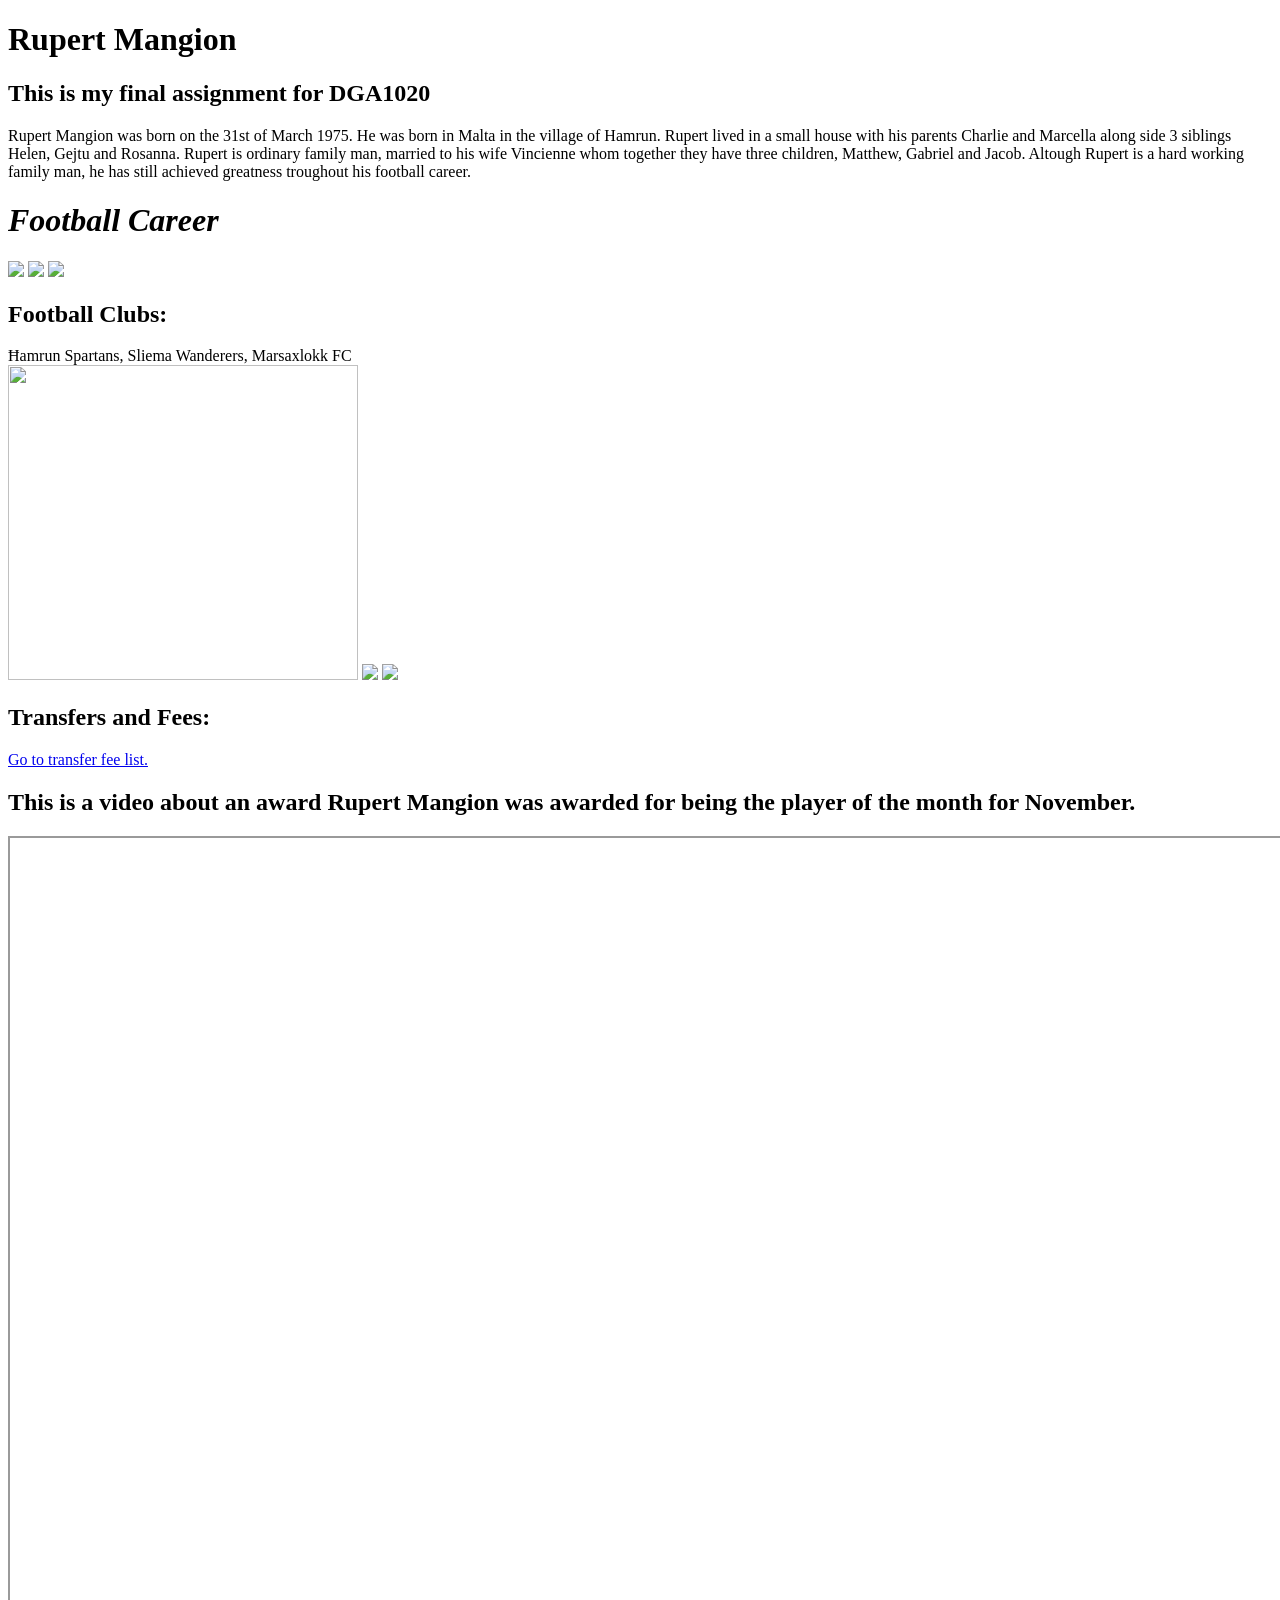
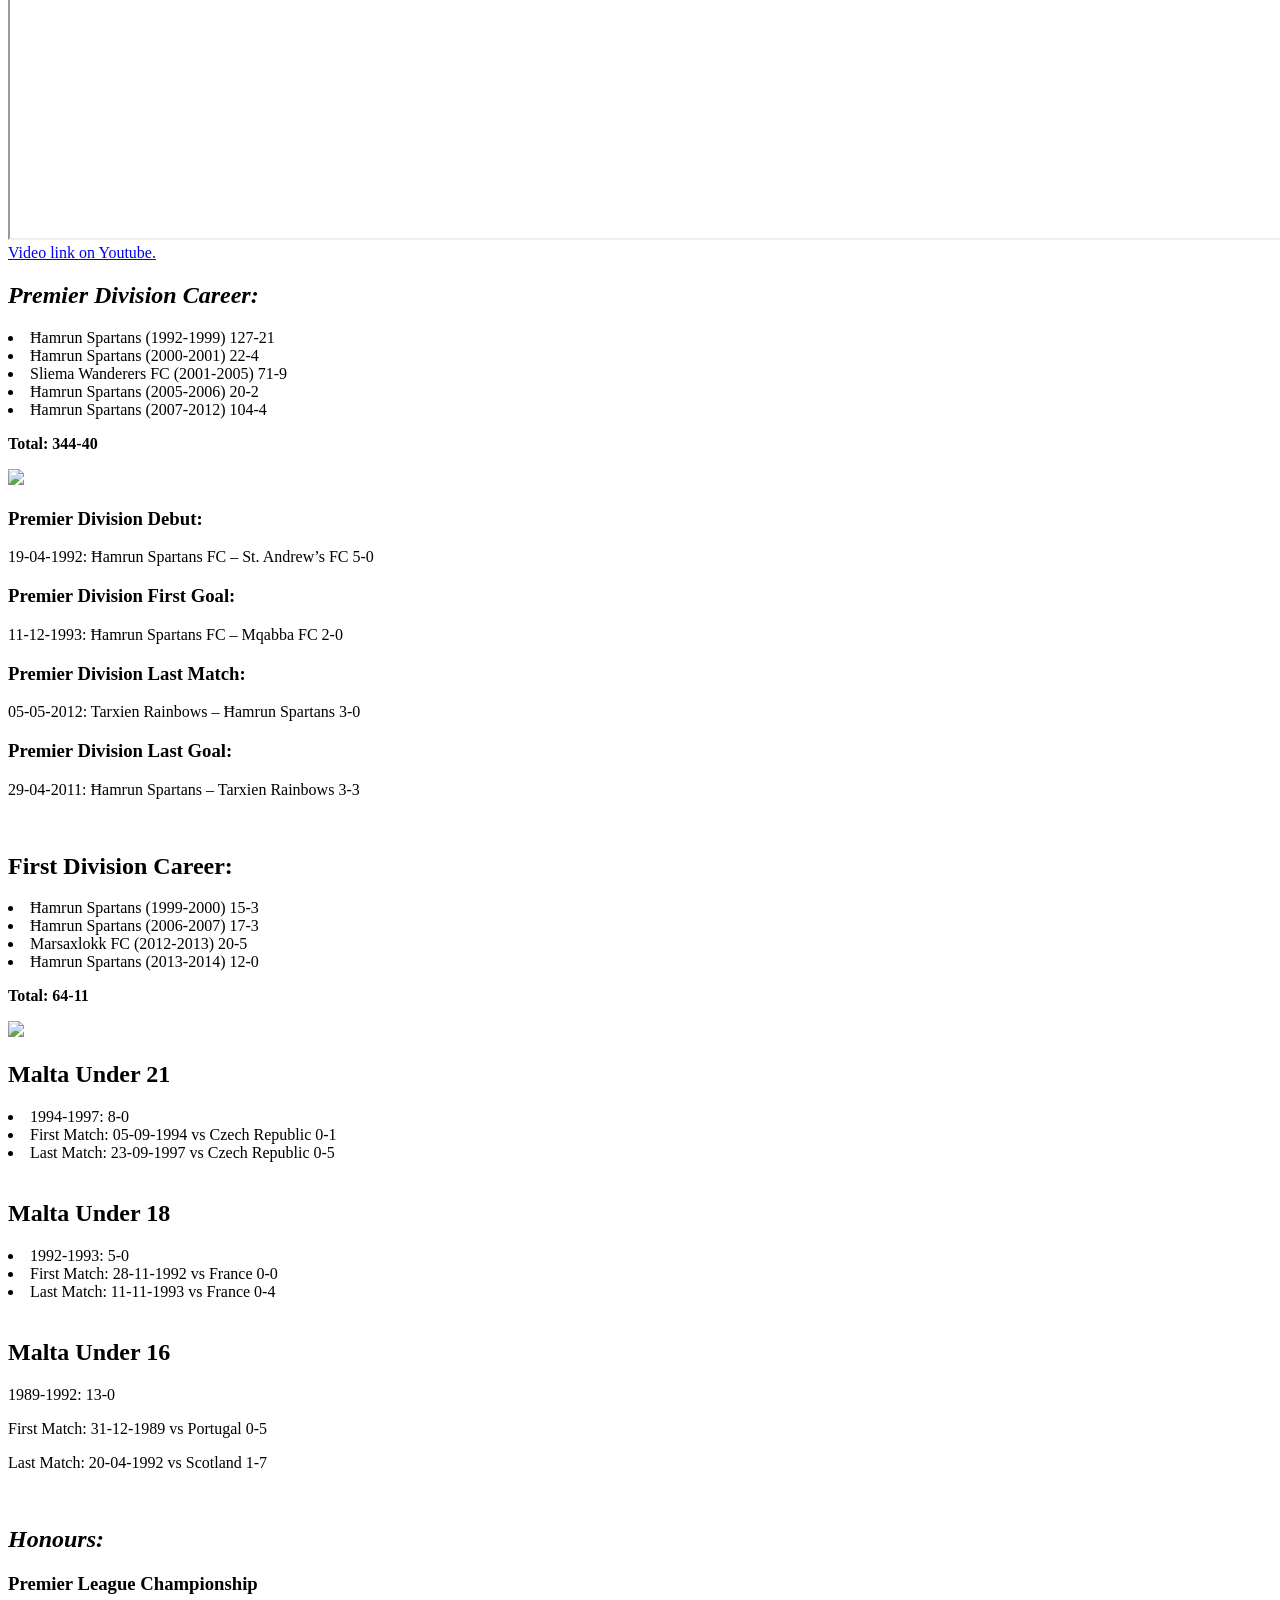
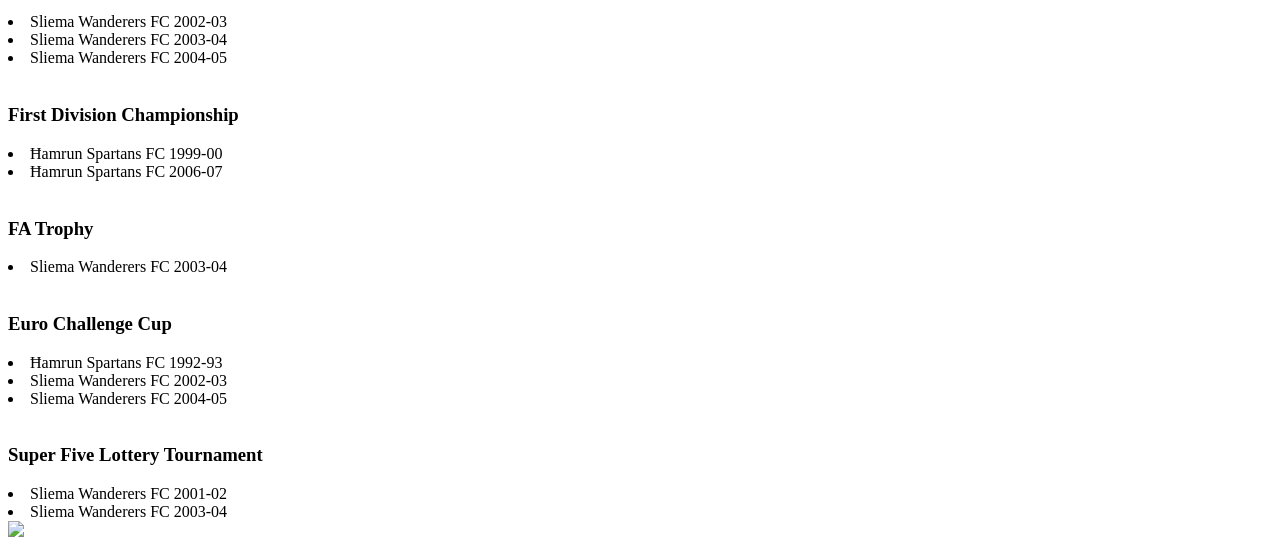
==== index.html @ 9313a7fc "Add files via upload" ====
<!DOCTYPE html>
<html lang="en">
<head>
    <meta charset="UTF-8">
    <meta http-equiv="X-UA-Compatible" content="IE=edge">
    <meta name="viewport" content="width=device-width, initial-scale=1.0">
    <link rel="stylesheet" href="style.css">
    <title>Document</title>
</head>
<body>
    <h1>Rupert Mangion</h1>
    <h2>This is my final assignment for DGA1020</h2>
    <p>Rupert Mangion was born on the 31st of March 1975. He was born in Malta in the village of Hamrun. Rupert lived in a small house with his parents Charlie and Marcella along side 3 siblings Helen, Gejtu and Rosanna. Rupert is ordinary family man, married to his wife Vincienne whom together they have three children, Matthew, Gabriel and Jacob. Altough Rupert is a hard working family man, he has still achieved greatness troughout his football career.  </p>
    <h1><em>Football Career</em></h1>
    <img src="https://cdn-attachments.timesofmalta.com/7a603f8fd5708656b7e49e1ccb089ee4-1053390269-1301946009-4d9a1e99-620x348.jpg">
    <img src="https://scontent.fmla2-1.fna.fbcdn.net/v/t1.18169-9/180016_194369730582781_791685_n.jpg?_nc_cat=105&ccb=1-3&_nc_sid=174925&_nc_ohc=48wxzRltW4cAX_VPZVE&_nc_ht=scontent.fmla2-1.fna&oh=4cec78b3eb0e5f3aa85164b51fc68359&oe=60DE12B1";>
    <img src="https://scontent.fmla2-1.fna.fbcdn.net/v/t1.18169-9/301013_521806424505190_537313863_n.jpg?_nc_cat=100&ccb=1-3&_nc_sid=2c4854&_nc_ohc=IONhYOopg3UAX8yNDei&_nc_ht=scontent.fmla2-1.fna&oh=ebf50cd8b3e57699eef6c074e47f5a26&oe=60DD8D99">

    <br>
    <h2>Football Clubs:</h2> 
        Ħamrun Spartans, Sliema Wanderers, Marsaxlokk FC 
        <br>
        <img src="https://upload.wikimedia.org/wikipedia/commons/d/de/Hamrun_badge_hi_deffb1.png"width="350" height="315">
        
        <img src="https://logoeps.com/wp-content/uploads/2013/10/sliema-wanderers-fc-vector-logo.png">
        <img src="https://upload.wikimedia.org/wikipedia/en/0/02/MarsaxlokkFC.png">
        <br>
        <h2>Transfers and Fees:</h2>
        <a href="https://www.transfermarkt.com/rupert-mangion/transfers/spieler/206669" target="_blank">Go to transfer fee list.</a>

        <br>
        <h2>This is a video about an award Rupert Mangion was awarded for being the player of the month for November.  </h2>
    <iframe width="2075" height="1000" src="https://www.youtube.com/embed/SbwYp4vfOGU">
    </iframe>
    <br>
    <a href="https://youtu.be/SbwYp4vfOGU" target="_blank">Video link on Youtube.</a>
        <br>
        
        <h2><em>Premier Division Career:</em></h2>
        
       <li>Ħamrun Spartans (1992-1999) 127-21</li> 
       <li>Ħamrun Spartans (2000-2001) 22-4</li>
       <li>Sliema Wanderers FC (2001-2005) 71-9</li>
        <li>Ħamrun Spartans (2005-2006) 20-2</li>
        <li>Ħamrun Spartans (2007-2012) 104-4</li>
        
        <p><strong>Total: 344-40</strong></p>
        </ol>
        <img src="https://scontent.fmla2-1.fna.fbcdn.net/v/t1.18169-9/308473_476948772324289_1149556496_n.jpg?_nc_cat=109&ccb=1-3&_nc_sid=2c4854&_nc_ohc=pvVyZn6LdM4AX9jzj6d&_nc_ht=scontent.fmla2-1.fna&oh=a50a1abbb30c8f8d9df208011975fbf1&oe=60DDB69D">
        <br>
        <h3>Premier Division Debut:</h3>
        <p>19-04-1992: Ħamrun Spartans FC – St. Andrew’s FC 5-0</p>
       
        <h3>Premier Division First Goal:</h3>
        <p>11-12-1993: Ħamrun Spartans FC – Mqabba FC 2-0</p>
        
        <h3>Premier Division Last Match:</h3>
        <p>05-05-2012: Tarxien Rainbows – Ħamrun Spartans 3-0</p>
        
        <h3>Premier Division Last Goal:</h3>
        <p>29-04-2011: Ħamrun Spartans – Tarxien Rainbows 3-3</p>

        <br>
       <h2>First Division Career:</h2>
       
       <li> Ħamrun Spartans (1999-2000) 15-3</li>
       <li> Ħamrun Spartans (2006-2007) 17-3</li>
       <li>Marsaxlokk FC (2012-2013) 20-5</li>
       <li> Ħamrun Spartans (2013-2014) 12-0</li>
       <p><strong>Total: 64-11</strong></p>
       </ol>
        <img src="https://scontent.fmla2-1.fna.fbcdn.net/v/t1.18169-9/527470_487866991232467_481172196_n.jpg?_nc_cat=110&ccb=1-3&_nc_sid=2c4854&_nc_ohc=bYBBHP-7K3EAX_9nIJE&_nc_ht=scontent.fmla2-1.fna&oh=f204cefad7bb75eb4aeb2fdca0581bc7&oe=60DDAB99">
        
        
        <br>
        
        <h2>Malta Under 21</h2>
        <li>1994-1997: 8-0</li>
        <li>First Match: 05-09-1994 vs Czech Republic 0-1</li>
        <li>Last Match: 23-09-1997 vs Czech Republic 0-5</li>
        <br>
        <h2>Malta Under 18</h2>
        <li>1992-1993: 5-0</li>
        <li>First Match: 28-11-1992 vs France 0-0</li>
        <li>Last Match: 11-11-1993 vs France 0-4</li>
        <br>
        <h2>Malta Under 16</h2>
        1989-1992: 13-0
        <p>First Match: 31-12-1989 vs Portugal 0-5</p>
        <p>Last Match: 20-04-1992 vs Scotland 1-7</p>
        
        <br>
        
        <h2><em>Honours:</em></h2>
        <h3>Premier League Championship</h3>
        <li>Sliema Wanderers FC 2002-03</li>
            <li>Sliema Wanderers FC 2003-04</li>
                <li>Sliema Wanderers FC 2004-05</li>
        </ol>
        <br>
        <h3>First Division Championship</h3>
        <li>Ħamrun Spartans FC 1999-00</li>
        <li>Ħamrun Spartans FC 2006-07</li>
        </ol>
        <br>
        <h3>FA Trophy</h3>
        <li>Sliema Wanderers FC 2003-04</li>
        </ol>
        <br>
        <h3>Euro Challenge Cup</h3>
        <li>Ħamrun Spartans FC 1992-93</li>
        <li>Sliema Wanderers FC 2002-03</li>
        <li>Sliema Wanderers FC 2004-05</li>
        </ol>
        <br>
        <h3>Super Five Lottery Tournament</h3>
        <li>Sliema Wanderers FC 2001-02</li>
        <li>Sliema Wanderers FC 2003-04</li>
        </ol> 
        <img src="https://scontent.fmla2-1.fna.fbcdn.net/v/t31.18172-8/12615519_1659097807675883_1368070391358401082_o.jpg?_nc_cat=110&ccb=1-3&_nc_sid=19026a&_nc_ohc=mYLTud28se0AX9mwEXs&_nc_ht=scontent.fmla2-1.fna&oh=a1b9efd6dc8f35e2266ea13c6f92697b&oe=60DBB41D">
</body>
</html>
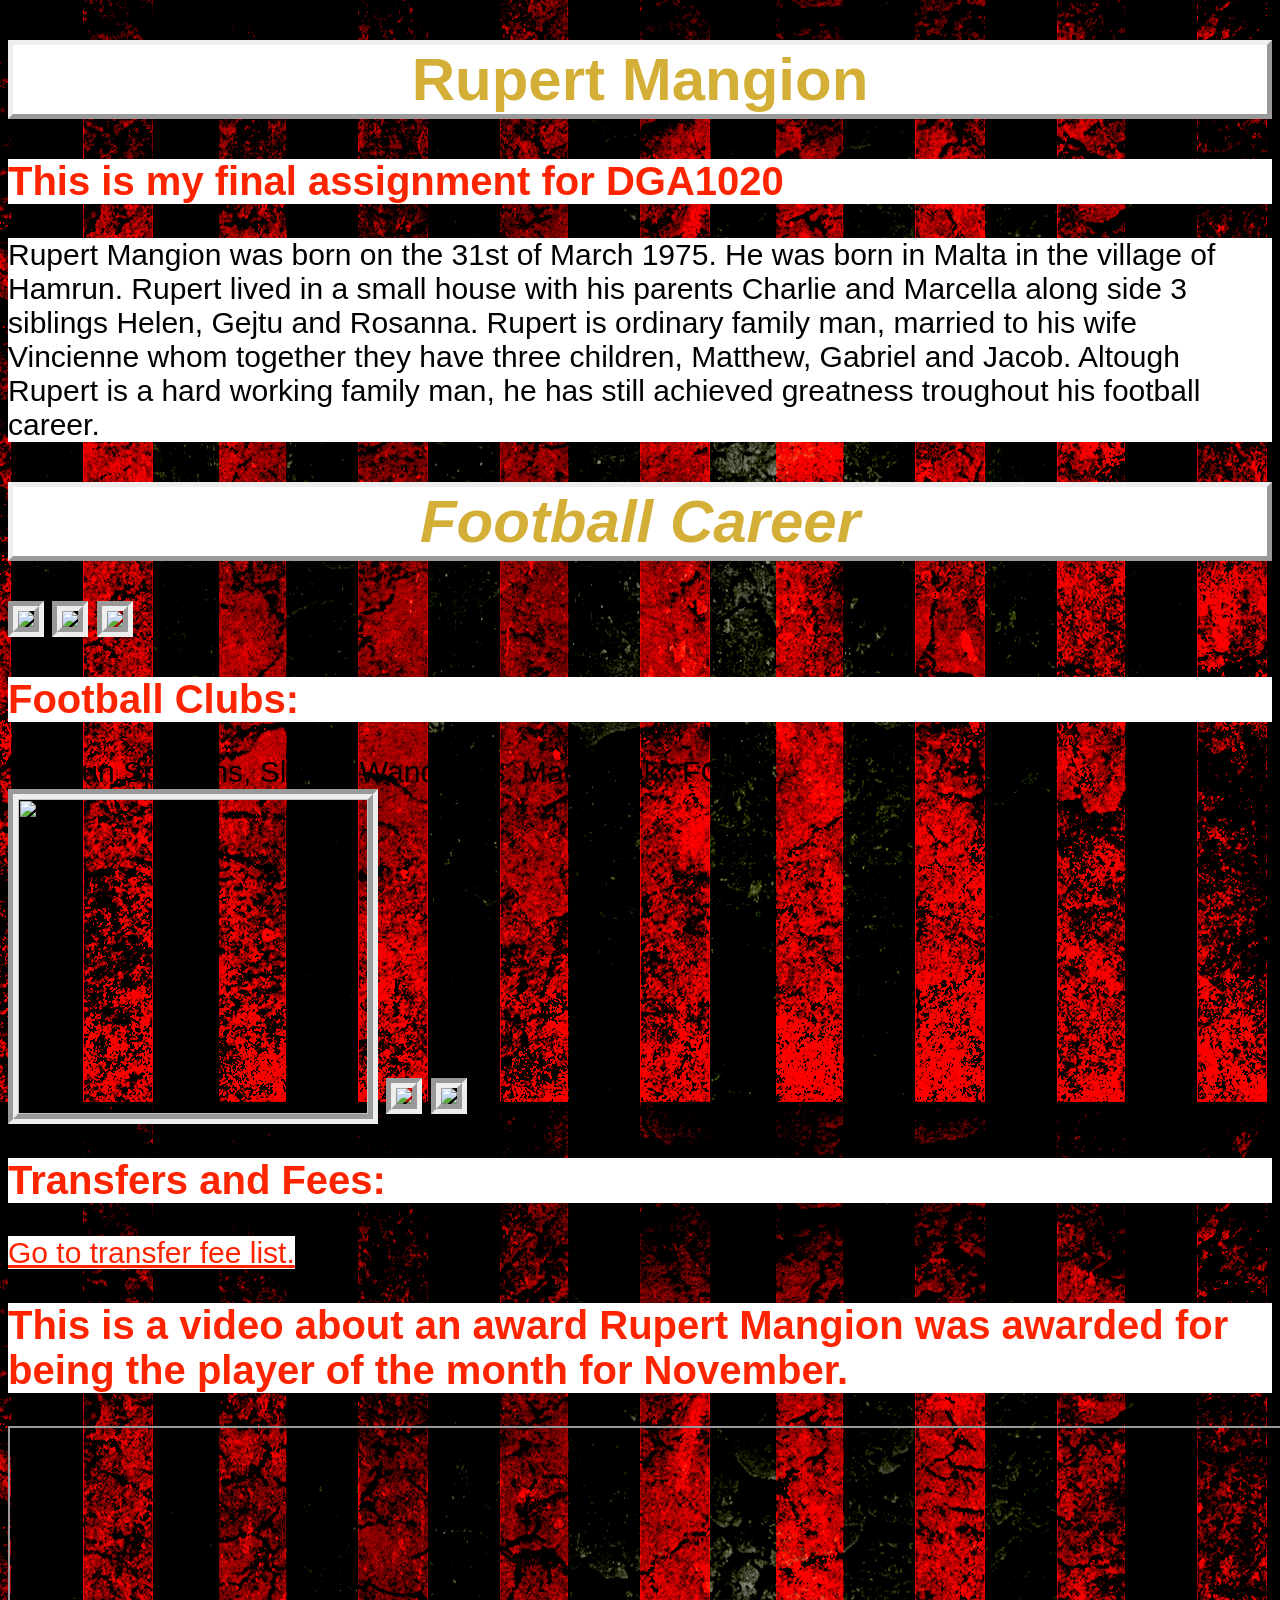
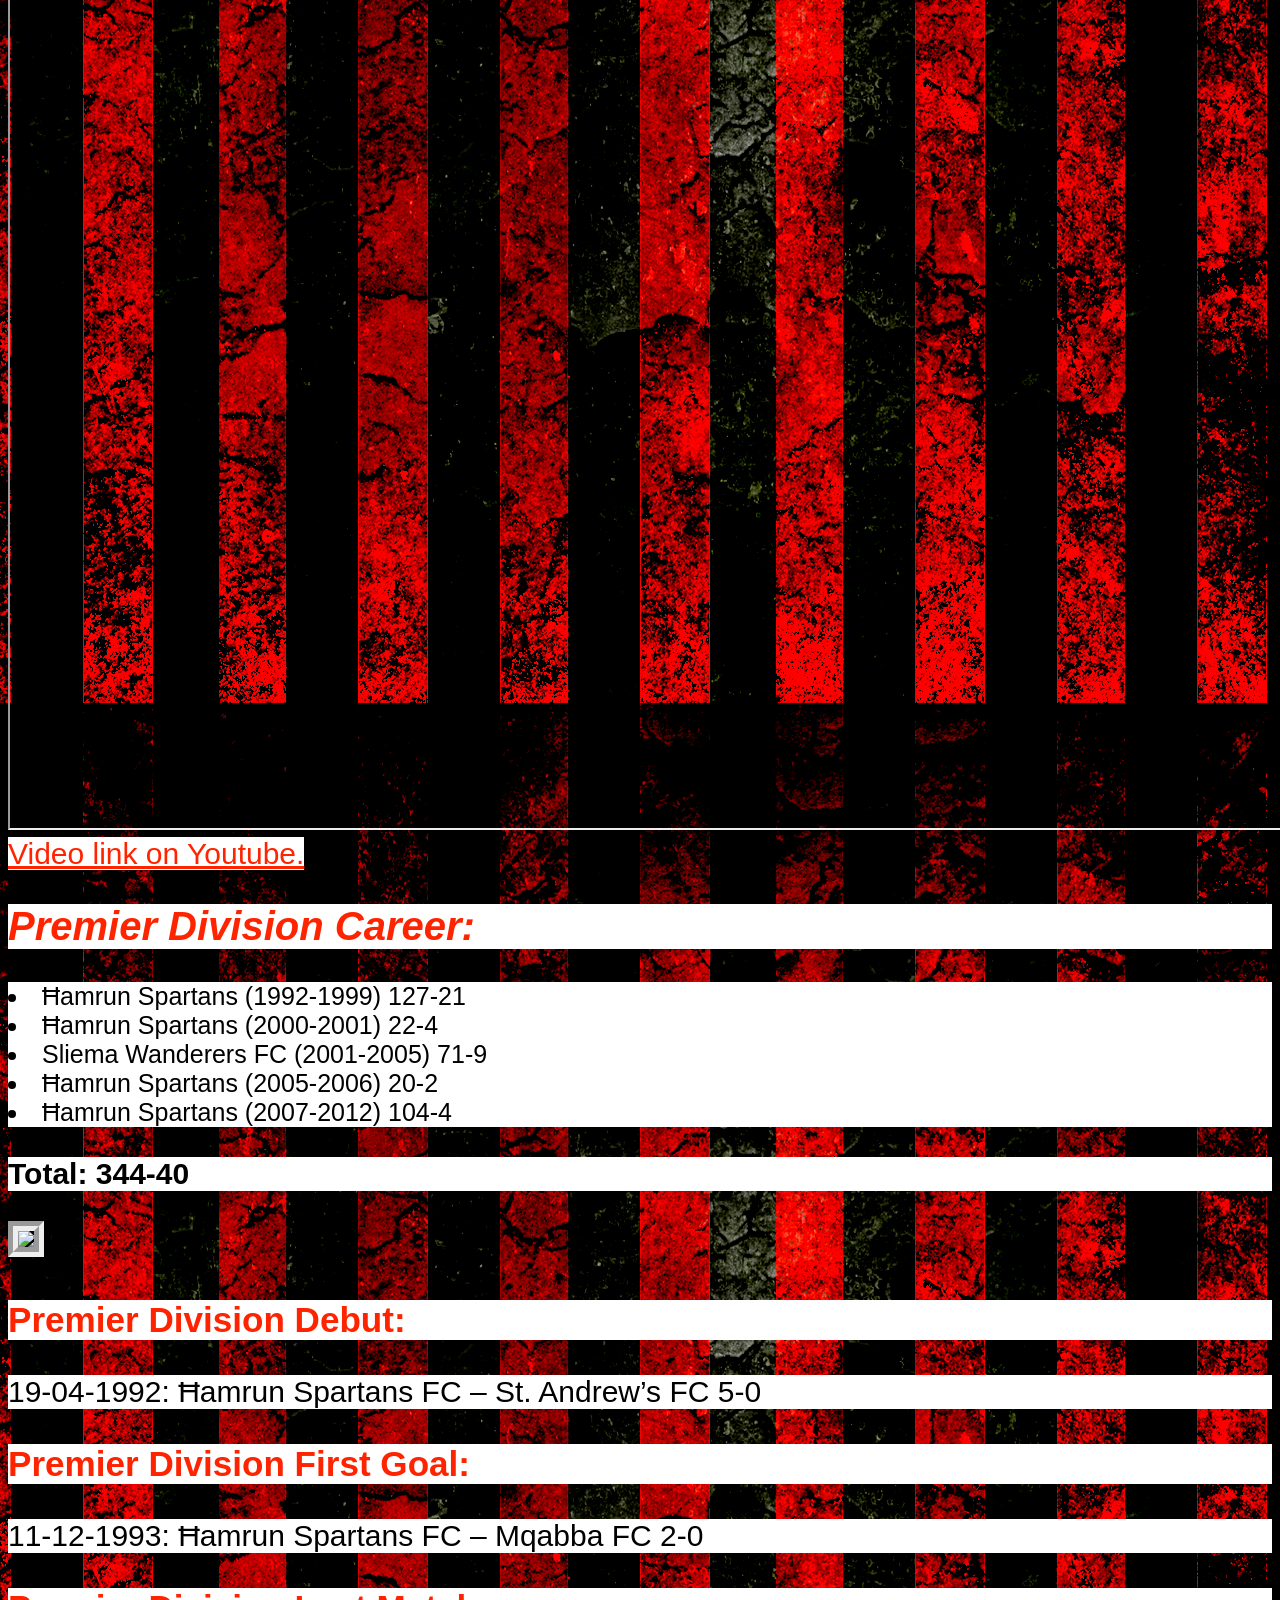
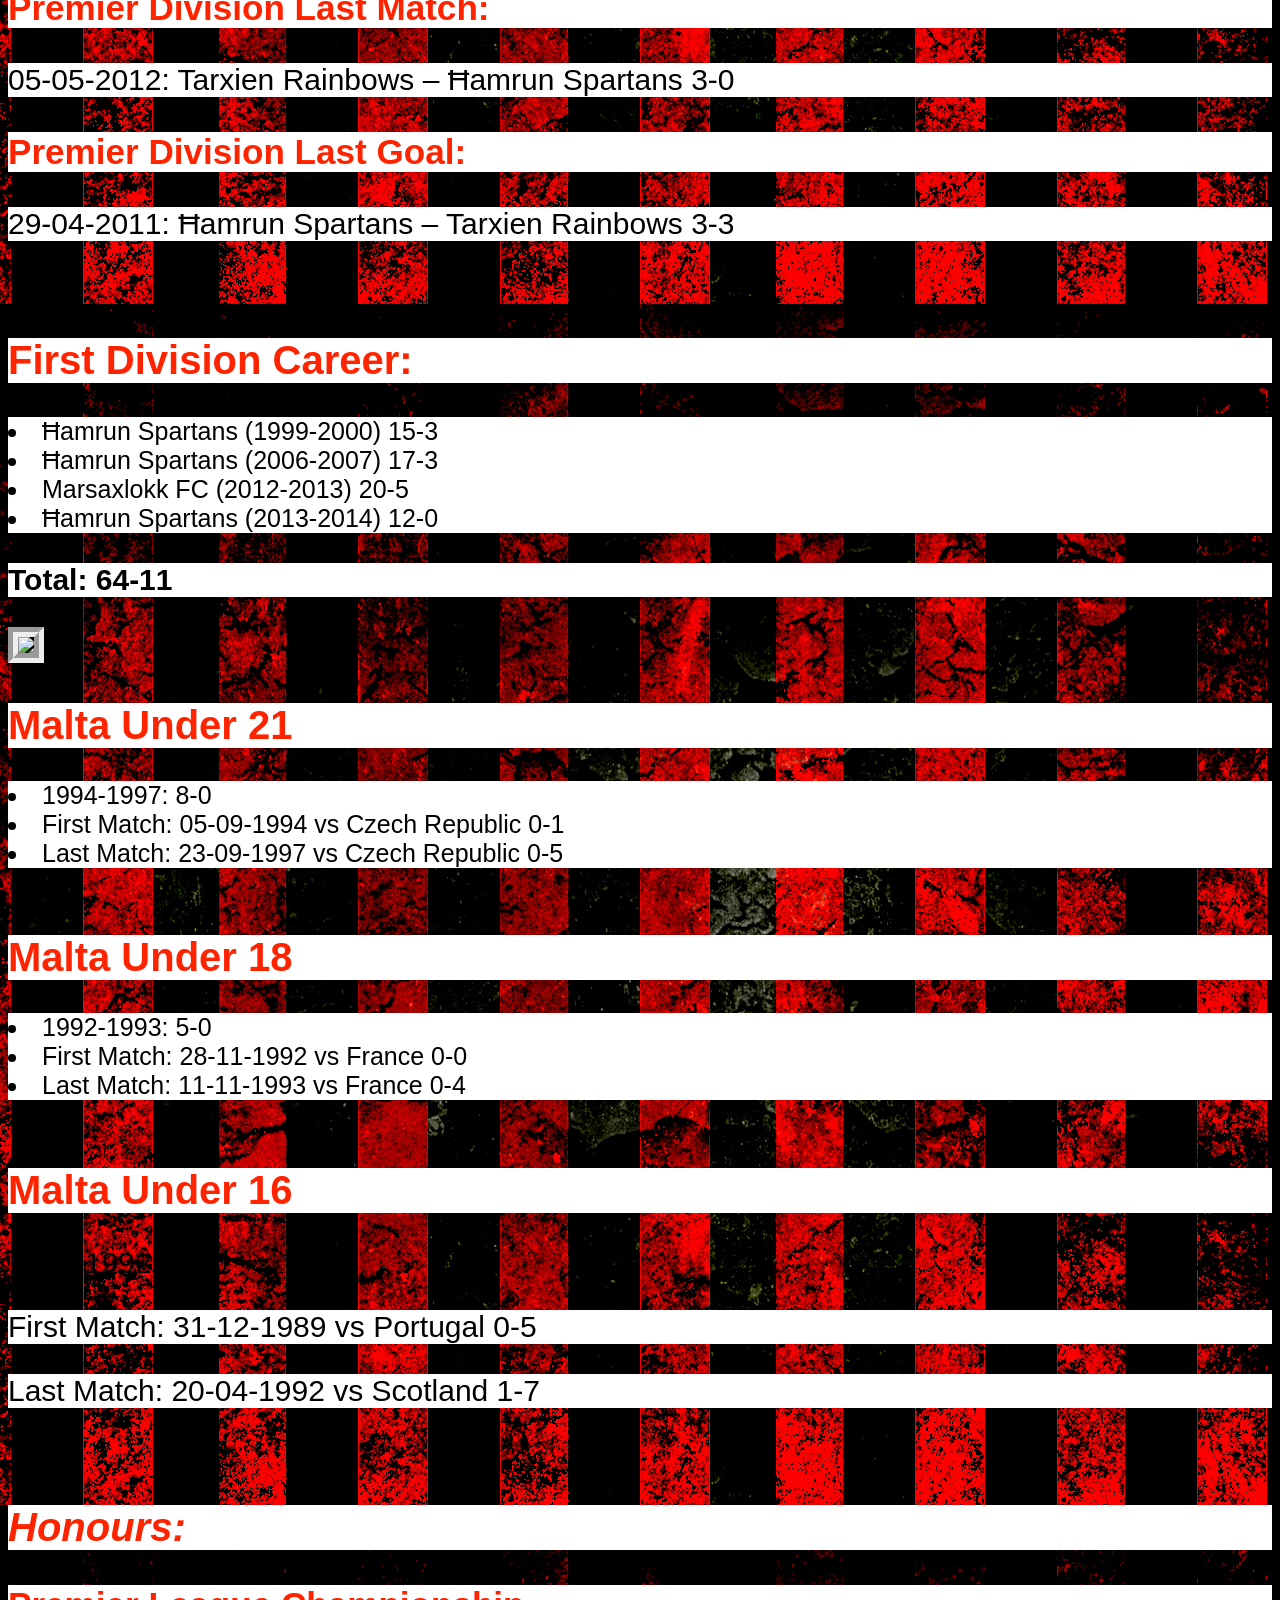
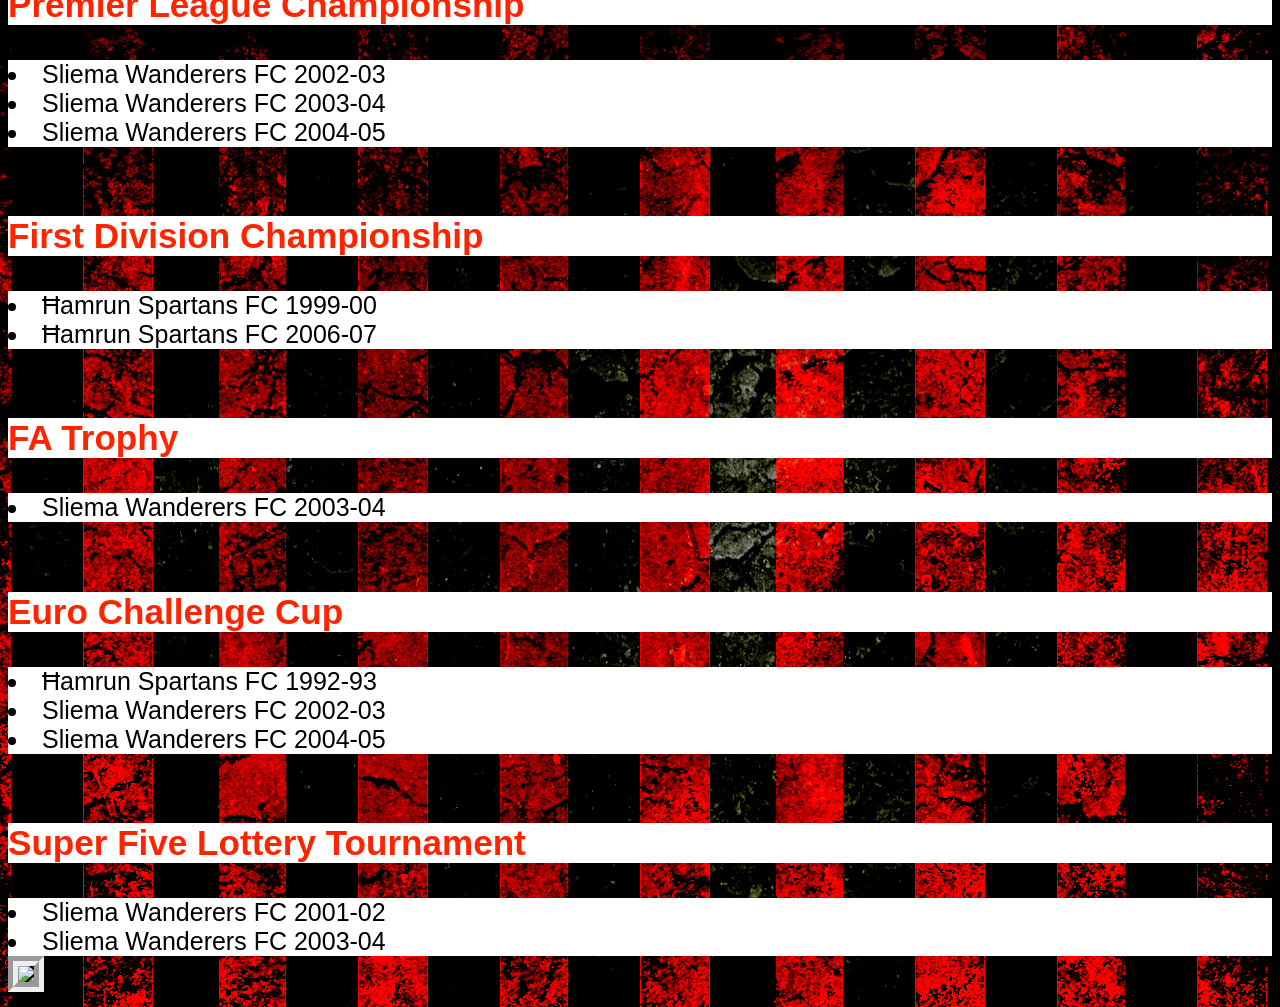
==== commit 477e9689: "Update index.html" ====
--- a/index.html
+++ b/index.html
@@ -88,9 +88,7 @@
         1989-1992: 13-0
         <p>First Match: 31-12-1989 vs Portugal 0-5</p>
         <p>Last Match: 20-04-1992 vs Scotland 1-7</p>
-        
         <br>
-        
         <h2><em>Honours:</em></h2>
         <h3>Premier League Championship</h3>
         <li>Sliema Wanderers FC 2002-03</li>
--- a/style.css
+++ b/style.css
@@ -0,0 +1,62 @@
+body{
+    background-color:rgb(255, 255, 255) ;
+    font-family: -apple-system, BlinkMacSystemFont, 'Segoe UI', Roboto, Oxygen, Ubuntu, Cantarell, 'Open Sans', 'Helvetica Neue', sans-serif;
+    font-size: 30px;
+    background: center url(R.jpg);
+}
+
+h1{ 
+    color:#d4af37;
+    background-color:rgb(255, 255, 255);
+    border: 5px outset;
+    font-family: -apple-system, BlinkMacSystemFont, 'Segoe UI', Roboto, Oxygen, Ubuntu, Cantarell, 'Open Sans', 'Helvetica Neue', sans-serif;
+    text-align: center;
+}
+
+h2{
+    color:#FF2400;
+    background-color:rgb(255, 255, 255);
+    font-family: -apple-system, BlinkMacSystemFont, 'Segoe UI', Roboto, Oxygen, Ubuntu, Cantarell, 'Open Sans', 'Helvetica Neue', sans-serif;
+    font-size: 40px;
+}
+
+
+
+
+
+
+li {
+    font-family: -apple-system, BlinkMacSystemFont, 'Segoe UI', Roboto, Oxygen, Ubuntu, Cantarell, 'Open Sans', 'Helvetica Neue', sans-serif;
+    background-color:rgb(255, 255, 255);
+    font-size: 25px;
+    
+}
+
+p{
+    font-family: -apple-system, BlinkMacSystemFont, 'Segoe UI', Roboto, Oxygen, Ubuntu, Cantarell, 'Open Sans', 'Helvetica Neue', sans-serif;
+    background-color:rgb(255, 255, 255);
+}
+
+h3{
+    color:#FF2400;
+    background-color:rgb(255, 255, 255);
+}
+
+div{
+    background-color:tomato
+}
+
+    
+img{
+    border: 10px groove;
+    
+}
+
+a{
+ color:#FF2400 ;
+ background-color:rgb(255, 255, 255);
+}
+
+big{
+    text-align: center;
+}
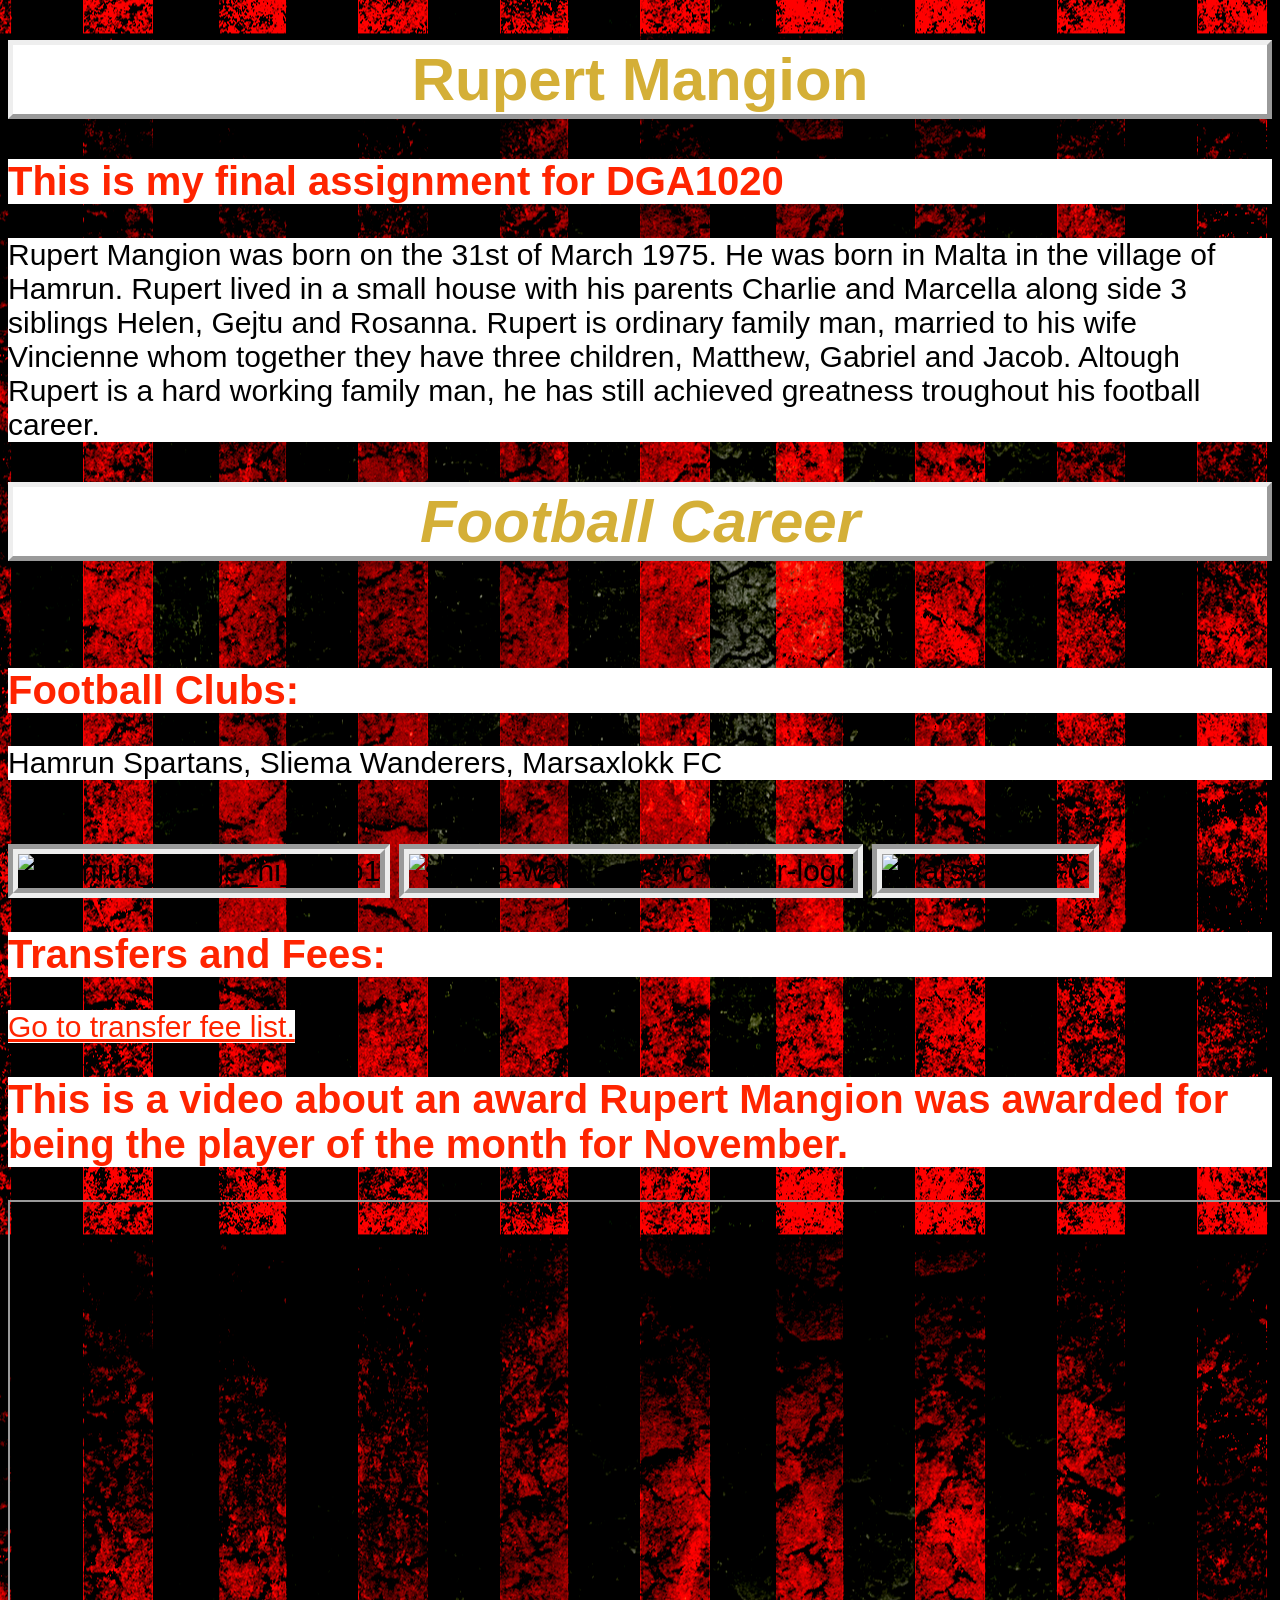
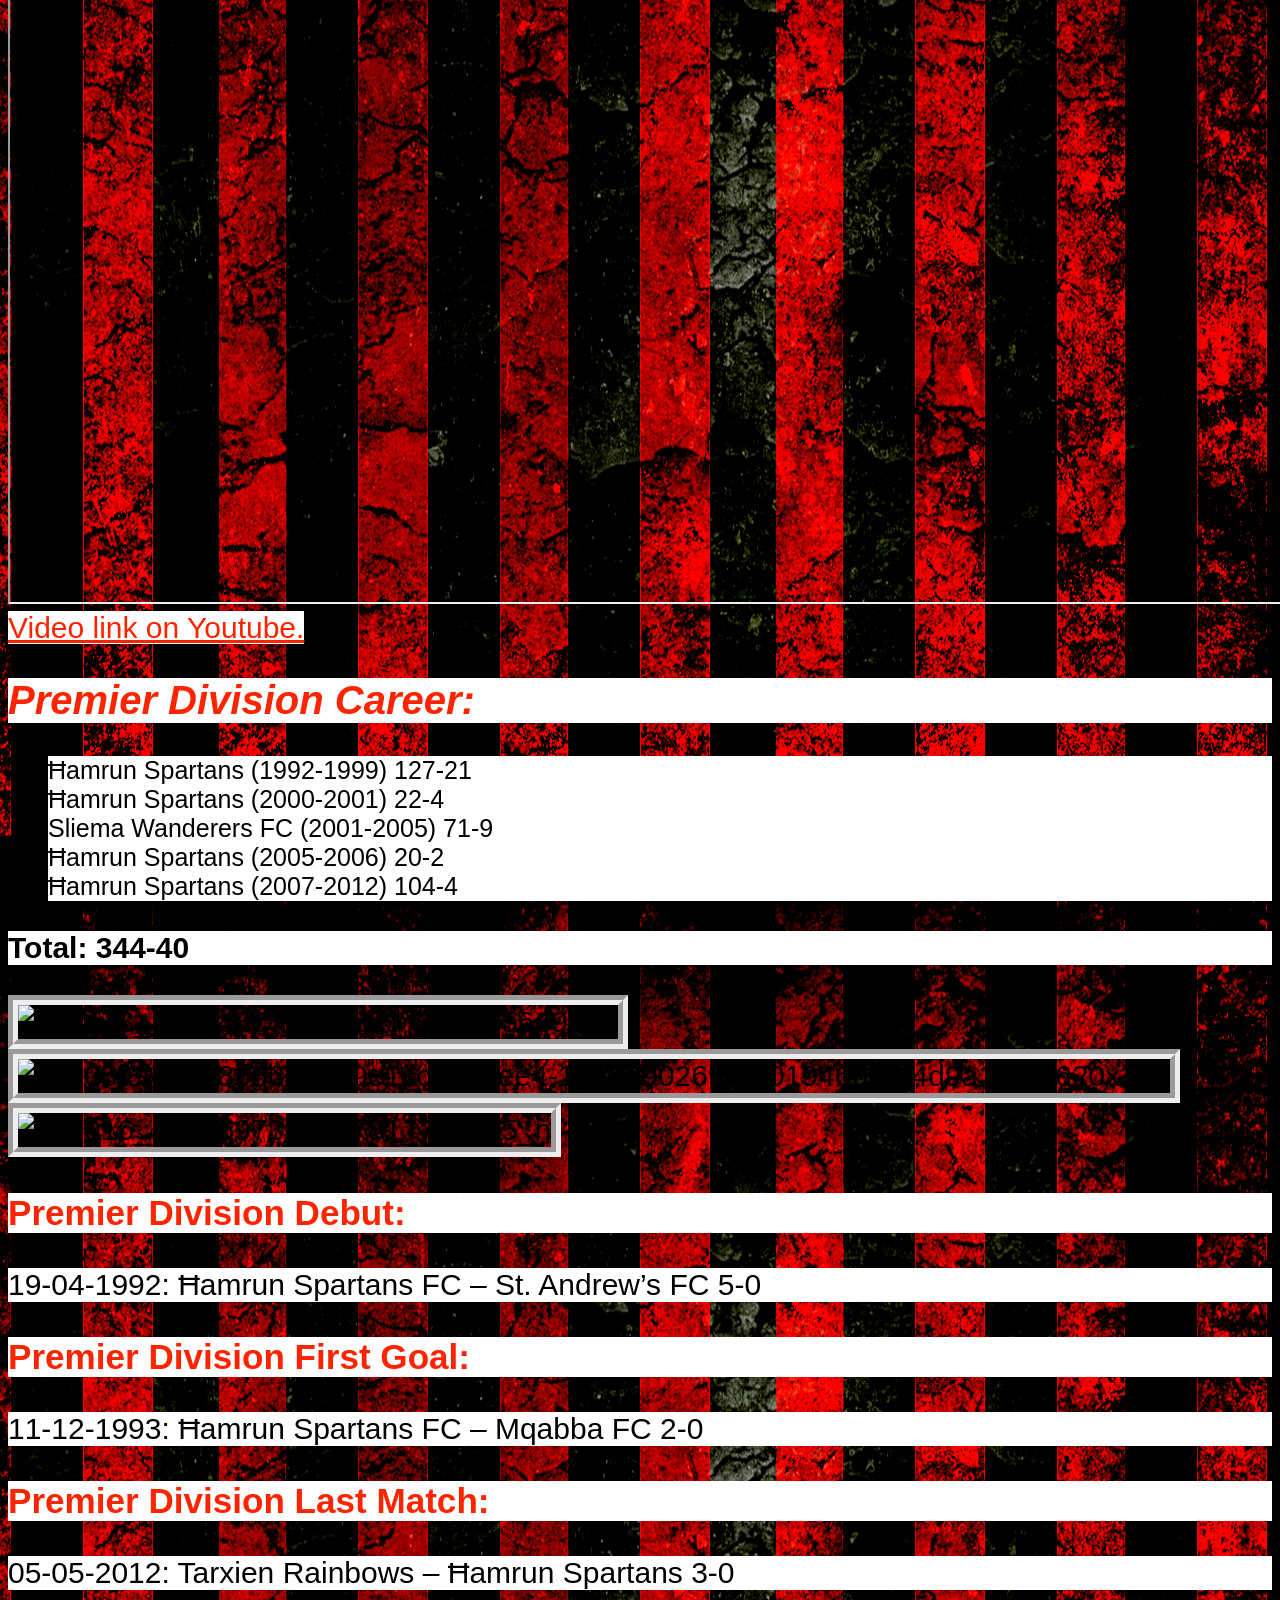
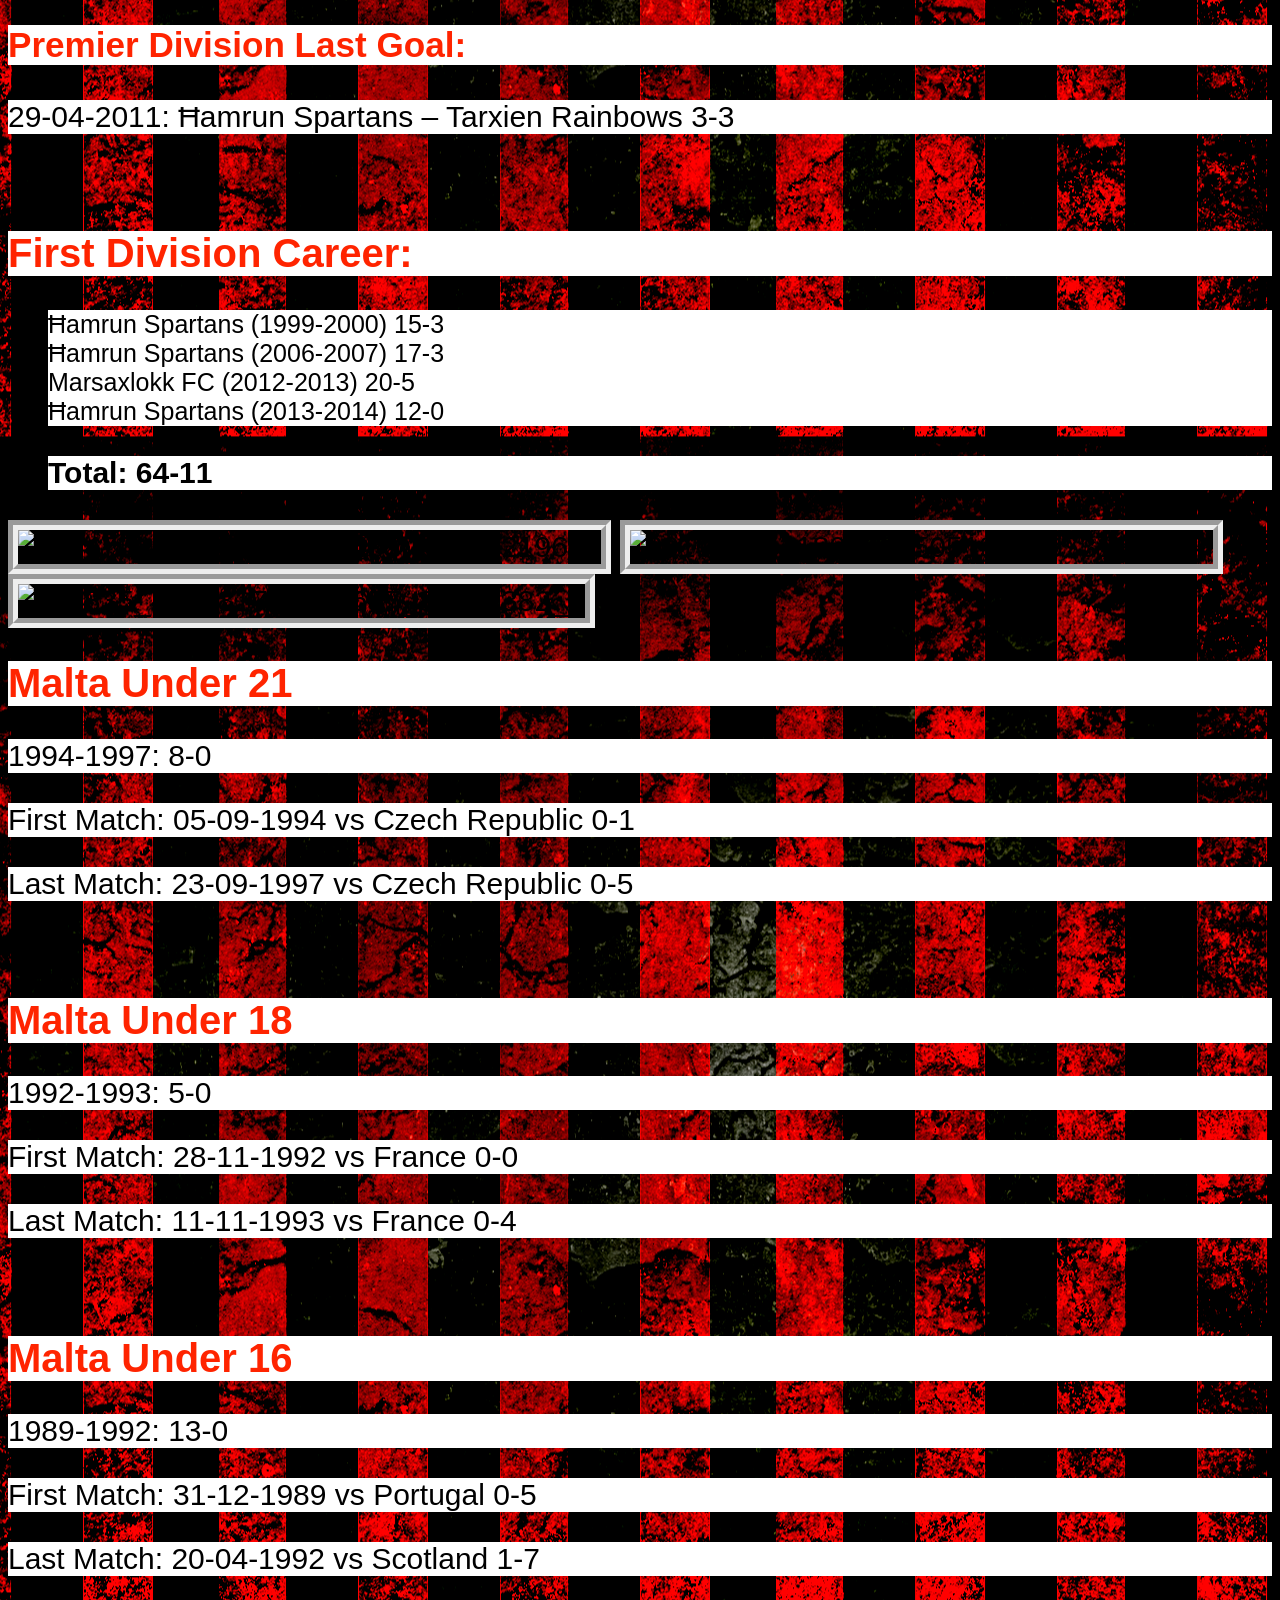
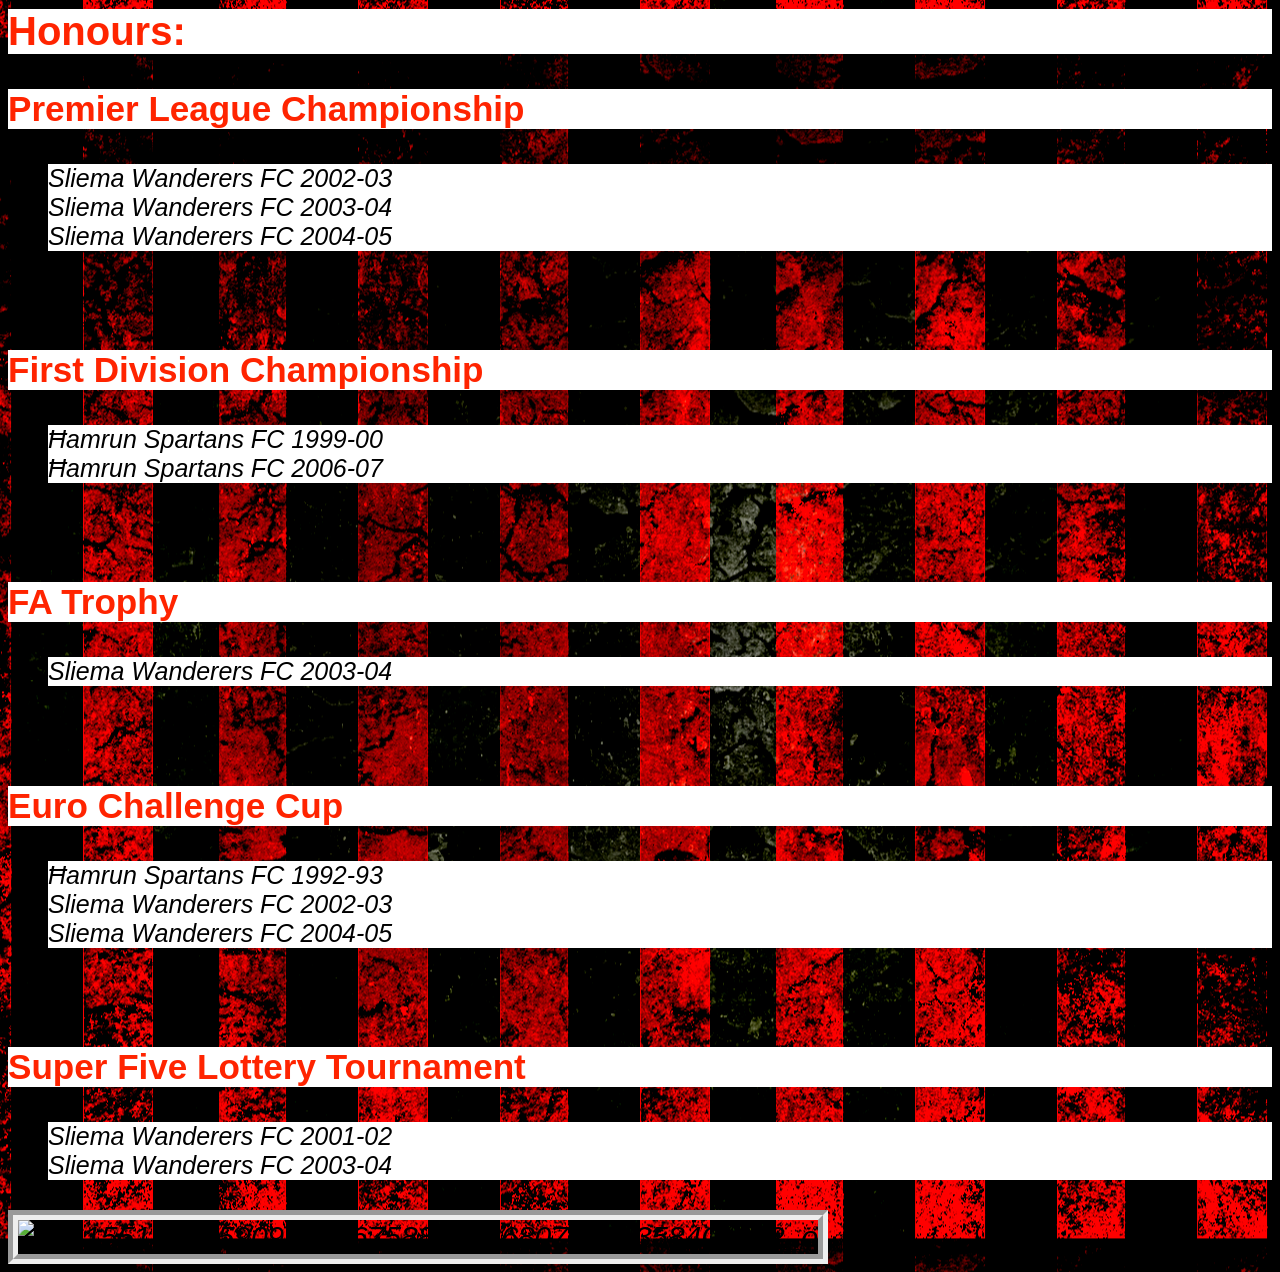
==== commit 098e4f42: "Update index.html" ====
--- a/index.html
+++ b/index.html
@@ -1,120 +1,99 @@
 <!DOCTYPE html>
 <html lang="en">
 <head>
-    <meta charset="UTF-8">
-    <meta http-equiv="X-UA-Compatible" content="IE=edge">
-    <meta name="viewport" content="width=device-width, initial-scale=1.0">
-    <link rel="stylesheet" href="style.css">
-    <title>Document</title>
+  <meta charset="UTF-8">
+  <meta http-equiv="X-UA-Compatible" content="IE=edge">
+  <meta name="viewport" content="width=device-width, initial-scale=1.0">
+  <link rel="stylesheet" href="style.css">
+  <title>Document</title>
 </head>
 <body>
-    <h1>Rupert Mangion</h1>
-    <h2>This is my final assignment for DGA1020</h2>
-    <p>Rupert Mangion was born on the 31st of March 1975. He was born in Malta in the village of Hamrun. Rupert lived in a small house with his parents Charlie and Marcella along side 3 siblings Helen, Gejtu and Rosanna. Rupert is ordinary family man, married to his wife Vincienne whom together they have three children, Matthew, Gabriel and Jacob. Altough Rupert is a hard working family man, he has still achieved greatness troughout his football career.  </p>
-    <h1><em>Football Career</em></h1>
-    <img src="https://cdn-attachments.timesofmalta.com/7a603f8fd5708656b7e49e1ccb089ee4-1053390269-1301946009-4d9a1e99-620x348.jpg">
-    <img src="https://scontent.fmla2-1.fna.fbcdn.net/v/t1.18169-9/180016_194369730582781_791685_n.jpg?_nc_cat=105&ccb=1-3&_nc_sid=174925&_nc_ohc=48wxzRltW4cAX_VPZVE&_nc_ht=scontent.fmla2-1.fna&oh=4cec78b3eb0e5f3aa85164b51fc68359&oe=60DE12B1";>
-    <img src="https://scontent.fmla2-1.fna.fbcdn.net/v/t1.18169-9/301013_521806424505190_537313863_n.jpg?_nc_cat=100&ccb=1-3&_nc_sid=2c4854&_nc_ohc=IONhYOopg3UAX8yNDei&_nc_ht=scontent.fmla2-1.fna&oh=ebf50cd8b3e57699eef6c074e47f5a26&oe=60DD8D99">
-
-    <br>
-    <h2>Football Clubs:</h2> 
-        Ħamrun Spartans, Sliema Wanderers, Marsaxlokk FC 
-        <br>
-        <img src="https://upload.wikimedia.org/wikipedia/commons/d/de/Hamrun_badge_hi_deffb1.png"width="350" height="315">
-        
-        <img src="https://logoeps.com/wp-content/uploads/2013/10/sliema-wanderers-fc-vector-logo.png">
-        <img src="https://upload.wikimedia.org/wikipedia/en/0/02/MarsaxlokkFC.png">
-        <br>
-        <h2>Transfers and Fees:</h2>
-        <a href="https://www.transfermarkt.com/rupert-mangion/transfers/spieler/206669" target="_blank">Go to transfer fee list.</a>
-
-        <br>
-        <h2>This is a video about an award Rupert Mangion was awarded for being the player of the month for November.  </h2>
-    <iframe width="2075" height="1000" src="https://www.youtube.com/embed/SbwYp4vfOGU">
-    </iframe>
-    <br>
-    <a href="https://youtu.be/SbwYp4vfOGU" target="_blank">Video link on Youtube.</a>
-        <br>
-        
-        <h2><em>Premier Division Career:</em></h2>
-        
-       <li>Ħamrun Spartans (1992-1999) 127-21</li> 
-       <li>Ħamrun Spartans (2000-2001) 22-4</li>
-       <li>Sliema Wanderers FC (2001-2005) 71-9</li>
-        <li>Ħamrun Spartans (2005-2006) 20-2</li>
-        <li>Ħamrun Spartans (2007-2012) 104-4</li>
-        
-        <p><strong>Total: 344-40</strong></p>
-        </ol>
-        <img src="https://scontent.fmla2-1.fna.fbcdn.net/v/t1.18169-9/308473_476948772324289_1149556496_n.jpg?_nc_cat=109&ccb=1-3&_nc_sid=2c4854&_nc_ohc=pvVyZn6LdM4AX9jzj6d&_nc_ht=scontent.fmla2-1.fna&oh=a50a1abbb30c8f8d9df208011975fbf1&oe=60DDB69D">
-        <br>
-        <h3>Premier Division Debut:</h3>
-        <p>19-04-1992: Ħamrun Spartans FC – St. Andrew’s FC 5-0</p>
-       
-        <h3>Premier Division First Goal:</h3>
-        <p>11-12-1993: Ħamrun Spartans FC – Mqabba FC 2-0</p>
-        
-        <h3>Premier Division Last Match:</h3>
-        <p>05-05-2012: Tarxien Rainbows – Ħamrun Spartans 3-0</p>
-        
-        <h3>Premier Division Last Goal:</h3>
-        <p>29-04-2011: Ħamrun Spartans – Tarxien Rainbows 3-3</p>
-
-        <br>
-       <h2>First Division Career:</h2>
-       
-       <li> Ħamrun Spartans (1999-2000) 15-3</li>
-       <li> Ħamrun Spartans (2006-2007) 17-3</li>
-       <li>Marsaxlokk FC (2012-2013) 20-5</li>
-       <li> Ħamrun Spartans (2013-2014) 12-0</li>
-       <p><strong>Total: 64-11</strong></p>
-       </ol>
-        <img src="https://scontent.fmla2-1.fna.fbcdn.net/v/t1.18169-9/527470_487866991232467_481172196_n.jpg?_nc_cat=110&ccb=1-3&_nc_sid=2c4854&_nc_ohc=bYBBHP-7K3EAX_9nIJE&_nc_ht=scontent.fmla2-1.fna&oh=f204cefad7bb75eb4aeb2fdca0581bc7&oe=60DDAB99">
-        
-        
-        <br>
-        
-        <h2>Malta Under 21</h2>
-        <li>1994-1997: 8-0</li>
-        <li>First Match: 05-09-1994 vs Czech Republic 0-1</li>
-        <li>Last Match: 23-09-1997 vs Czech Republic 0-5</li>
-        <br>
-        <h2>Malta Under 18</h2>
-        <li>1992-1993: 5-0</li>
-        <li>First Match: 28-11-1992 vs France 0-0</li>
-        <li>Last Match: 11-11-1993 vs France 0-4</li>
-        <br>
-        <h2>Malta Under 16</h2>
-        1989-1992: 13-0
-        <p>First Match: 31-12-1989 vs Portugal 0-5</p>
-        <p>Last Match: 20-04-1992 vs Scotland 1-7</p>
-        <br>
-        <h2><em>Honours:</em></h2>
-        <h3>Premier League Championship</h3>
-        <li>Sliema Wanderers FC 2002-03</li>
-            <li>Sliema Wanderers FC 2003-04</li>
-                <li>Sliema Wanderers FC 2004-05</li>
-        </ol>
-        <br>
-        <h3>First Division Championship</h3>
-        <li>Ħamrun Spartans FC 1999-00</li>
-        <li>Ħamrun Spartans FC 2006-07</li>
-        </ol>
-        <br>
-        <h3>FA Trophy</h3>
-        <li>Sliema Wanderers FC 2003-04</li>
-        </ol>
-        <br>
-        <h3>Euro Challenge Cup</h3>
-        <li>Ħamrun Spartans FC 1992-93</li>
-        <li>Sliema Wanderers FC 2002-03</li>
-        <li>Sliema Wanderers FC 2004-05</li>
-        </ol>
-        <br>
-        <h3>Super Five Lottery Tournament</h3>
-        <li>Sliema Wanderers FC 2001-02</li>
-        <li>Sliema Wanderers FC 2003-04</li>
-        </ol> 
-        <img src="https://scontent.fmla2-1.fna.fbcdn.net/v/t31.18172-8/12615519_1659097807675883_1368070391358401082_o.jpg?_nc_cat=110&ccb=1-3&_nc_sid=19026a&_nc_ohc=mYLTud28se0AX9mwEXs&_nc_ht=scontent.fmla2-1.fna&oh=a1b9efd6dc8f35e2266ea13c6f92697b&oe=60DBB41D">
+  <h1>Rupert Mangion</h1>
+  <h2 class="big">This is my final assignment for DGA1020</h2>
+  <p>Rupert Mangion was born on the 31st of March 1975. He was born in Malta in the village of Hamrun. Rupert lived in a small house with his parents Charlie and Marcella along side 3 siblings Helen, Gejtu and Rosanna. Rupert is ordinary family man, married to his wife Vincienne whom together they have three children, Matthew, Gabriel and Jacob. Altough Rupert is a hard working family man, he has still achieved greatness troughout his football career.</p>
+  <h1><em>Football Career</em></h1><br>
+  <h2>Football Clubs:</h2>
+  <p>Hamrun Spartans, Sliema Wanderers, Marsaxlokk FC</p><br>
+  <img src="https://upload.wikimedia.org/wikipedia/commons/d/de/Hamrun_badge_hi_deffb1.png" width="350" height="315" 
+  alt="Hamrun_badge_hi_deffb1"> 
+  <img src="https://logoeps.com/wp-content/uploads/2013/10/sliema-wanderers-fc-vector-logo.png" alt="sliema-wanderers-fc-vector-logo"> 
+  <img src="https://upload.wikimedia.org/wikipedia/en/0/02/MarsaxlokkFC.png" alt="MarsaxlokkFC"><br>
+  <h2>Transfers and Fees:</h2>
+  <a href="https://www.transfermarkt.com/rupert-mangion/transfers/spieler/206669" target="_blank">Go to transfer fee list.</a><br>
+  <h2>This is a video about an award Rupert Mangion was awarded for being the player of the month for November.</h2>
+  <iframe width="1800" height="1000" src="https://www.youtube.com/embed/SbwYp4vfOGU"></iframe><br>
+  <a href="https://youtu.be/SbwYp4vfOGU" target="_blank">Video link on Youtube.</a><br>
+  <h2><em>Premier Division Career:</em></h2>
+  <ol>
+    <li>Ħamrun Spartans (1992-1999) 127-21</li>
+    <li>Ħamrun Spartans (2000-2001) 22-4</li>
+    <li>Sliema Wanderers FC (2001-2005) 71-9</li>
+    <li>Ħamrun Spartans (2005-2006) 20-2</li>
+    <li>Ħamrun Spartans (2007-2012) 104-4</li>
+  </ol>
+  <p><strong>Total: 344-40</strong></p>
+  <img src="https://scontent.fmla2-1.fna.fbcdn.net/v/t1.18169-9/308473_476948772324289_1149556496_n.jpg?_nc_cat=109&amp;ccb=1-3&amp;_nc_sid=2c4854&amp;_nc_ohc=pvVyZn6LdM4AX9jzj6d&amp;_nc_ht=scontent.fmla2-1.fna&amp;oh=a50a1abbb30c8f8d9df208011975fbf1&amp;oe=60DDB69D" width="600" height="500" alt="308473_476948772324289_1149556496_n"> 
+  <img src="https://cdn-attachments.timesofmalta.com/7a603f8fd5708656b7e49e1ccb089ee4-1053390269-1301946009-4d9a1e99-620x348.jpg" width="500" height="500" 
+  alt="7a603f8fd5708656b7e49e1ccb089ee4-1053390269-1301946009-4d9a1e99-620x348"> 
+  <img src="https://scontent.fmla2-1.fna.fbcdn.net/v/t1.18169-9/180016_194369730582781_791685_n.jpg?_nc_cat=105&amp;ccb=1-3&amp;_nc_sid=174925&amp;_nc_ohc=48wxzRltW4cAX_VPZVE&amp;_nc_ht=scontent.fmla2-1.fna&amp;oh=4cec78b3eb0e5f3aa85164b51fc68359&amp;oe=60DE12B1" width="500" height="500"
+   alt="180016_194369730582781_791685_n"><br>
+  <h3>Premier Division Debut:</h3>
+  <p>19-04-1992: Ħamrun Spartans FC – St. Andrew’s FC 5-0</p>
+  <h3>Premier Division First Goal:</h3>
+  <p>11-12-1993: Ħamrun Spartans FC – Mqabba FC 2-0</p>
+  <h3>Premier Division Last Match:</h3>
+  <p>05-05-2012: Tarxien Rainbows – Ħamrun Spartans 3-0</p>
+  <h3>Premier Division Last Goal:</h3>
+  <p>29-04-2011: Ħamrun Spartans – Tarxien Rainbows 3-3</p><br>
+  <h2>First Division Career:</h2>
+  <ol>
+    <li>Ħamrun Spartans (1999-2000) 15-3</li>
+    <li>Ħamrun Spartans (2006-2007) 17-3</li>
+    <li>Marsaxlokk FC (2012-2013) 20-5</li>
+    <li>Ħamrun Spartans (2013-2014) 12-0</li>
+    <p><strong>Total: 64-11</strong></p>
+  </ol>
+  <img src="https://scontent.fmla2-1.fna.fbcdn.net/v/t1.18169-9/527470_487866991232467_481172196_n.jpg?_nc_cat=110&amp;ccb=1-3&amp;_nc_sid=2c4854&amp;_nc_ohc=bYBBHP-7K3EAX_9nIJE&amp;_nc_ht=scontent.fmla2-1.fna&amp;oh=f204cefad7bb75eb4aeb2fdca0581bc7&amp;oe=60DDAB99" alt="527470_487866991232467_481172196_n"> 
+  <img src="https://scontent.fmla2-1.fna.fbcdn.net/v/t1.18169-9/301013_521806424505190_537313863_n.jpg?_nc_cat=100&amp;ccb=1-3&amp;_nc_sid=2c4854&amp;_nc_ohc=IONhYOopg3UAX8yNDei&amp;_nc_ht=scontent.fmla2-1.fna&amp;oh=ebf50cd8b3e57699eef6c074e47f5a26&amp;oe=60DD8D99" alt="301013_521806424505190_537313863_n"> 
+  <img src="https://scontent.fmla2-1.fna.fbcdn.net/v/t1.18169-9/228835_482881758397657_34734382_n.jpg?_nc_cat=110&amp;ccb=1-3&amp;_nc_sid=2c4854&amp;_nc_ohc=4NGL3BFv7osAX8dv-ae&amp;_nc_ht=scontent.fmla2-1.fna&amp;oh=2932d114fec83df10f39b4a0337833d9&amp;oe=60DE68FB" width="550" height="345" alt="228835_482881758397657_34734382_n"><br>
+  <h2>Malta Under 21</h2>
+  <p>1994-1997: 8-0</p>
+  <p>First Match: 05-09-1994 vs Czech Republic 0-1</p>
+  <p>Last Match: 23-09-1997 vs Czech Republic 0-5</p><br>
+  <h2>Malta Under 18</h2>
+  <p>1992-1993: 5-0</p>
+  <p>First Match: 28-11-1992 vs France 0-0</p>
+  <p>Last Match: 11-11-1993 vs France 0-4</p><br>
+  <h2>Malta Under 16</h2>
+  <p>1989-1992: 13-0</p>
+  <p>First Match: 31-12-1989 vs Portugal 0-5</p>
+  <p>Last Match: 20-04-1992 vs Scotland 1-7</p>
+  <h2 class="small" em>Honours:</h2>
+  <h3>Premier League Championship</h3>
+  <ol>
+    <li><em>Sliema Wanderers FC 2002-03</em></li>
+    <li><em>Sliema Wanderers FC 2003-04</em></li>
+    <li><em>Sliema Wanderers FC 2004-05</em></li>
+  </ol><em><br></em>
+  <h3>First Division Championship</h3>
+  <ol>
+    <li><em>Ħamrun Spartans FC 1999-00</em></li>
+    <li><em>Ħamrun Spartans FC 2006-07</em></li>
+  </ol><em><br></em>
+  <h3>FA Trophy</h3>
+  <ol>
+    <li><em>Sliema Wanderers FC 2003-04</em></li>
+  </ol><em><br></em>
+  <h3>Euro Challenge Cup</h3>
+  <ol>
+    <li><em>Ħamrun Spartans FC 1992-93</em></li>
+    <li><em>Sliema Wanderers FC 2002-03</em></li>
+    <li><em>Sliema Wanderers FC 2004-05</em></li>
+  </ol><em><br></em>
+  <h3>Super Five Lottery Tournament</h3>
+  <ol>
+    <li><em>Sliema Wanderers FC 2001-02</em></li>
+    <li><em>Sliema Wanderers FC 2003-04</em></li>
+  </ol><em><img src="https://scontent.fmla2-1.fna.fbcdn.net/v/t31.18172-8/12615519_1659097807675883_1368070391358401082_o.jpg?_nc_cat=110&amp;ccb=1-3&amp;_nc_sid=19026a&amp;_nc_ohc=mYLTud28se0AX9mwEXs&amp;_nc_ht=scontent.fmla2-1.fna&amp;oh=a1b9efd6dc8f35e2266ea13c6f92697b&amp;oe=60DBB41D" alt="12615519_1659097807675883_1368070391358401082_o"></em>
 </body>
 </html>
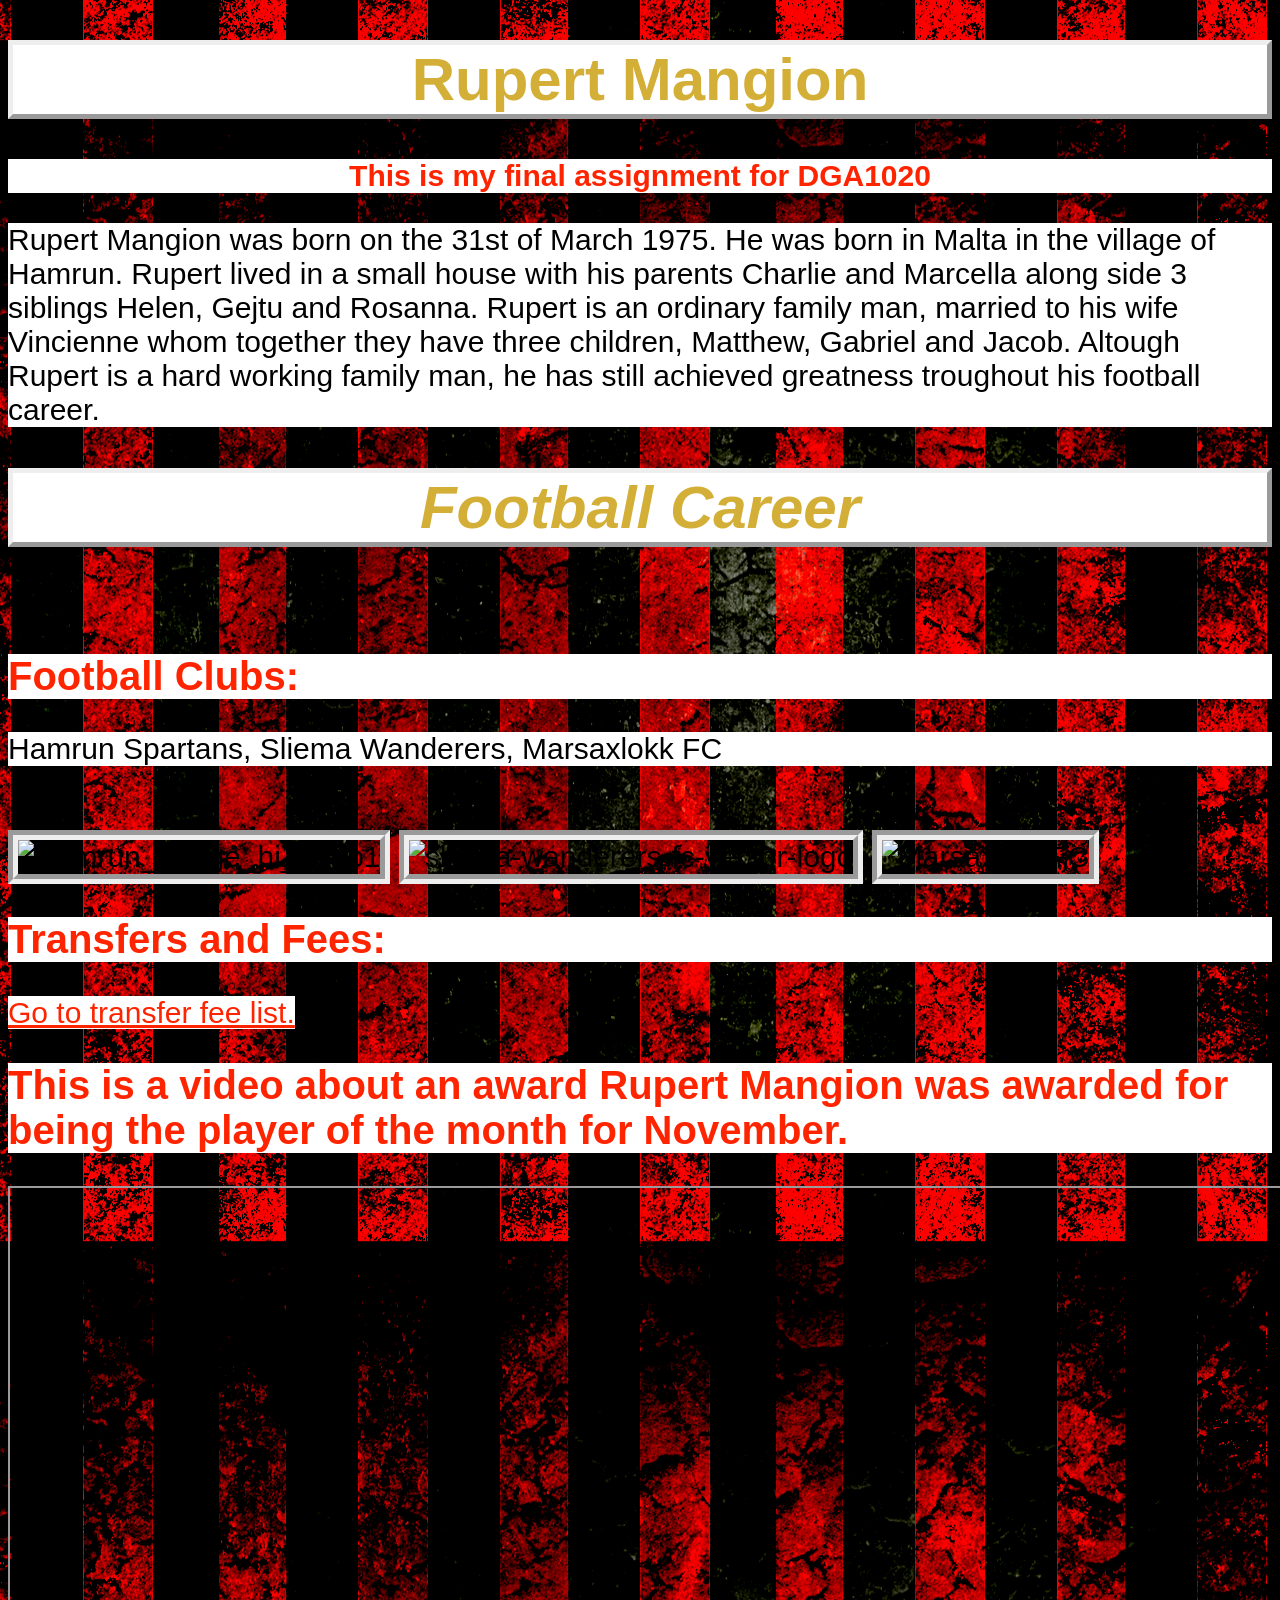
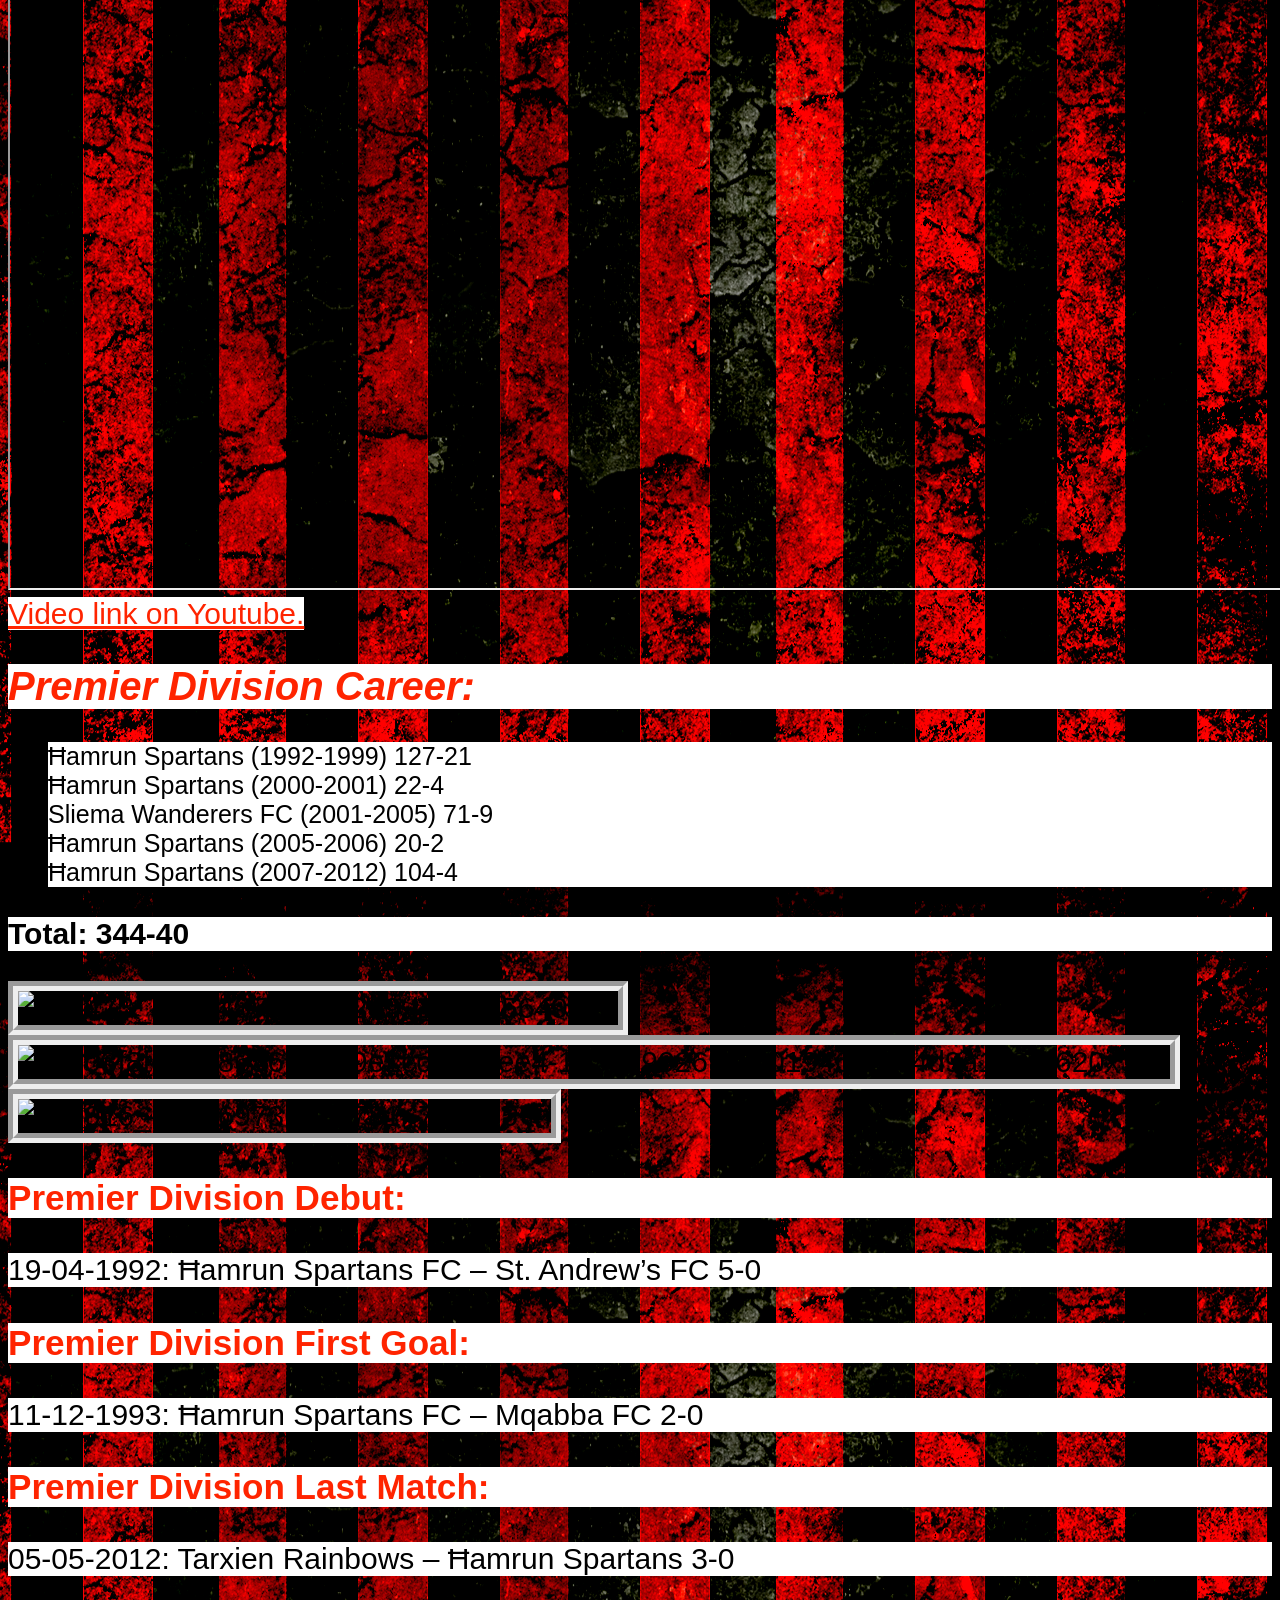
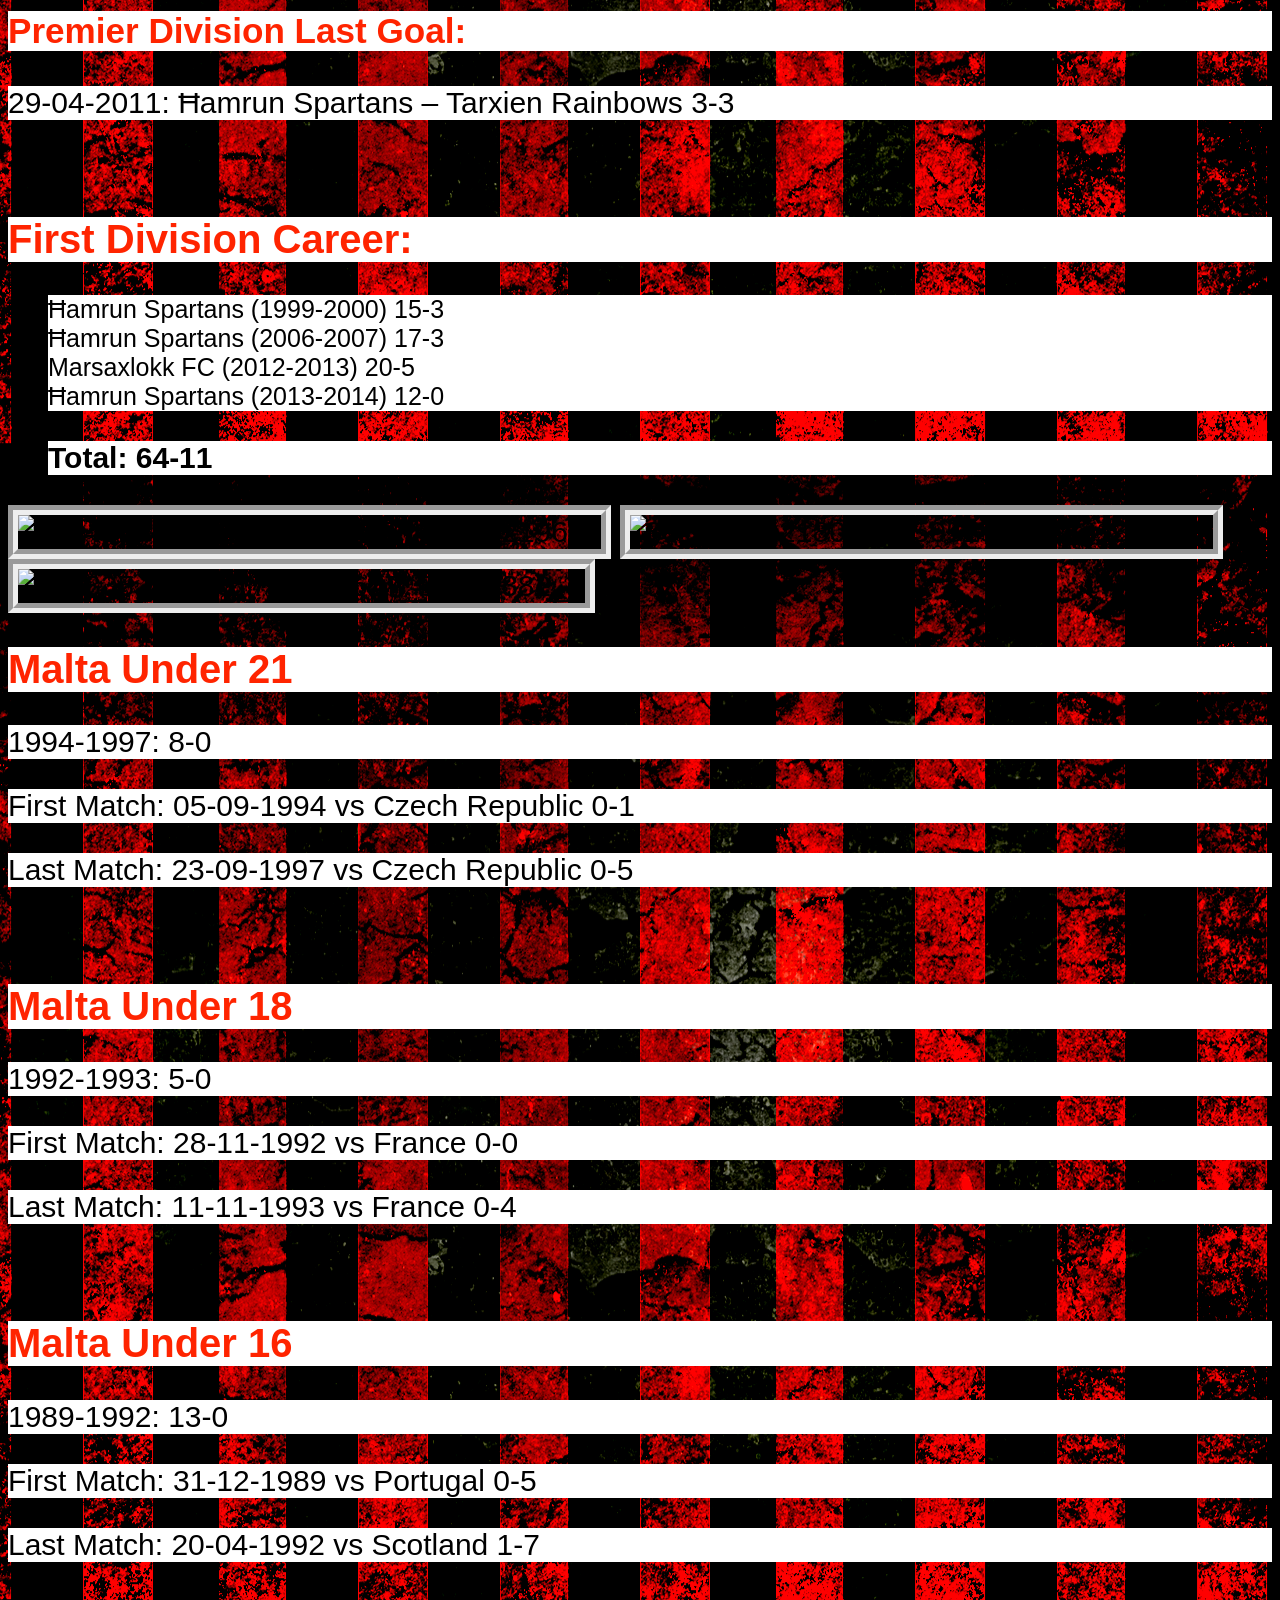
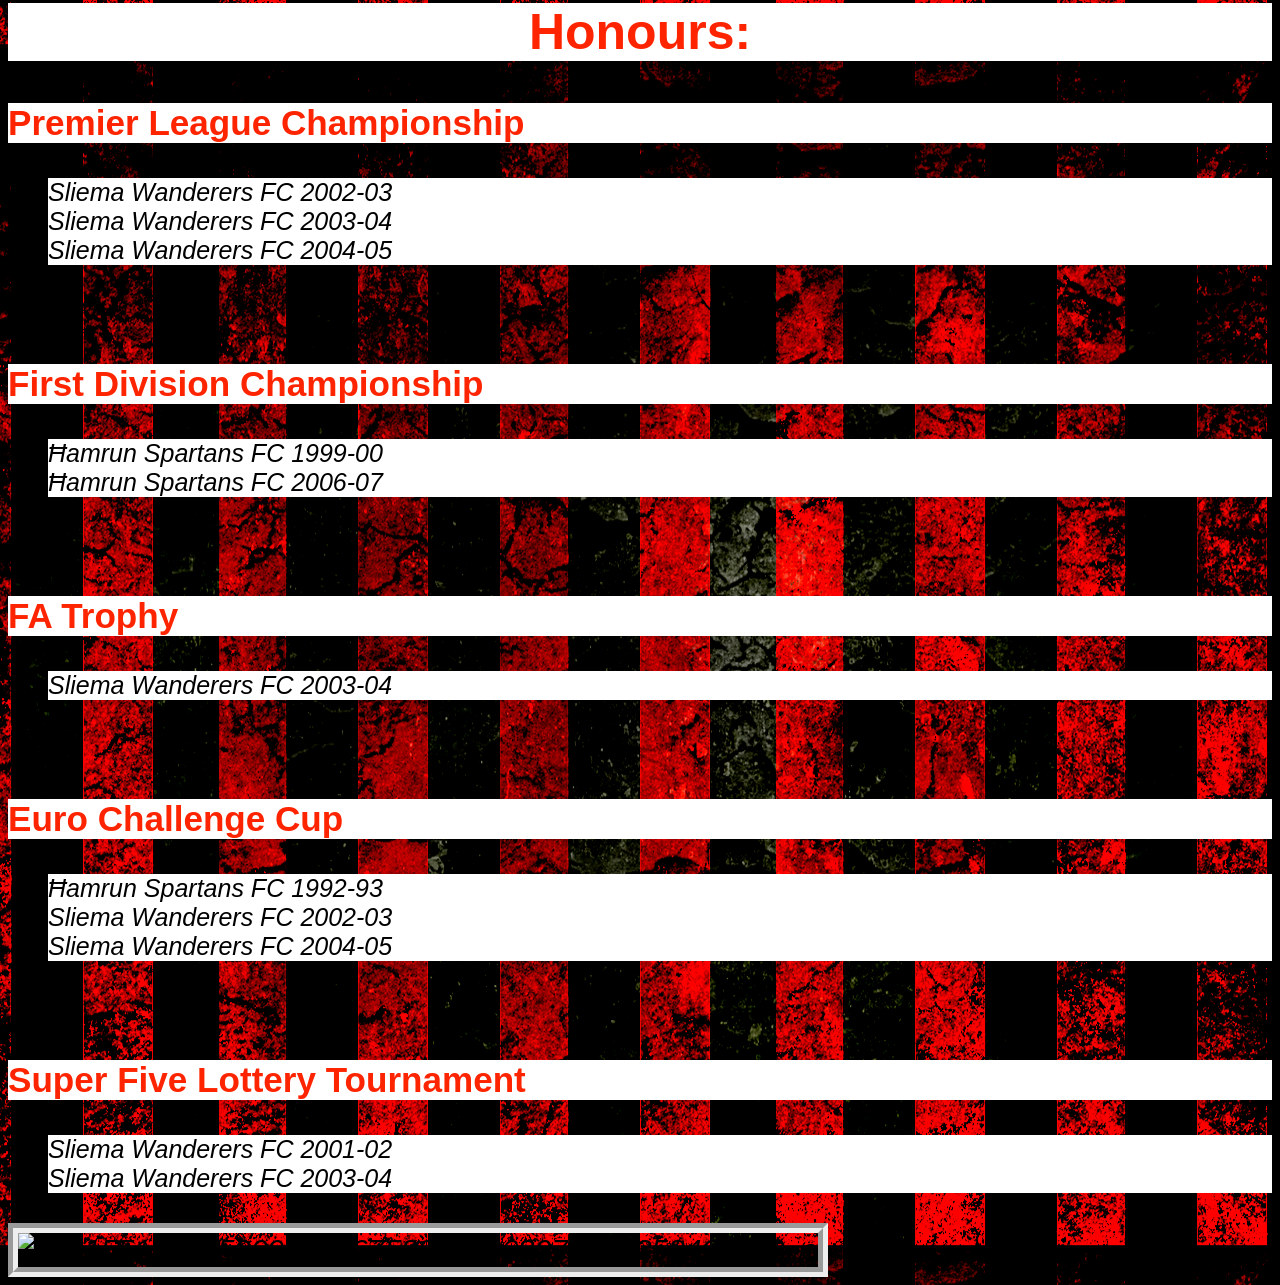
==== commit 602755ba: "Update index.html" ====
--- a/index.html
+++ b/index.html
@@ -10,7 +10,7 @@
 <body>
   <h1>Rupert Mangion</h1>
   <h2 class="big">This is my final assignment for DGA1020</h2>
-  <p>Rupert Mangion was born on the 31st of March 1975. He was born in Malta in the village of Hamrun. Rupert lived in a small house with his parents Charlie and Marcella along side 3 siblings Helen, Gejtu and Rosanna. Rupert is ordinary family man, married to his wife Vincienne whom together they have three children, Matthew, Gabriel and Jacob. Altough Rupert is a hard working family man, he has still achieved greatness troughout his football career.</p>
+  <p>Rupert Mangion was born on the 31st of March 1975. He was born in Malta in the village of Hamrun. Rupert lived in a small house with his parents Charlie and Marcella along side 3 siblings Helen, Gejtu and Rosanna. Rupert is an ordinary family man, married to his wife Vincienne whom together they have three children, Matthew, Gabriel and Jacob. Altough Rupert is a hard working family man, he has still achieved greatness troughout his football career.</p>
   <h1><em>Football Career</em></h1><br>
   <h2>Football Clubs:</h2>
   <p>Hamrun Spartans, Sliema Wanderers, Marsaxlokk FC</p><br>
--- a/style.css
+++ b/style.css
@@ -57,6 +57,13 @@
  background-color:rgb(255, 255, 255);
 }
 
-big{
+.big{
     text-align: center;
-}+    font-size: 30px;
+}
+
+.small{
+    font-family: Verdana, Geneva, Tahoma, sans-serif;
+    font-size: 50px;
+    text-align: center;
+}
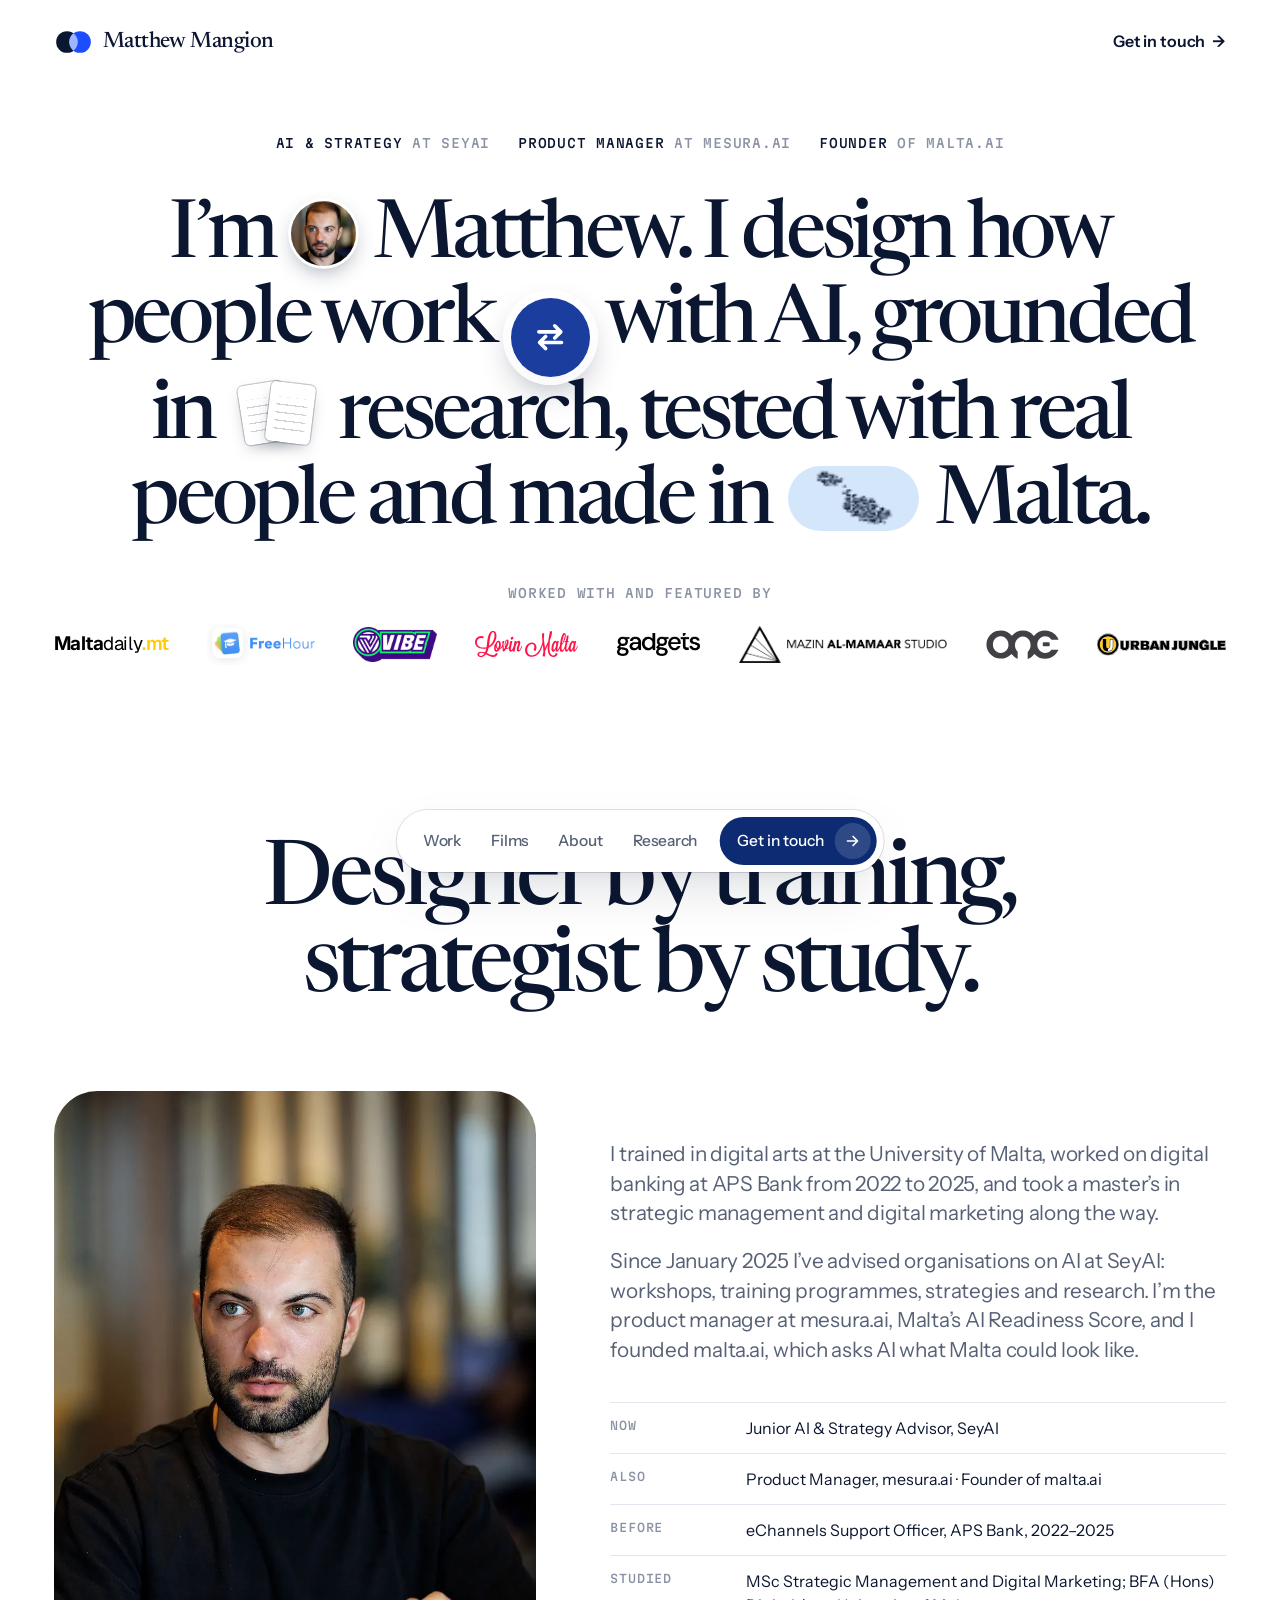
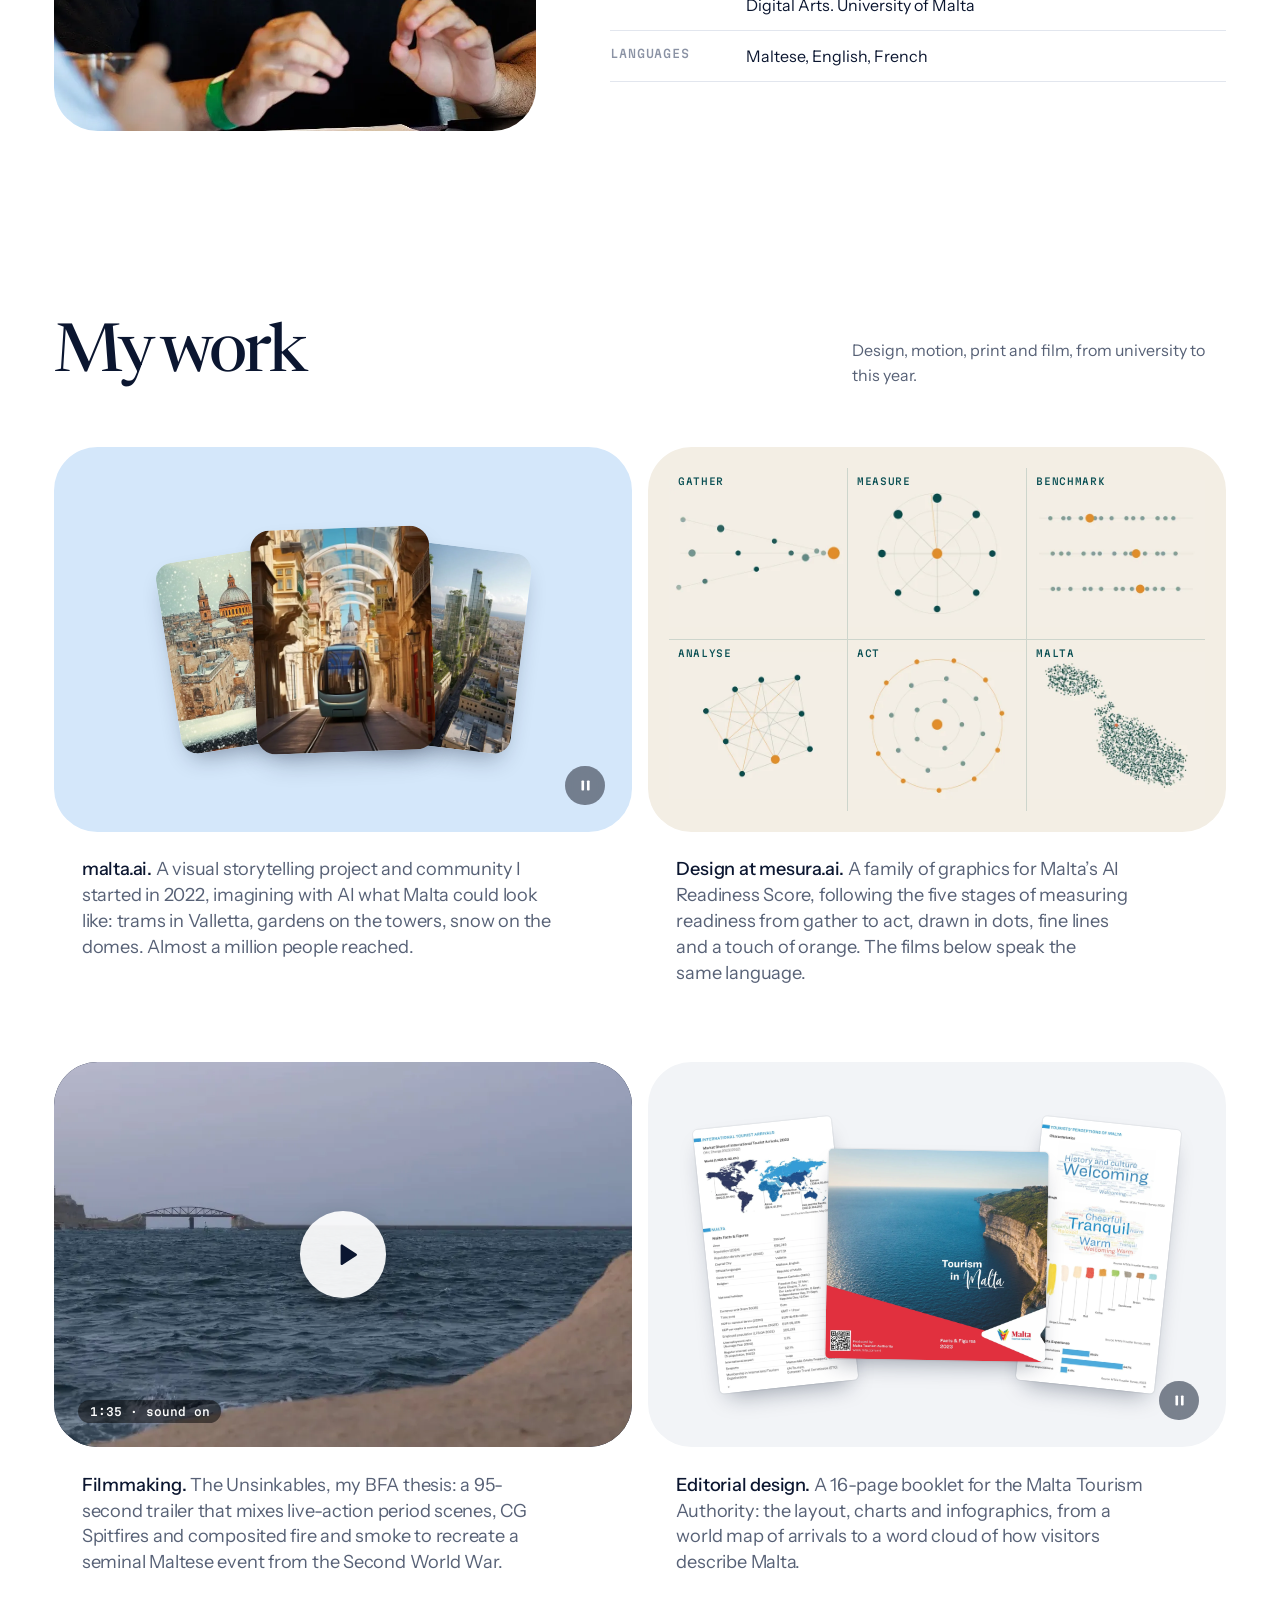
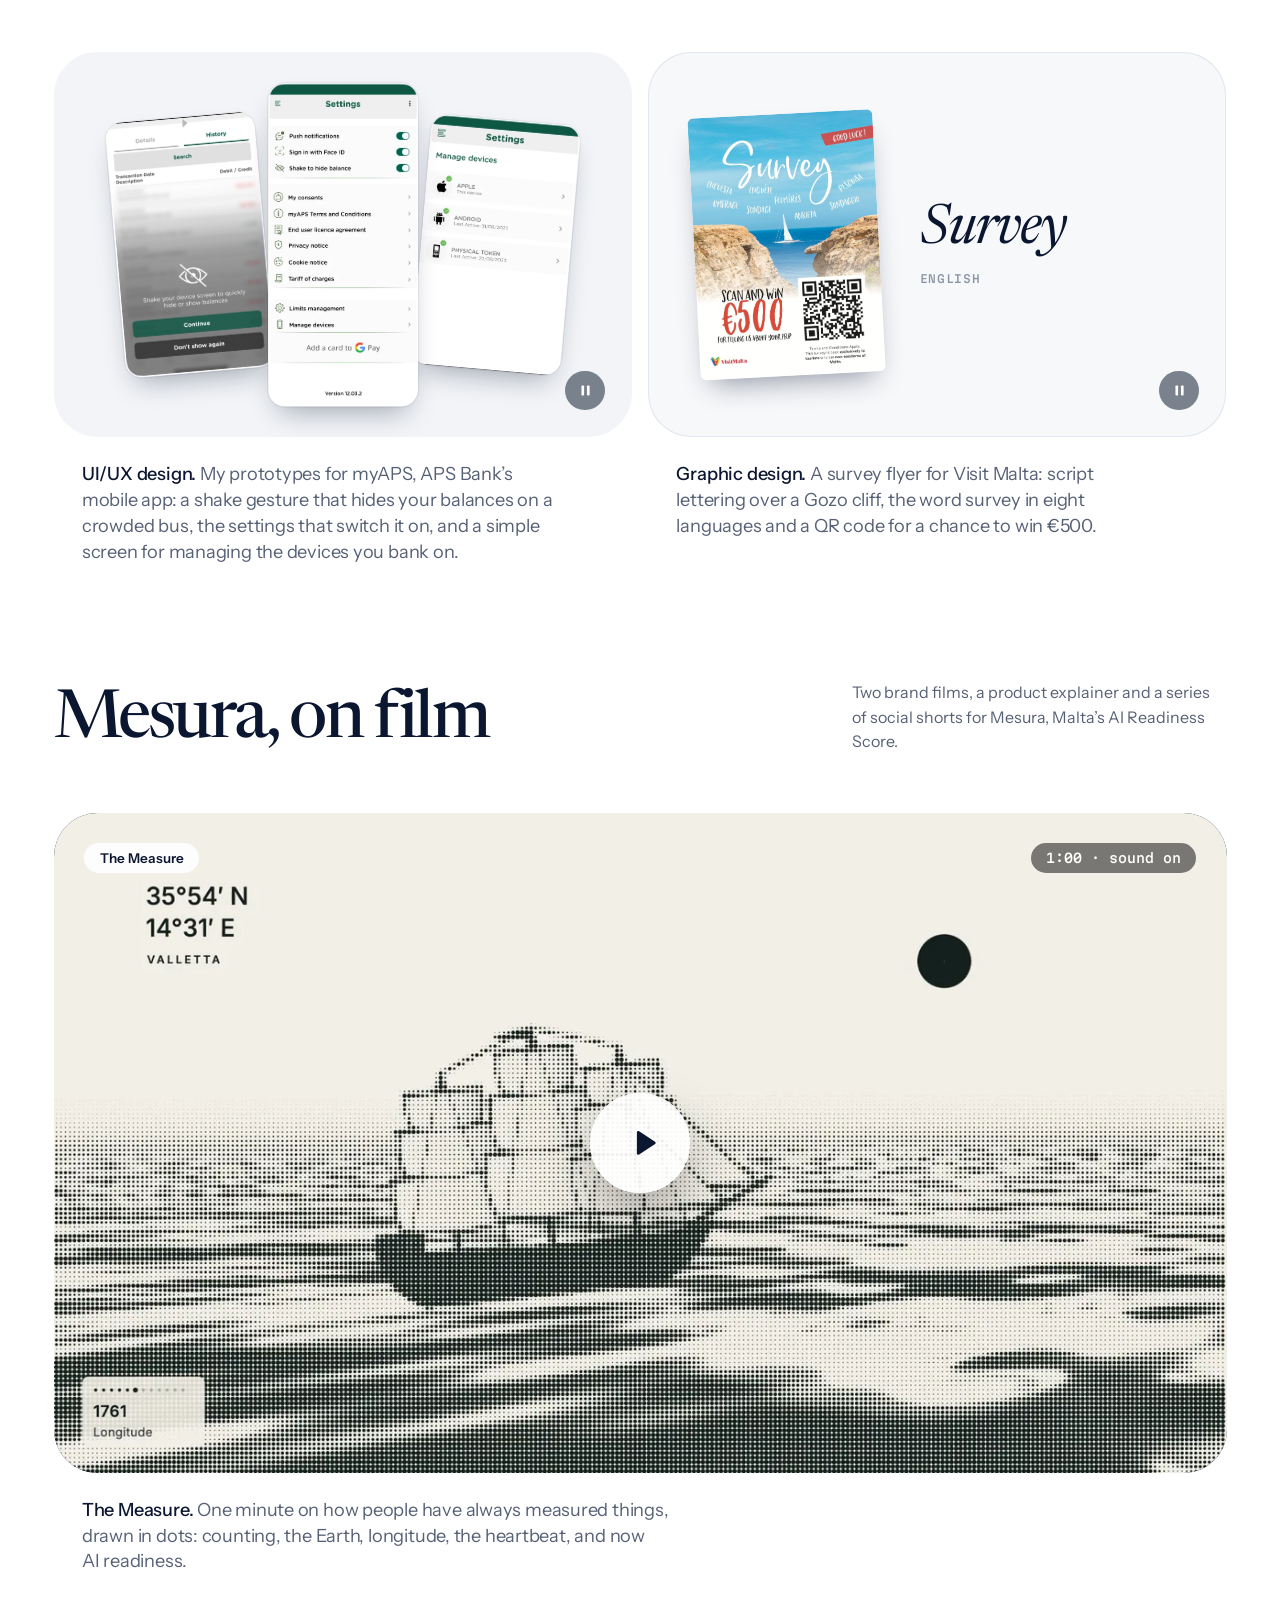
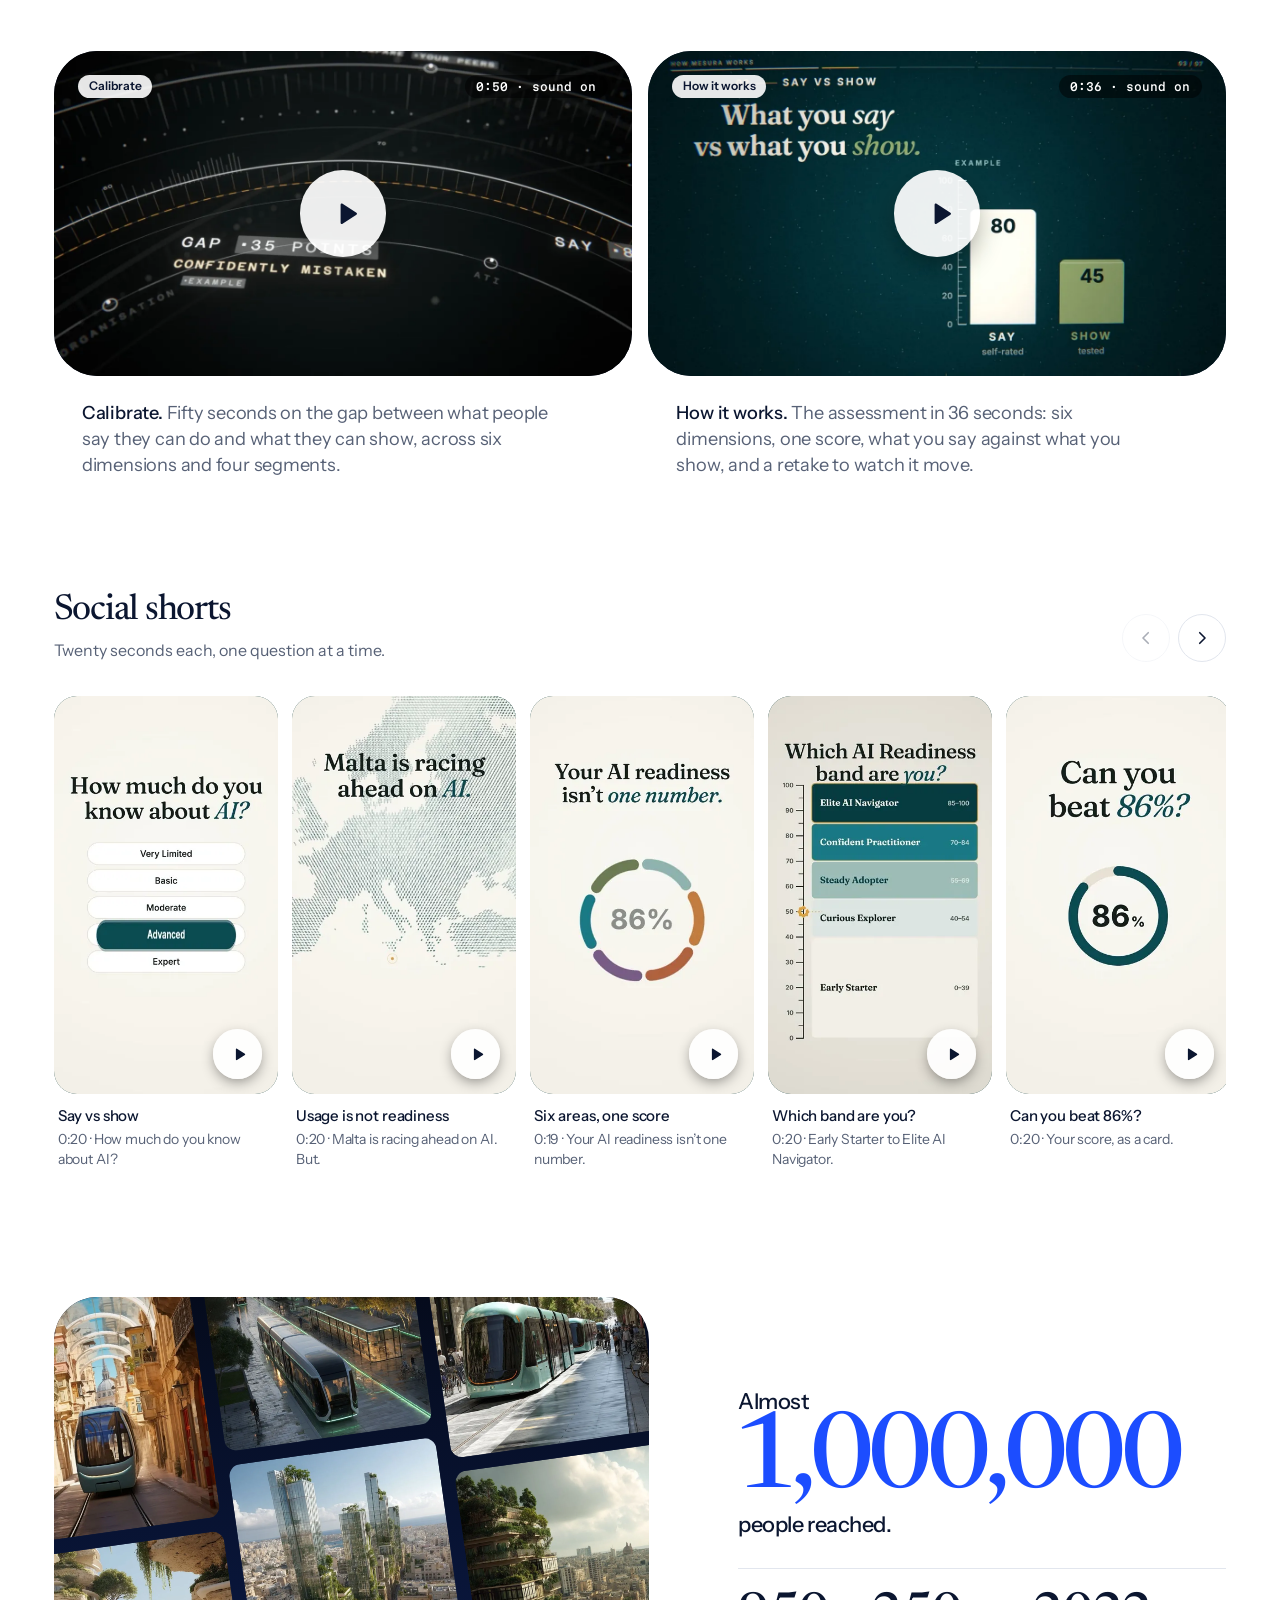
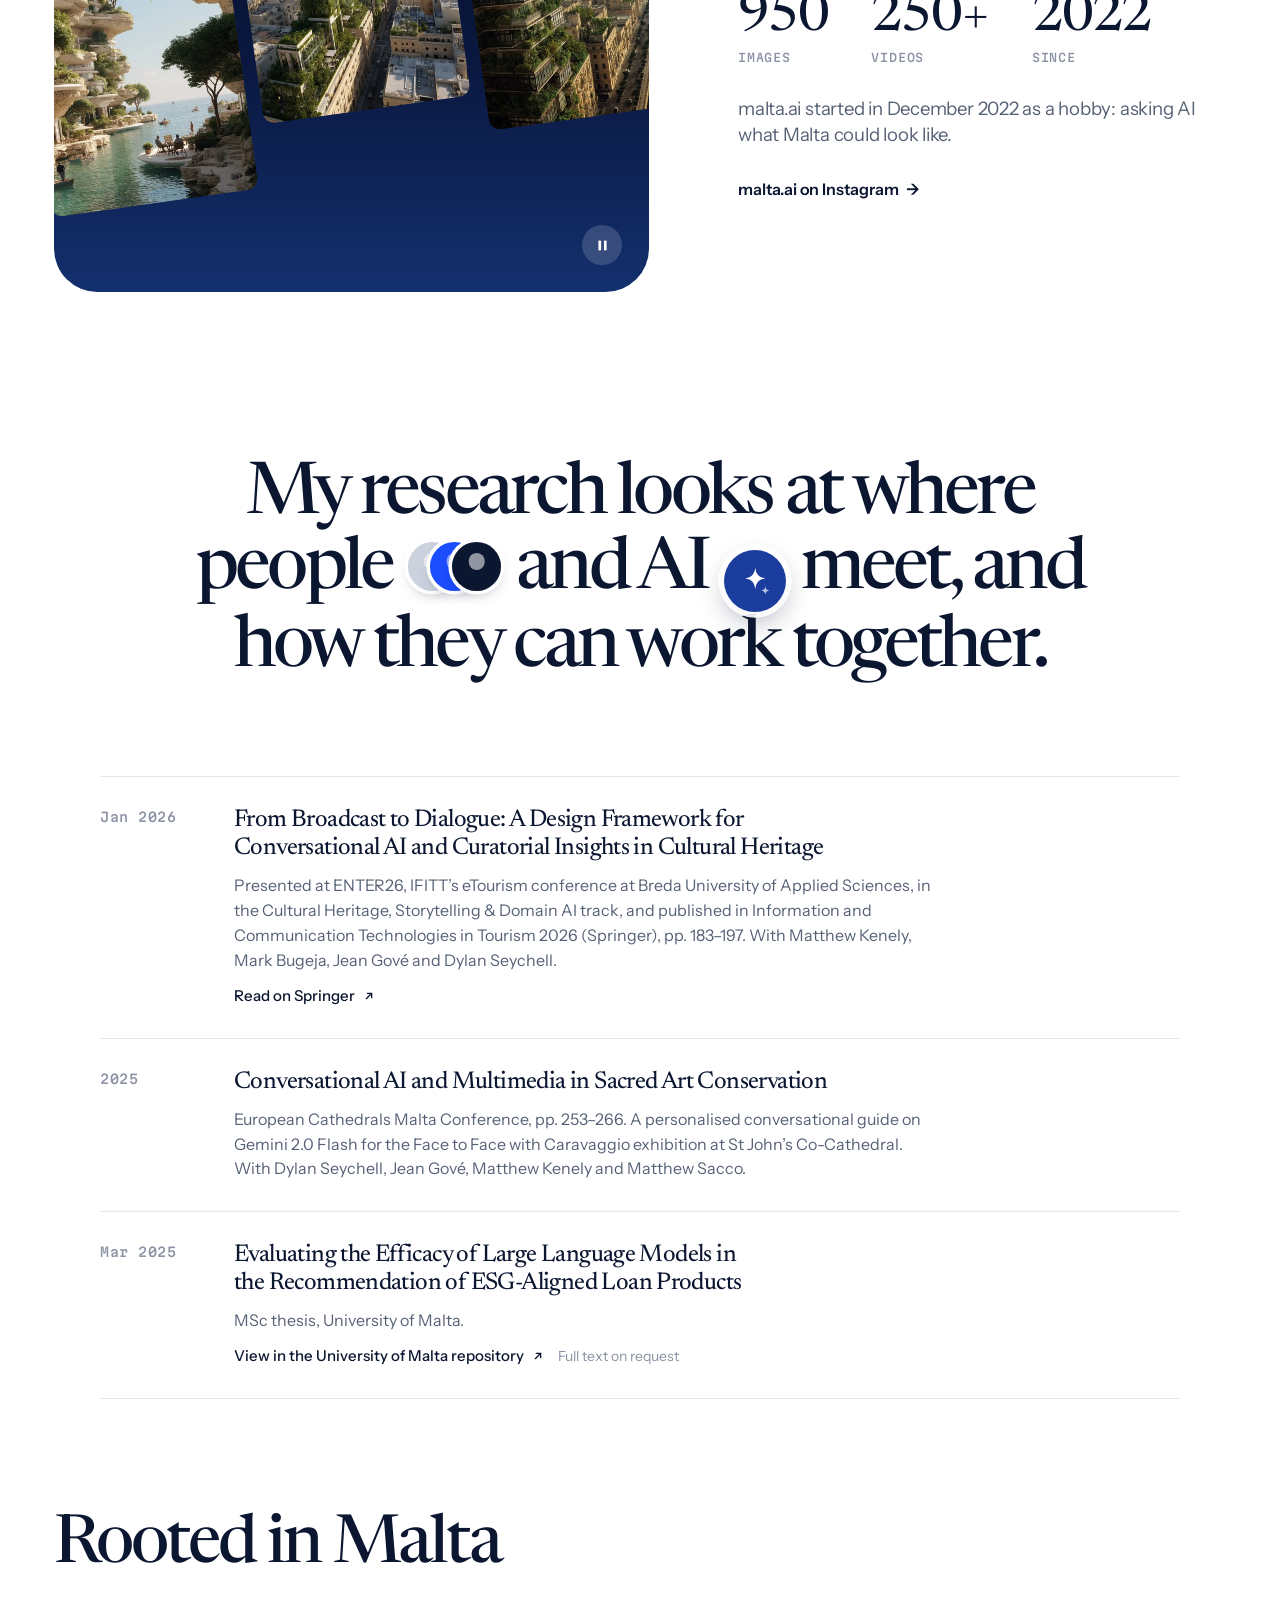
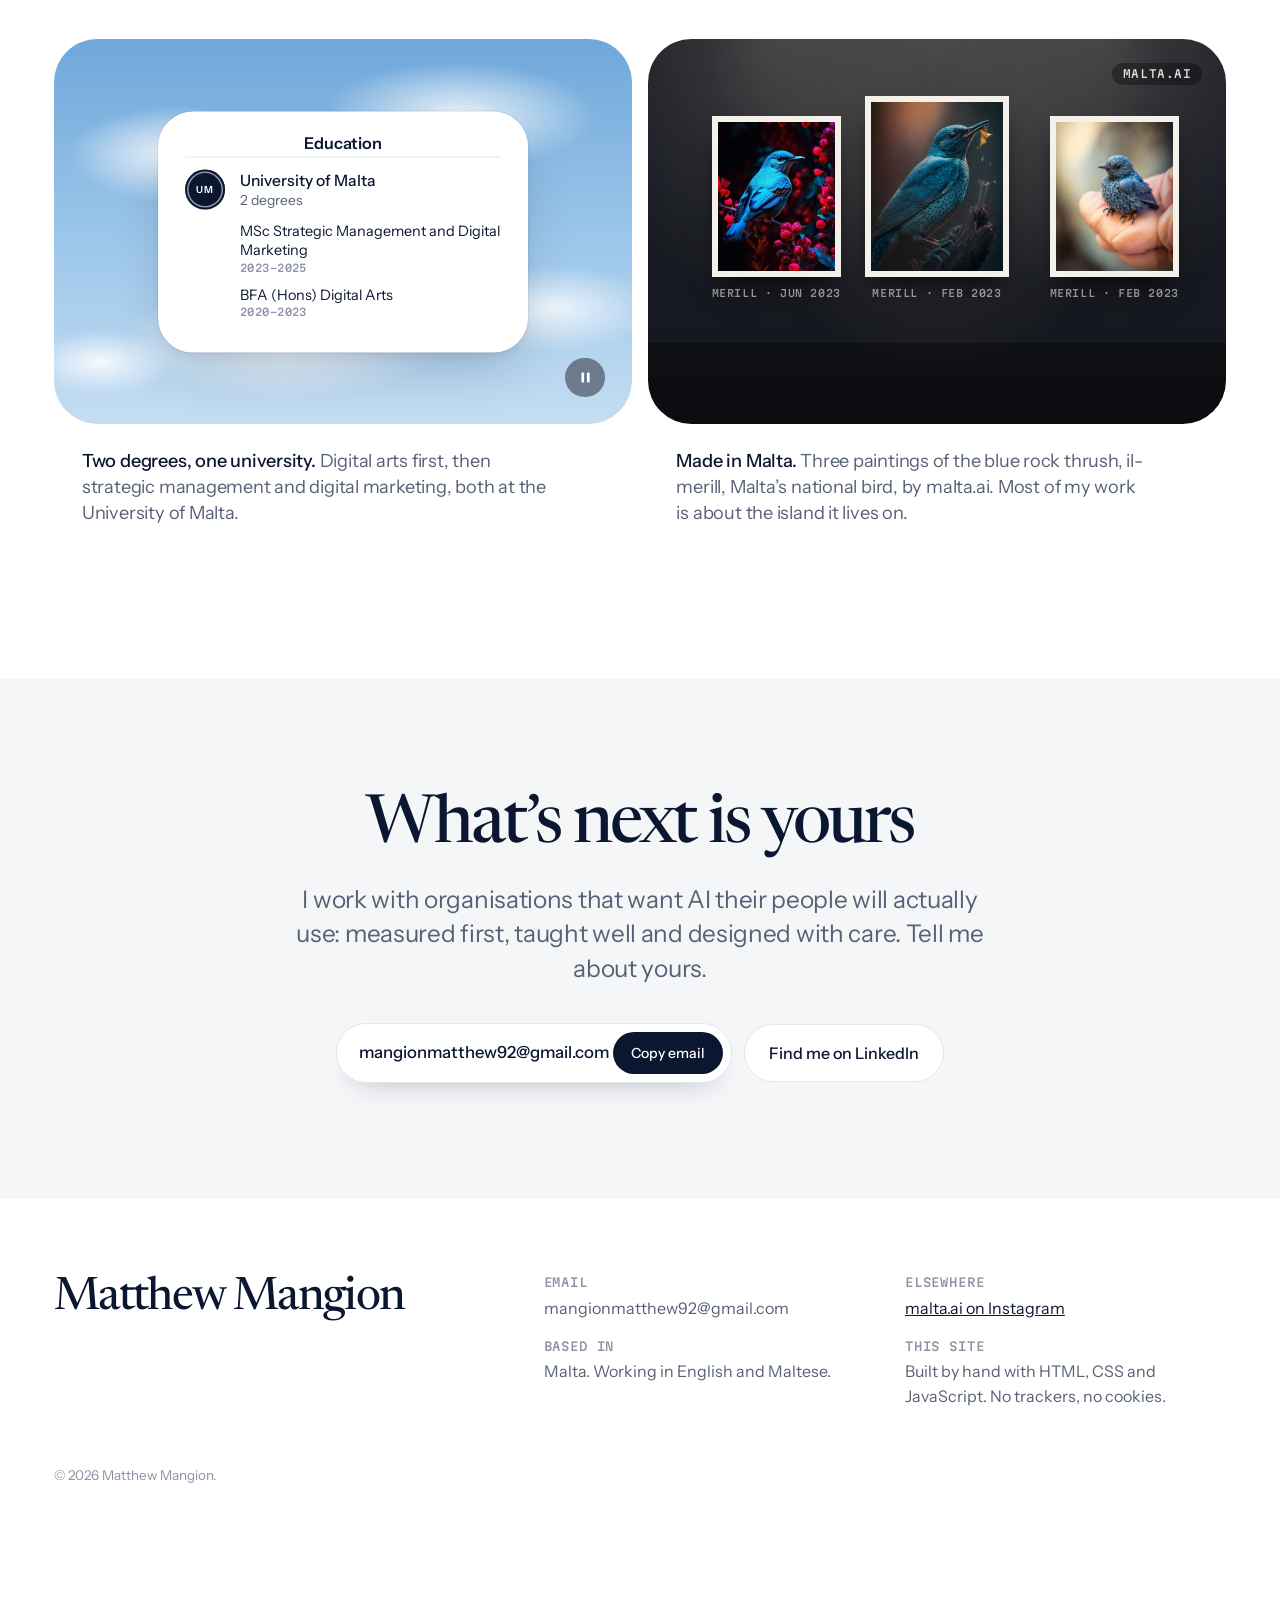
==== commit 1a8fa81b: "Replace 2021 test page with the new portfolio site Single-page site: work, Mesura films, research an" ====
--- a/index.html
+++ b/index.html
@@ -1,99 +1,731 @@
-<!DOCTYPE html>
-<html lang="en">
-<head>
-  <meta charset="UTF-8">
-  <meta http-equiv="X-UA-Compatible" content="IE=edge">
-  <meta name="viewport" content="width=device-width, initial-scale=1.0">
-  <link rel="stylesheet" href="style.css">
-  <title>Document</title>
-</head>
-<body>
-  <h1>Rupert Mangion</h1>
-  <h2 class="big">This is my final assignment for DGA1020</h2>
-  <p>Rupert Mangion was born on the 31st of March 1975. He was born in Malta in the village of Hamrun. Rupert lived in a small house with his parents Charlie and Marcella along side 3 siblings Helen, Gejtu and Rosanna. Rupert is an ordinary family man, married to his wife Vincienne whom together they have three children, Matthew, Gabriel and Jacob. Altough Rupert is a hard working family man, he has still achieved greatness troughout his football career.</p>
-  <h1><em>Football Career</em></h1><br>
-  <h2>Football Clubs:</h2>
-  <p>Hamrun Spartans, Sliema Wanderers, Marsaxlokk FC</p><br>
-  <img src="https://upload.wikimedia.org/wikipedia/commons/d/de/Hamrun_badge_hi_deffb1.png" width="350" height="315" 
-  alt="Hamrun_badge_hi_deffb1"> 
-  <img src="https://logoeps.com/wp-content/uploads/2013/10/sliema-wanderers-fc-vector-logo.png" alt="sliema-wanderers-fc-vector-logo"> 
-  <img src="https://upload.wikimedia.org/wikipedia/en/0/02/MarsaxlokkFC.png" alt="MarsaxlokkFC"><br>
-  <h2>Transfers and Fees:</h2>
-  <a href="https://www.transfermarkt.com/rupert-mangion/transfers/spieler/206669" target="_blank">Go to transfer fee list.</a><br>
-  <h2>This is a video about an award Rupert Mangion was awarded for being the player of the month for November.</h2>
-  <iframe width="1800" height="1000" src="https://www.youtube.com/embed/SbwYp4vfOGU"></iframe><br>
-  <a href="https://youtu.be/SbwYp4vfOGU" target="_blank">Video link on Youtube.</a><br>
-  <h2><em>Premier Division Career:</em></h2>
-  <ol>
-    <li>Ħamrun Spartans (1992-1999) 127-21</li>
-    <li>Ħamrun Spartans (2000-2001) 22-4</li>
-    <li>Sliema Wanderers FC (2001-2005) 71-9</li>
-    <li>Ħamrun Spartans (2005-2006) 20-2</li>
-    <li>Ħamrun Spartans (2007-2012) 104-4</li>
-  </ol>
-  <p><strong>Total: 344-40</strong></p>
-  <img src="https://scontent.fmla2-1.fna.fbcdn.net/v/t1.18169-9/308473_476948772324289_1149556496_n.jpg?_nc_cat=109&amp;ccb=1-3&amp;_nc_sid=2c4854&amp;_nc_ohc=pvVyZn6LdM4AX9jzj6d&amp;_nc_ht=scontent.fmla2-1.fna&amp;oh=a50a1abbb30c8f8d9df208011975fbf1&amp;oe=60DDB69D" width="600" height="500" alt="308473_476948772324289_1149556496_n"> 
-  <img src="https://cdn-attachments.timesofmalta.com/7a603f8fd5708656b7e49e1ccb089ee4-1053390269-1301946009-4d9a1e99-620x348.jpg" width="500" height="500" 
-  alt="7a603f8fd5708656b7e49e1ccb089ee4-1053390269-1301946009-4d9a1e99-620x348"> 
-  <img src="https://scontent.fmla2-1.fna.fbcdn.net/v/t1.18169-9/180016_194369730582781_791685_n.jpg?_nc_cat=105&amp;ccb=1-3&amp;_nc_sid=174925&amp;_nc_ohc=48wxzRltW4cAX_VPZVE&amp;_nc_ht=scontent.fmla2-1.fna&amp;oh=4cec78b3eb0e5f3aa85164b51fc68359&amp;oe=60DE12B1" width="500" height="500"
-   alt="180016_194369730582781_791685_n"><br>
-  <h3>Premier Division Debut:</h3>
-  <p>19-04-1992: Ħamrun Spartans FC – St. Andrew’s FC 5-0</p>
-  <h3>Premier Division First Goal:</h3>
-  <p>11-12-1993: Ħamrun Spartans FC – Mqabba FC 2-0</p>
-  <h3>Premier Division Last Match:</h3>
-  <p>05-05-2012: Tarxien Rainbows – Ħamrun Spartans 3-0</p>
-  <h3>Premier Division Last Goal:</h3>
-  <p>29-04-2011: Ħamrun Spartans – Tarxien Rainbows 3-3</p><br>
-  <h2>First Division Career:</h2>
-  <ol>
-    <li>Ħamrun Spartans (1999-2000) 15-3</li>
-    <li>Ħamrun Spartans (2006-2007) 17-3</li>
-    <li>Marsaxlokk FC (2012-2013) 20-5</li>
-    <li>Ħamrun Spartans (2013-2014) 12-0</li>
-    <p><strong>Total: 64-11</strong></p>
-  </ol>
-  <img src="https://scontent.fmla2-1.fna.fbcdn.net/v/t1.18169-9/527470_487866991232467_481172196_n.jpg?_nc_cat=110&amp;ccb=1-3&amp;_nc_sid=2c4854&amp;_nc_ohc=bYBBHP-7K3EAX_9nIJE&amp;_nc_ht=scontent.fmla2-1.fna&amp;oh=f204cefad7bb75eb4aeb2fdca0581bc7&amp;oe=60DDAB99" alt="527470_487866991232467_481172196_n"> 
-  <img src="https://scontent.fmla2-1.fna.fbcdn.net/v/t1.18169-9/301013_521806424505190_537313863_n.jpg?_nc_cat=100&amp;ccb=1-3&amp;_nc_sid=2c4854&amp;_nc_ohc=IONhYOopg3UAX8yNDei&amp;_nc_ht=scontent.fmla2-1.fna&amp;oh=ebf50cd8b3e57699eef6c074e47f5a26&amp;oe=60DD8D99" alt="301013_521806424505190_537313863_n"> 
-  <img src="https://scontent.fmla2-1.fna.fbcdn.net/v/t1.18169-9/228835_482881758397657_34734382_n.jpg?_nc_cat=110&amp;ccb=1-3&amp;_nc_sid=2c4854&amp;_nc_ohc=4NGL3BFv7osAX8dv-ae&amp;_nc_ht=scontent.fmla2-1.fna&amp;oh=2932d114fec83df10f39b4a0337833d9&amp;oe=60DE68FB" width="550" height="345" alt="228835_482881758397657_34734382_n"><br>
-  <h2>Malta Under 21</h2>
-  <p>1994-1997: 8-0</p>
-  <p>First Match: 05-09-1994 vs Czech Republic 0-1</p>
-  <p>Last Match: 23-09-1997 vs Czech Republic 0-5</p><br>
-  <h2>Malta Under 18</h2>
-  <p>1992-1993: 5-0</p>
-  <p>First Match: 28-11-1992 vs France 0-0</p>
-  <p>Last Match: 11-11-1993 vs France 0-4</p><br>
-  <h2>Malta Under 16</h2>
-  <p>1989-1992: 13-0</p>
-  <p>First Match: 31-12-1989 vs Portugal 0-5</p>
-  <p>Last Match: 20-04-1992 vs Scotland 1-7</p>
-  <h2 class="small" em>Honours:</h2>
-  <h3>Premier League Championship</h3>
-  <ol>
-    <li><em>Sliema Wanderers FC 2002-03</em></li>
-    <li><em>Sliema Wanderers FC 2003-04</em></li>
-    <li><em>Sliema Wanderers FC 2004-05</em></li>
-  </ol><em><br></em>
-  <h3>First Division Championship</h3>
-  <ol>
-    <li><em>Ħamrun Spartans FC 1999-00</em></li>
-    <li><em>Ħamrun Spartans FC 2006-07</em></li>
-  </ol><em><br></em>
-  <h3>FA Trophy</h3>
-  <ol>
-    <li><em>Sliema Wanderers FC 2003-04</em></li>
-  </ol><em><br></em>
-  <h3>Euro Challenge Cup</h3>
-  <ol>
-    <li><em>Ħamrun Spartans FC 1992-93</em></li>
-    <li><em>Sliema Wanderers FC 2002-03</em></li>
-    <li><em>Sliema Wanderers FC 2004-05</em></li>
-  </ol><em><br></em>
-  <h3>Super Five Lottery Tournament</h3>
-  <ol>
-    <li><em>Sliema Wanderers FC 2001-02</em></li>
-    <li><em>Sliema Wanderers FC 2003-04</em></li>
-  </ol><em><img src="https://scontent.fmla2-1.fna.fbcdn.net/v/t31.18172-8/12615519_1659097807675883_1368070391358401082_o.jpg?_nc_cat=110&amp;ccb=1-3&amp;_nc_sid=19026a&amp;_nc_ohc=mYLTud28se0AX9mwEXs&amp;_nc_ht=scontent.fmla2-1.fna&amp;oh=a1b9efd6dc8f35e2266ea13c6f92697b&amp;oe=60DBB41D" alt="12615519_1659097807675883_1368070391358401082_o"></em>
-</body>
-</html>
+<!doctype html><html lang="en"><head><meta charset="utf-8"><meta name=viewport content="width=device-width,initial-scale=1,viewport-fit=cover">
+<title>Matthew Mangion</title>
+<meta name="description" content="Matthew Mangion, designer and AI strategist in Malta: selected work, research and how to get in touch.">
+<link rel="icon" href="data:image/svg+xml,%3Csvg xmlns=%27http://www.w3.org/2000/svg%27 viewBox=%270 0 36 36%27%3E%3Ccircle cx=%2712%27 cy=%2718%27 r=%2710%27 fill=%27%230B1630%27/%3E%3Ccircle cx=%2724%27 cy=%2718%27 r=%2710%27 fill=%27%231C4DFF%27/%3E%3Cpath d=%27M18 10A10 10 0 0 1 18 26A10 10 0 0 1 18 10Z%27 fill=%27%239DB6FF%27/%3E%3C/svg%3E">
+<style>:root{color-scheme:light;box-sizing:border-box;padding-top:env(safe-area-inset-top,0px);padding-bottom:env(safe-area-inset-bottom,0px)}html{scroll-padding-top:env(safe-area-inset-top,0px)}body{margin:0;padding:0;font:14px -apple-system,BlinkMacSystemFont,sans-serif;background:#faf9f5;color:#141413}img{max-width:100%}[hidden]:not([hidden=until-found i]){display:none!important}</style></head><body>
+<link rel="preconnect" href="https://fonts.googleapis.com">
+<link rel="preconnect" href="https://fonts.gstatic.com" crossorigin>
+<link rel="stylesheet" href="https://fonts.googleapis.com/css2?family=Instrument+Sans:ital,wdth,wght@0,75..100,400..700;1,75..100,400..700&family=Martian+Mono:wdth,wght@75..112.5,300..600&family=Newsreader:ital,opsz,wght@0,6..72,300..700;1,6..72,300..700&display=swap">
+<link rel="stylesheet" href="https://fonts.googleapis.com/css2?family=Geist:wght@400;600;700&family=Inter:wght@700&text=Maltdiy.m&display=swap">
+<link rel="stylesheet" href="assets/css/site.css">
+<style>
+  .card { container-type: inline-size; }
+  section[id] { scroll-margin-top: 24px; }
+  .site-head__in .link-strong { font-size: 16px; }
+
+  /* ---------------------------------------------------------------- hero */
+  .hero { padding-block: clamp(28px, 4vw, 72px) clamp(72px, 9vw, 150px); }
+  .statement {
+    max-width: 14.6em; margin-inline: auto;
+    font: 460 clamp(40px, 6.3vw, 96px)/1.05 var(--serif);
+    font-size: clamp(40px, min(6.3vw, 13svh - 15px), 96px); /* shorter screens: keep the logos below it in view */
+    font-variation-settings: "opsz" 72;
+    letter-spacing: -.052em; text-align: center; text-wrap: balance; color: var(--ink);
+  }
+  .obj {
+    --i: 0;
+    position: relative; display: inline-block;
+    height: .8em; vertical-align: -.1em; margin-inline: .04em;
+    border-radius: 999px;
+    animation: objIn 1s var(--ease-out) both; animation-delay: calc(var(--i) * 130ms + 250ms);
+    transition: transform .3s var(--ease);
+  }
+  .obj:hover { transform: translateY(-.04em) scale(1.04); }
+  @keyframes objIn { from { transform: scale(.45) rotate(-10deg); } to { transform: none; } }
+  .obj::after {
+    content: attr(data-tip);
+    position: absolute; left: 50%; bottom: calc(100% + 12px); transform: translate(-50%, 6px);
+    padding: 8px 12px; border-radius: 999px; background: var(--ink); color: #fff;
+    font: 500 14px/1 var(--sans); letter-spacing: 0; white-space: nowrap;
+    opacity: 0; pointer-events: none; transition: opacity .2s, transform .25s var(--ease-out);
+  }
+  .obj:hover::after { opacity: 1; transform: translate(-50%, 0); }
+  .obj--face { width: .8em; overflow: hidden; box-shadow: 0 0 0 .035em #fff, 0 .1em .28em -.06em rgba(11, 22, 48, .45); }
+  .obj--face img { width: 100%; height: 100%; object-fit: cover; }
+  .obj--send {
+    width: .98em; height: .98em; vertical-align: -.17em;
+    display: inline-grid; place-items: center;
+    background: #1A3D9E; color: #fff;
+    box-shadow: 0 0 0 .1em rgba(255, 255, 255, .9), 0 .16em .42em -.06em rgba(11, 22, 48, .42);
+  }
+  .obj--send svg { width: 46%; height: 46%; animation: nudge 2.6s var(--ease) infinite 1.6s; }
+  @keyframes nudge { 0%, 70%, 100% { transform: none; } 80% { transform: translateX(.06em); } 90% { transform: translateX(-.02em); } }
+  .obj--papers { width: 1.12em; }
+  .obj--papers i {
+    position: absolute; top: .02em; width: .56em; height: .74em; border-radius: .07em;
+    background: #fff; box-shadow: 0 0 0 .012em rgba(11, 22, 48, .22), 0 .08em .2em -.06em rgba(11, 22, 48, .35);
+    background-image: repeating-linear-gradient(180deg, transparent 0 .085em, rgba(11, 22, 48, .2) .085em .1em);
+    background-size: 70% 58%; background-position: 50% 62%; background-repeat: no-repeat;
+    transition: transform .4s var(--ease);
+  }
+  .obj--papers i:first-child { left: .12em; transform: rotate(-9deg); }
+  .obj--papers i:last-child { left: .46em; transform: rotate(7deg); }
+  .obj--papers:hover i:first-child { transform: rotate(-16deg) translateX(-.05em); }
+  .obj--papers:hover i:last-child { transform: rotate(14deg) translateX(.05em); }
+  .obj--map { width: 1.62em; background: var(--lagoon); }
+  .obj canvas { position: absolute; inset: 0; width: 100%; height: 100%; }
+  .hero__meta { display: flex; flex-wrap: wrap; justify-content: center; gap: 8px 28px; margin-bottom: clamp(28px, 3.4vw, 52px); font: 500 12.5px/1.4 var(--mono); letter-spacing: .06em; text-transform: uppercase; color: var(--ink-3); }
+  .hero__meta b { font-weight: 500; color: var(--ink); }
+
+  /* -------------------------------------------------------------- about */
+  .about { padding-block: clamp(20px, 4vw, 60px) clamp(40px, 6vw, 90px); }
+  .about h2 { text-align: center; max-width: 11.5em; margin-inline: auto; }
+  .about__grid { display: grid; grid-template-columns: minmax(0, .8fr) minmax(0, 1fr); gap: clamp(28px, 5vw, 96px); align-items: center; max-width: 1180px; margin: clamp(48px, 6vw, 96px) auto 0; }
+  .about__photo { margin: 0; aspect-ratio: 898 / 1193; max-height: 640px; }
+  .about__photo img { width: 100%; height: 100%; object-fit: cover; }
+  .facts { display: grid; margin-top: clamp(26px, 3vw, 40px); border-top: 1px solid var(--rule); }
+  .facts div { display: grid; grid-template-columns: 120px minmax(0, 1fr); gap: 16px; padding: 13px 0; border-bottom: 1px solid var(--rule); }
+  .facts dt { font: 500 11.5px/1.7 var(--mono); letter-spacing: .07em; text-transform: uppercase; color: var(--ink-3); }
+  .facts dd { margin: 0; font: 400 16px/1.5 var(--sans); color: var(--ink); }
+  @media (max-width: 820px) { .about__grid { grid-template-columns: 1fr; } .about__photo { max-height: 520px; } }
+  @media (max-width: 480px) { .facts div { grid-template-columns: 1fr; gap: 2px; } }
+
+  /* ----------------------------------------------------------- sections */
+  .sec { padding-block: clamp(70px, 9vw, 150px) 0; }
+  .sec-head { display: flex; align-items: flex-end; justify-content: space-between; gap: 24px; margin-bottom: clamp(36px, 4.6vw, 80px); }
+  .sec-head p { max-width: 34ch; color: var(--ink-2); font-size: clamp(16px, 1.2vw, 19px); }
+  @media (max-width: 760px) { .sec-head { flex-direction: column; align-items: flex-start; } }
+  .grid-2 { display: grid; grid-template-columns: repeat(2, minmax(0, 1fr)); gap: clamp(56px, 6vw, 96px) clamp(12px, 1.3vw, 22px); }
+  .grid-2 > figure { display: grid; gap: clamp(18px, 1.9vw, 28px); align-content: start; margin: 0; }
+  @media (max-width: 820px) { .grid-2 { grid-template-columns: 1fr; } }
+  .out-link { display: inline-flex; align-items: center; gap: 6px; margin-top: 10px; font: 500 15px/1.2 var(--sans); color: var(--ink); text-decoration: none; }
+  .out-link:hover { text-decoration: underline; text-underline-offset: .2em; }
+
+  /* work cards */
+  .w-deck img {
+    position: absolute; left: 50%; top: 50%; width: 31cqw; aspect-ratio: 4 / 5; object-fit: cover;
+    border-radius: 3.4cqw; box-shadow: 0 2.4cqw 5cqw -2cqw rgba(11, 22, 48, .45);
+    transform: translate(-50%, -50%) translate(var(--x, 0), var(--y, 0)) rotate(var(--r, 0deg)) scale(var(--s, 1));
+    opacity: 0; transition: transform .9s var(--ease-out), opacity .6s;
+  }
+  .w-deck img.p0 { --x: 0cqw; --r: -2deg; --s: 1; opacity: 1; z-index: 3; }
+  .w-deck img.p1 { --x: 17cqw; --y: 1cqw; --r: 7deg; --s: .9; opacity: 1; z-index: 2; }
+  .w-deck img.p2 { --x: -17cqw; --y: 1.5cqw; --r: -9deg; --s: .86; opacity: 1; z-index: 1; }
+  .w-deck img.pout { --x: -40cqw; --y: -6cqw; --r: -20deg; --s: .8; opacity: 0; z-index: 4; }
+  .w-play { position: absolute; inset: 0; z-index: 2; width: 100%; height: 100%; border: 0; padding: 0; cursor: pointer; background: transparent; display: grid; place-items: center; }
+  .w-play b { width: 15cqw; height: 15cqw; border-radius: 50%; display: grid; place-items: center; background: rgba(255, 255, 255, .92); color: var(--ink); box-shadow: 0 2cqw 5cqw -1cqw rgba(0, 0, 0, .45); transition: transform .3s var(--ease); }
+  .w-play b svg { width: 34%; height: 34%; margin-left: 8%; }
+  .w-play:hover b { transform: scale(1.06); }
+  .w-dur { position: absolute; z-index: 3; left: 4.2cqw; bottom: 4.2cqw; padding: 1cqw 2cqw; border-radius: 999px; background: rgba(0, 0, 0, .5); color: #fff; font: 500 max(11px, 1.9cqw)/1 var(--mono); }
+  .w-video video { position: absolute; inset: 0; width: 100%; height: 100%; background: #000; }
+  .w-booklet img {
+    position: absolute; top: 50%; width: 24cqw; aspect-ratio: 732 / 1400; object-fit: cover;
+    border-radius: .8cqw; background: #fff;
+    box-shadow: 0 2cqw 4cqw -1.6cqw rgba(11, 22, 48, .4), 0 0 0 1px rgba(11, 22, 48, .05);
+    animation: float 7s ease-in-out infinite;
+  }
+  .w-booklet img:nth-child(1) { left: 10cqw; transform: translateY(-50%) rotate(-6deg); }
+  .w-booklet img:nth-child(2) { left: 31cqw; transform: translateY(-50%) rotate(1deg); z-index: 2; width: 38cqw; aspect-ratio: 1400 / 1336; animation-delay: -2s; }
+  .w-booklet img:nth-child(3) { left: 66cqw; transform: translateY(-50%) rotate(6deg); animation-delay: -4s; }
+  @keyframes float { 50% { translate: 0 -1.6cqw; } }
+  .w-aps img {
+    position: absolute; top: 50%; width: 26cqw; border-radius: 3cqw; background: #fff;
+    box-shadow: 0 2.4cqw 5cqw -2cqw rgba(11, 22, 48, .4), 0 0 0 1px rgba(11, 22, 48, .06);
+    animation: float 7s ease-in-out infinite;
+  }
+  .w-aps__shake { left: 10.5cqw; transform: translateY(-50%) rotate(-5deg); animation: float 7s ease-in-out -2s infinite, jiggle 6s var(--ease) 1s infinite !important; }
+  .w-aps__settings { left: 37cqw; z-index: 2; transform: translateY(-50%); }
+  .w-aps__devices { left: 63.5cqw; transform: translateY(-50%) rotate(5deg); animation-delay: -4s !important; }
+  @keyframes jiggle { 0%, 76%, 100% { rotate: 0deg; } 79% { rotate: -4deg; } 82% { rotate: 4deg; } 85% { rotate: -3deg; } 88% { rotate: 2deg; } 91% { rotate: 0deg; } }
+  .w-survey img { position: absolute; left: 8cqw; top: 50%; width: 32cqw; transform: translateY(-50%) rotate(-3deg); border-radius: 1cqw; box-shadow: 0 2.6cqw 5cqw -2cqw rgba(11, 22, 48, .45); }
+  .w-survey__word { position: absolute; left: 47cqw; right: 6cqw; top: 50%; transform: translateY(-50%); }
+  .w-survey__word p { font: 400 italic 9.6cqw/1 var(--serif); letter-spacing: -.035em; color: var(--ink); transition: opacity .35s, transform .5s var(--ease-out); }
+  .w-survey__word p.is-out { opacity: 0; transform: translateY(1.6cqw); }
+  .w-survey__word span { display: block; margin-top: 2.4cqw; font: 500 max(11px, 1.9cqw)/1.3 var(--mono); letter-spacing: .06em; text-transform: uppercase; color: var(--ink-3); }
+  .w-mesura { background: #F3EEE4; }
+  .w-mesura__grid {
+    position: absolute; inset: 3.6cqw; margin: 0; padding: 0; list-style: none;
+    display: grid; grid-template-columns: repeat(3, minmax(0, 1fr)); grid-template-rows: repeat(2, minmax(0, 1fr));
+    gap: 1px; background: rgba(11, 80, 84, .16);
+  }
+  .w-mesura__grid li { position: relative; display: grid; place-items: center; overflow: hidden; background: #F3EEE4; }
+  .w-mesura__grid img { width: 100%; height: 100%; object-fit: contain; }
+  .w-mesura__grid span { position: absolute; z-index: 1; left: 1.6cqw; top: 1.6cqw; font: 500 max(9.5px, 1.4cqw)/1 var(--mono); letter-spacing: .07em; text-transform: uppercase; color: #0B5054; }
+
+  /* Mesura, on film */
+  .film--feature { aspect-ratio: 16 / 9; }
+  .film--feature .w-play b { width: 8.5cqw; height: 8.5cqw; }
+  .film .w-dur { left: auto; bottom: auto; right: 4.2cqw; top: 4.2cqw; }
+  .film--feature .w-dur { right: 2.6cqw; top: 2.6cqw; padding: .7cqw 1.3cqw; font-size: max(11px, 1.1cqw); }
+  .film .film__title { position: absolute; z-index: 3; left: 4.2cqw; top: 4.2cqw; padding: .9cqw 1.8cqw; border-radius: 999px; background: rgba(255, 255, 255, .9); color: var(--ink); font: 600 max(12px, 1.8cqw)/1 var(--sans); }
+  .film--feature .film__title { left: 2.6cqw; top: 2.6cqw; padding: .7cqw 1.3cqw; font-size: max(12px, 1.15cqw); }
+  .films-2 { margin-top: clamp(56px, 6vw, 96px); }
+  .films-2 .card { aspect-ratio: 16 / 9; }
+  .shorts { margin-top: clamp(80px, 9vw, 140px); }
+  .shorts__head { display: flex; align-items: flex-end; justify-content: space-between; gap: 20px; margin-bottom: clamp(22px, 2.6vw, 36px); }
+  .shorts__head h3 { font: 460 clamp(28px, 2.8vw, 44px)/1.02 var(--serif); letter-spacing: -.035em; }
+  .shorts__head p { margin-top: 8px; color: var(--ink-2); font-size: clamp(16px, 1.2vw, 19px); }
+  .shorts__nav { display: flex; gap: 8px; flex: none; }
+  .shorts__nav button { width: 48px; height: 48px; border-radius: 50%; border: 1px solid var(--rule); background: #fff; color: var(--ink); cursor: pointer; display: grid; place-items: center; }
+  .shorts__nav button:hover { border-color: #BCC5D6; }
+  .shorts__nav button:disabled { opacity: .35; cursor: default; }
+  .shorts__nav svg { width: 18px; height: 18px; }
+  .shorts__rail { list-style: none; margin: 0; padding: 0 0 8px; display: flex; gap: clamp(10px, 1.1vw, 16px); overflow-x: auto; scroll-snap-type: x mandatory; scrollbar-width: none; overscroll-behavior-x: contain; }
+  .shorts__rail::-webkit-scrollbar { display: none; }
+  .shorts__rail li { flex: 0 0 clamp(170px, 17.5vw, 250px); scroll-snap-align: start; }
+  .shorts__rail figure { margin: 0; display: grid; gap: 12px; }
+  .short { position: relative; aspect-ratio: 9 / 16; border-radius: clamp(18px, 1.8vw, 26px); overflow: hidden; background: #0B3B3B; container-type: inline-size; }
+  .short img, .short video { position: absolute; inset: 0; width: 100%; height: 100%; object-fit: cover; }
+  .short video { background: #000; }
+  .short .w-play { place-items: end; padding: 7cqw; }
+  .short .w-play b { width: 22cqw; height: 22cqw; box-shadow: 0 2cqw 6cqw -1cqw rgba(0, 0, 0, .45); }
+  .shorts__rail figcaption { font: 500 15px/1.35 var(--sans); letter-spacing: -.01em; color: var(--ink); padding-inline: 4px; }
+  .shorts__rail figcaption span { display: block; margin-top: 4px; font: 400 14px/1.4 var(--sans); color: var(--ink-2); }
+  @media (max-width: 760px) { .shorts__nav { display: none; } .shorts__rail { margin-right: calc(-1 * var(--gutter)); padding-right: var(--gutter); } }
+
+  /* malta.ai reach */
+  .split { display: grid; grid-template-columns: minmax(0, 1fr) minmax(0, .82fr); gap: clamp(32px, 7vw, 150px); align-items: center; padding-block: clamp(90px, 10vw, 170px) 0; }
+  .split .card { aspect-ratio: 1; }
+  .split__text { container-type: inline-size; width: 100%; max-width: 560px; display: grid; gap: clamp(22px, 2.4vw, 34px); justify-items: start; }
+  .split__text .lead { font-size: clamp(18px, 1.45vw, 23px); }
+  .reach-h { display: grid; gap: .25em; font: 500 clamp(20px, 1.7vw, 26px)/1.1 var(--sans); letter-spacing: -.02em; color: var(--ink); }
+  .reach-h b { font: 460 min(21.5cqi, 140px)/.84 var(--serif); font-variation-settings: "opsz" 72; font-variant-numeric: lining-nums; letter-spacing: -.055em; margin-left: -.05em; color: var(--grotto); }
+  .reach-stats { display: grid; grid-template-columns: repeat(3, auto); justify-content: start; gap: clamp(26px, 9cqi, 56px); width: 100%; margin: 0; padding-top: clamp(18px, 2vw, 26px); border-top: 1px solid var(--rule); }
+  .reach-stats div { display: flex; flex-direction: column-reverse; gap: 8px; }
+  .reach-stats dt { font: 500 11.5px/1.3 var(--mono); letter-spacing: .07em; text-transform: uppercase; color: var(--ink-3); }
+  .reach-stats dd { margin: 0; font: 460 clamp(40px, 11cqi, 64px)/.9 var(--serif); font-variant-numeric: lining-nums; letter-spacing: -.04em; color: var(--ink); }
+  @media (max-width: 820px) { .split { grid-template-columns: 1fr; } }
+  .collage { position: absolute; inset: -10% -5%; display: grid; grid-template-columns: repeat(3, 1fr); gap: 2.4cqw; transform: rotate(-8deg); }
+  .collage__col { display: grid; gap: 2.4cqw; align-content: start; animation: drift 46s linear infinite; }
+  .collage__col:nth-child(2) { animation-duration: 60s; animation-direction: reverse; margin-top: -30%; }
+  .collage__col:nth-child(3) { animation-duration: 52s; margin-top: -12%; }
+  .collage img { width: 100%; aspect-ratio: 4 / 5; object-fit: cover; border-radius: 2cqw; }
+  @keyframes drift { from { transform: translateY(0); } to { transform: translateY(-50%); } }
+
+  /* research */
+  .research { padding-block: clamp(110px, 13vw, 210px) 0; }
+  .research .statement { font-size: clamp(36px, 5.6vw, 96px); max-width: 15em; }
+  .obj--people { width: 1.3em; }
+  .obj--people i { position: absolute; top: .06em; width: .68em; height: .68em; border-radius: 50%; box-shadow: 0 0 0 .05em #fff, 0 .08em .2em -.05em rgba(11, 22, 48, .35); }
+  .obj--people i:nth-child(1) { left: 0; background: #CBD2DE; }
+  .obj--people i:nth-child(2) { left: .31em; background: var(--grotto); animation: bob 3.4s var(--ease) infinite .4s; }
+  .obj--people i:nth-child(3) { left: .62em; background: var(--ink); }
+  .obj--people i::after { content: ""; position: absolute; left: 50%; top: 22%; width: 34%; height: 34%; transform: translateX(-50%); border-radius: 50%; background: rgba(255, 255, 255, .55); }
+  .obj--spark { width: .86em; height: .86em; vertical-align: -.14em; display: inline-grid; place-items: center; background: #1A3D9E; color: #fff; box-shadow: 0 0 0 .08em rgba(255, 255, 255, .9), 0 .14em .4em -.06em rgba(11, 22, 48, .42); }
+  .obj--spark svg { width: 56%; height: 56%; animation: twinkle 3.2s var(--ease) infinite 1.2s; }
+  @keyframes bob { 0%, 100% { transform: none; } 14% { transform: translateY(-.05em); } 28% { transform: none; } }
+  @keyframes twinkle { 0%, 70%, 100% { transform: none; } 80% { transform: scale(1.18) rotate(12deg); } 90% { transform: scale(.96); } }
+  .papers { max-width: 1080px; margin: clamp(60px, 7vw, 110px) auto 0; }
+  .paper-list { list-style: none; margin: 0; padding: 0; border-top: 1px solid var(--rule); }
+  .paper-list li { display: grid; grid-template-columns: 110px minmax(0, 1fr); gap: 24px; padding: 30px 0; border-bottom: 1px solid var(--rule); }
+  .paper-list time { font: 500 13px/1.6 var(--mono); color: var(--ink-3); letter-spacing: .04em; }
+  .paper-list h3 { font: 460 clamp(22px, 1.9vw, 30px)/1.15 var(--serif); letter-spacing: -.025em; text-wrap: balance; }
+  .paper-list p { margin-top: 10px; max-width: 64ch; color: var(--ink-2); font-size: 16px; }
+  .paper-list .out-link { margin-top: 14px; }
+  .out-link svg { width: 16px; height: 16px; flex: none; }
+  .out-note { display: inline-block; margin-left: 12px; font-size: 14px; color: var(--ink-3); }
+  @media (max-width: 560px) { .paper-list li { grid-template-columns: 1fr; gap: 6px; } }
+
+  /* education */
+  .sky {
+    background:
+      radial-gradient(28% 18% at 22% 30%, rgba(255, 255, 255, .95), rgba(255, 255, 255, 0) 70%),
+      radial-gradient(34% 20% at 70% 20%, rgba(255, 255, 255, .85), rgba(255, 255, 255, 0) 70%),
+      radial-gradient(40% 22% at 40% 78%, rgba(255, 255, 255, .9), rgba(255, 255, 255, 0) 70%),
+      radial-gradient(26% 16% at 86% 70%, rgba(255, 255, 255, .8), rgba(255, 255, 255, 0) 70%),
+      radial-gradient(18% 12% at 8% 84%, rgba(255, 255, 255, .85), rgba(255, 255, 255, 0) 70%),
+      linear-gradient(180deg, #6FA7DA 0%, #9CC6EA 52%, #C4DDF2 100%);
+  }
+  .sky .sources { position: absolute; left: 50%; top: 50%; transform: translate(-50%, -50%); width: 64cqw; padding: 4cqw 4.6cqw 3.6cqw; border-radius: 6cqw; animation: rise 7s var(--ease) infinite; }
+  @keyframes rise { 50% { translate: 0 -1.2cqw; } }
+  .sky .sources__head { display: block; margin-bottom: 1cqw; }
+  .sky .sources__head h3 { font-size: max(13px, 2.8cqw); }
+  .sky .src-row { grid-template-columns: 7cqw 1fr; gap: 2.6cqw; }
+  .sky .src-seal { width: 7cqw; height: 7cqw; min-width: 30px; min-height: 30px; }
+  .sky .src-row .src-seal { display: grid; place-items: center; color: #fff; font: 600 max(9px, 1.7cqw)/1 var(--sans); letter-spacing: .04em; }
+  .sky .src-row b { font-size: max(13px, 2.7cqw); }
+  .sky .src-row span { font-size: max(12px, 2.4cqw); }
+  .sky .src-links { margin-left: 9.6cqw; gap: 1.8cqw; margin-top: 2cqw; }
+  .sky .src-links span.src-item { font-size: max(12px, 2.5cqw); }
+  .sky .src-links span.src-item small { display: block; font: 500 max(10px, 1.8cqw)/1.4 var(--mono); color: var(--ink-3); letter-spacing: .04em; }
+  .gallery {
+    color: #fff;
+    background:
+      radial-gradient(20cqw 30cqw at 20.75% -2%, rgba(255, 236, 205, .15), transparent 72%),
+      radial-gradient(25cqw 38cqw at 50% -4%, rgba(255, 236, 205, .2), transparent 72%),
+      radial-gradient(20cqw 30cqw at 79.25% -2%, rgba(255, 236, 205, .15), transparent 72%),
+      linear-gradient(180deg, #1B1E26 0%, #16181F 79%, #0F1014 79%, #0B0C0F 100%);
+  }
+  .gallery__work { position: absolute; margin: 0; display: grid; gap: 1.7cqw; justify-items: center; }
+  .gallery__work img { display: block; width: 100%; aspect-ratio: 4 / 5; object-fit: cover; border: 1.1cqw solid #F4F1EA; box-shadow: 0 2.8cqw 4.4cqw -1.6cqw rgba(0, 0, 0, .75); }
+  .gallery__work figcaption { font: 500 max(10px, 1.45cqw)/1.2 var(--mono); letter-spacing: .06em; text-transform: uppercase; color: rgba(255, 255, 255, .55); white-space: nowrap; }
+  .gallery__work--c { left: 37.5cqw; top: 9.9cqw; width: 25cqw; z-index: 1; }
+  .gallery__work--l { left: 11cqw; top: 13.3cqw; width: 19.5cqw; }
+  .gallery__work--r { right: 11cqw; top: 13.3cqw; width: 19.5cqw; }
+  @container (max-width: 520px) { .gallery__work figcaption { display: none; } }
+  .credit { position: absolute; z-index: 3; right: 4.2cqw; top: 4.2cqw; padding: .9cqw 1.8cqw; border-radius: 999px; background: rgba(0, 0, 0, .35); color: rgba(255, 255, 255, .85); font: 500 max(11px, 1.7cqw)/1 var(--mono); letter-spacing: .05em; text-transform: uppercase; }
+
+  /* Logos under the statement, in full colour. Each is --w × --k wide: --w is set by eye so the
+     logos carry about the same weight, and --k scales the whole row to the screen. */
+  .logos { position: relative; margin-top: clamp(32px, 3vw, 56px); }
+  .logos__label { margin-bottom: clamp(10px, 1vw, 16px); text-align: center; font: 500 12.5px/1.4 var(--mono); letter-spacing: .06em; text-transform: uppercase; color: var(--ink-3); }
+  .names { --k: 1.6px; display: flex; flex-wrap: wrap; justify-content: center; align-items: center; gap: 4px 36px; }
+  .names li { display: grid; place-items: center; min-height: clamp(56px, 4.6vw, 72px); }
+  .names img { width: calc(var(--w) * var(--k)); }
+  /* Maltadaily.mt's logo is set in type on its own site, so it is set in the same type here. */
+  .names__md { font: 700 calc(var(--w) * var(--k) / 5.9)/1 "Inter", var(--sans); letter-spacing: -.025em; color: #000; white-space: nowrap; }
+  .names__md .g { font-family: "Geist", var(--sans); }
+  .names__md span { font-weight: 400; }
+  .names__md i { font-style: normal; font-weight: 600; color: #FFCB05; }
+  .names .is-clone, .logos > .pause { display: none; }
+  /* Wide screens: one row, edge to edge. */
+  @media (min-width: 1180px) { .names { --k: min(.136vw, 2px); flex-wrap: nowrap; justify-content: space-between; } }
+  /* Phones: one drifting row rather than three cramped ones. */
+  @media (max-width: 700px) {
+    .logos__label { padding-inline: 38px; }
+    .logos__window { overflow: hidden; margin-inline: calc(-1 * var(--gutter)); -webkit-mask-image: linear-gradient(90deg, transparent, #000 12%, #000 88%, transparent); mask-image: linear-gradient(90deg, transparent, #000 12%, #000 88%, transparent); }
+    .logos .names { --k: 1.9px; flex-wrap: nowrap; justify-content: flex-start; gap: 0; width: max-content; animation: logos 40s linear infinite; }
+    .logos .names li { flex: none; margin-right: 40px; }
+    .logos .names .is-clone { display: grid; }
+    .logos > .pause { display: grid; top: -6px; right: 0; bottom: auto; width: 30px; height: 30px; }
+  }
+  @keyframes logos { to { transform: translateX(-50%); } }
+  @media (max-width: 700px) and (prefers-reduced-motion: reduce) {
+    .logos__window { margin-inline: 0; -webkit-mask-image: none; mask-image: none; }
+    .logos .names { --k: 1.25px; flex-wrap: wrap; justify-content: center; gap: 4px 24px; width: auto; animation: none; }
+    .logos .names li { margin-right: 0; }
+    .logos .names .is-clone, .logos > .pause { display: none; }
+  }
+
+  /* contact */
+  .next { margin-top: clamp(110px, 12vw, 200px); padding-block: clamp(80px, 9vw, 150px); background: #F5F6F8; text-align: center; }
+  .next .lead { max-width: 30em; margin: 22px auto 0; font-size: clamp(19px, 1.9vw, 28px); }
+  .next__actions { display: flex; flex-wrap: wrap; justify-content: center; align-items: center; gap: 12px; margin-top: clamp(28px, 3vw, 44px); }
+  .next .copy-field { font-size: clamp(16px, 1.3vw, 19px); padding: 8px 8px 8px 22px; box-shadow: 0 14px 30px -20px rgba(11, 22, 48, .4); }
+  .next .copy-field button { height: 42px; padding: 0 18px; background: var(--ink); color: #fff; }
+  .next .copy-field button:hover { background: #1A2A52; }
+  .next .btn-ghost { height: 58px; padding: 0 24px; font-size: 16px; }
+  .site-foot { border-top: 0; padding-block: clamp(56px, 6vw, 90px) clamp(120px, 12vw, 160px); }
+
+  /* The reference's floating pill, as section navigation. */
+  .dock {
+    position: fixed; z-index: 40; left: 50%; bottom: calc(clamp(14px, 2.4vw, 28px) + env(safe-area-inset-bottom, 0px));
+    transform: translateX(-50%);
+    display: flex; align-items: center; gap: 2px;
+    padding: 7px 7px 7px 12px; border-radius: 999px; background: #fff;
+    box-shadow: var(--shadow-float), 0 0 0 1px rgba(11, 22, 48, .12);
+    max-width: calc(100% - 24px);
+    transition: transform .5s var(--ease-out), opacity .3s, visibility 0s;
+  }
+  /* Tucked away while the logos under the statement are on screen, so it never covers them. */
+  .dock.is-tucked { transform: translate(-50%, calc(100% + 48px)); opacity: 0; visibility: hidden; transition: transform .4s var(--ease), opacity .25s, visibility 0s .4s; }
+  .dock a { text-decoration: none; color: var(--ink-2); white-space: nowrap; }
+  .dock__link { display: inline-flex; align-items: center; height: 44px; padding: 0 14px; border-radius: 999px; font: 500 15.5px/1 var(--sans); letter-spacing: -.01em; transition: background .2s, color .2s; }
+  .dock__link:hover { color: var(--ink); background: var(--mist); }
+  .dock__link[aria-current="true"] { color: var(--ink); background: var(--mist); }
+  .dock__cta { display: inline-flex; align-items: center; gap: 10px; margin-left: 6px; height: 48px; padding: 0 6px 0 18px; border-radius: 999px; background: var(--send); color: #fff !important; font: 500 15.5px/1 var(--sans); }
+  .dock__cta b { width: 36px; height: 36px; border-radius: 50%; display: grid; place-items: center; background: rgba(255, 255, 255, .14); }
+  .dock__cta svg { width: 18px; height: 18px; }
+  @media (max-width: 560px) { .dock__link { padding: 0 10px; font-size: 14.5px; } .dock__cta span { display: none; } .dock__cta { padding: 0 6px; } }
+  @media (max-width: 440px) { .dock__link[href="#research"] { display: none; } }
+  @media (max-width: 360px) { .dock__link[href="#about"] { display: none; } }
+
+  @media (prefers-reduced-motion: reduce) { .obj { animation: none; } }
+</style>
+<header class="site-head">
+  <div class="wrap site-head__in">
+    <a class="wordmark" href="#top"><svg class="wordmark__mark" viewBox="0 0 36 24" aria-hidden="true"><circle cx="12" cy="12" r="10" fill="#0B1630"/><circle cx="24" cy="12" r="10" fill="#1C4DFF"/><path d="M18 4A10 10 0 0 1 18 20A10 10 0 0 1 18 4Z" fill="#9DB6FF"/></svg>Matthew Mangion</a>
+    <a class="link-strong" href="#contact">Get in touch</a>
+  </div>
+</header>
+
+<main id="top">
+  <section class="hero" aria-labelledby="hero-h">
+    <div class="wrap">
+      <p class="hero__meta"><span><b>AI &amp; strategy</b> at SeyAI</span><span><b>Product manager</b> at mesura.ai</span><span><b>Founder</b> of malta.ai</span></p>
+      <h1 id="hero-h" class="statement">
+        I’m <span class="nb"><span class="obj obj--face" style="--i:0" data-tip="Matthew Mangion" aria-hidden="true"><img src="assets/img/work/portrait-face.webp" alt=""></span> Matthew.</span> I design how people <span class="nb">work <span class="obj obj--send" style="--i:1" data-tip="People and AI, back and forth" aria-hidden="true"><svg viewBox="0 0 24 24"><path d="M4.5 8.5h14.5M15 4.5l4 4-4 4M19.5 15.5H5M9 11.5l-4 4 4 4" fill="none" stroke="currentColor" stroke-width="2.4" stroke-linecap="round" stroke-linejoin="round"/></svg></span></span> with AI, grounded in <span class="nb"><span class="obj obj--papers" style="--i:2" data-tip="Two papers" aria-hidden="true"><i></i><i></i></span> research,</span> tested with real people and made in <span class="nb"><span class="obj obj--map" style="--i:3" data-tip="Malta and Gozo" aria-hidden="true"><canvas></canvas></span> Malta.</span>
+      </h1>
+      <div class="logos" data-pausable>
+        <p class="logos__label" id="logos-h">Worked with and featured by</p>
+        <div class="logos__window">
+          <ul class="names" role="list" aria-labelledby="logos-h">
+            <li><span class="names__md" style="--w:64" role="img" aria-label="Maltadaily.mt"><b>Mal</b><b class="g">t</b><b>a</b><span class="g">daily</span><i class="g">.mt</i></span></li>
+            <li><img src="assets/img/logos/freehour.webp" alt="FreeHour" width="249" height="96" style="--w:62" decoding="async"></li>
+            <li><img src="assets/img/logos/vibe-fm.webp" alt="Vibe FM" width="480" height="200" style="--w:48" decoding="async"></li>
+            <li><img src="assets/img/logos/lovin-malta.svg" alt="Lovin Malta" width="397" height="100" style="--w:59" decoding="async"></li>
+            <li><img src="assets/img/logos/gadgets.png" alt="Gadgets" width="272" height="73" style="--w:48" decoding="async"></li>
+            <li><img src="assets/img/logos/mazin-almamaar-studio.webp" alt="Mazin Al-Mamaar Studio" width="449" height="79" style="--w:120" decoding="async"></li>
+            <li><img src="assets/img/logos/one.svg" alt="ONE" width="262" height="106" style="--w:42" decoding="async"></li>
+            <li><img src="assets/img/logos/urban-jungle.svg" alt="Urban Jungle" width="220" height="39" style="--w:74" decoding="async"></li>
+          </ul>
+        </div>
+        <button class="pause pause--own" type="button" aria-label="Pause animation"></button>
+      </div>
+    </div>
+  </section>
+
+  <section class="about" id="about" aria-labelledby="about-h">
+    <div class="wrap">
+      <h2 id="about-h" class="display-xl">Designer by training, strategist by study.</h2>
+      <div class="about__grid">
+        <figure class="card about__photo"><img src="assets/img/work/portrait.webp" alt="Matthew Mangion in a black t-shirt, mid-conversation at a table" loading="lazy"></figure>
+        <div>
+          <p class="lead">I trained in digital arts at the University of Malta, worked on digital banking at APS Bank from 2022 to 2025, and took a master’s in strategic management and digital marketing along the way.</p>
+          <p class="lead">Since January 2025 I’ve advised organisations on AI at SeyAI: workshops, training programmes, strategies and research. I’m the product manager at mesura.ai, Malta’s AI Readiness Score, and I founded malta.ai, which asks AI what Malta could look like.</p>
+          <dl class="facts">
+            <div><dt>Now</dt><dd>Junior AI &amp; Strategy Advisor, SeyAI</dd></div>
+            <div><dt>Also</dt><dd>Product Manager, mesura.ai · Founder of malta.ai</dd></div>
+            <div><dt>Before</dt><dd>eChannels Support Officer, APS Bank, 2022–2025</dd></div>
+            <div><dt>Studied</dt><dd>MSc Strategic Management and Digital Marketing; BFA (Hons) Digital Arts. University of Malta</dd></div>
+            <div><dt>Languages</dt><dd>Maltese, English, French</dd></div>
+          </dl>
+        </div>
+      </div>
+    </div>
+  </section>
+
+  <section class="sec" id="work" aria-labelledby="work-h">
+    <div class="wrap">
+      <div class="sec-head">
+        <h2 id="work-h" class="display-l">My work</h2>
+        <p>Design, motion, print and film, from university to this year.</p>
+      </div>
+      <div class="grid-2">
+        <figure>
+          <div class="card card--lagoon w-deck" data-v="deck" data-pausable>
+            <img src="assets/img/malta-ai/transit-407.webp" alt="A tram glides under a glass canopy through a Valletta street">
+            <img src="assets/img/malta-ai/green-611.webp" alt="Plant-covered towers rising above the harbour">
+            <img src="assets/img/malta-ai/seasons-854.webp" alt="Snow falling over the domes of the city">
+            <img src="assets/img/malta-ai/night-418.webp" alt="A glowing harbour city under a deep blue night" loading="lazy">
+            <img src="assets/img/malta-ai/architecture-488.webp" alt="A curving timber pavilion beside a baroque dome" loading="lazy">
+            <img src="assets/img/malta-ai/whimsy-708.webp" alt="A painted luzzu fishing boat" loading="lazy">
+            <img src="assets/img/malta-ai/merill-354.webp" alt="A blue rock thrush among red berries" loading="lazy">
+          </div>
+          <figcaption class="caption"><b>malta.ai.</b> A visual storytelling project and community I started in 2022, imagining with AI what Malta could look like: trams in Valletta, gardens on the towers, snow on the domes. Almost a million people reached.</figcaption>
+        </figure>
+        <figure>
+          <div class="card w-mesura">
+            <ol class="w-mesura__grid" role="list">
+              <li><span>Gather</span><img src="assets/img/mesura/graphics/gather.webp" alt="Gather: streams of teal dots converging on one orange point" loading="lazy"></li>
+              <li><span>Measure</span><img src="assets/img/mesura/graphics/measure.webp" alt="Measure: dots on a radial dial around an orange centre" loading="lazy"></li>
+              <li><span>Benchmark</span><img src="assets/img/mesura/graphics/benchmark.webp" alt="Benchmark: three rows of dots, each with an orange marker in a different place" loading="lazy"></li>
+              <li><span>Analyse</span><img src="assets/img/mesura/graphics/analyse.webp" alt="Analyse: a network of teal nodes joined by grey and orange lines" loading="lazy"></li>
+              <li><span>Act</span><img src="assets/img/mesura/graphics/act.webp" alt="Act: rings spreading from an orange centre to orange dots on the outer ring" loading="lazy"></li>
+              <li><span>Malta</span><img src="assets/img/mesura/graphics/malta.webp" alt="Malta and Gozo drawn in thousands of teal dots" loading="lazy"></li>
+            </ol>
+          </div>
+          <figcaption class="caption"><b>Design at mesura.ai.</b> A family of graphics for Malta’s AI Readiness Score, following the five stages of measuring readiness from gather to act, drawn in dots, fine lines and a touch of orange. The films below speak the same language.</figcaption>
+        </figure>
+        <figure>
+          <div class="card card--ink w-video" data-video="assets/video/unsinkables.mp4">
+            <img class="cover" src="assets/img/work/harbour.webp" alt="The Grand Harbour breakwater at blue hour, a frame from The Unsinkables" loading="lazy">
+            <button class="w-play" type="button" aria-label="Play The Unsinkables trailer, 1 minute 35"><b><svg viewBox="0 0 24 24"><path d="M7 4.6v14.8c0 .8.9 1.3 1.6.8l11.3-7.4a1 1 0 0 0 0-1.6L8.6 3.8C7.9 3.3 7 3.8 7 4.6Z" fill="currentColor"/></svg></b></button>
+            <span class="w-dur">1:35 · sound on</span>
+          </div>
+          <figcaption class="caption"><b>Filmmaking.</b> The Unsinkables, my BFA thesis: a 95-second trailer that mixes live-action period scenes, CG Spitfires and composited fire and smoke to recreate a seminal Maltese event from the Second World War.</figcaption>
+        </figure>
+        <figure>
+          <div class="card card--mist w-booklet" data-pausable>
+            <img src="assets/img/booklet/p02.webp" alt="Booklet page with a world map of international tourist arrivals" loading="lazy">
+            <img src="assets/img/work/mta-cover.webp" alt="Cover of Tourism in Malta, Facts & Figures 2023: sea cliffs and a red diagonal" loading="lazy">
+            <img src="assets/img/booklet/p15.webp" alt="Booklet page with a word cloud: Welcoming, Tranquil, Warm" loading="lazy">
+          </div>
+          <figcaption class="caption"><b>Editorial design.</b> A 16-page booklet for the Malta Tourism Authority: the layout, charts and infographics, from a world map of arrivals to a word cloud of how visitors describe Malta.</figcaption>
+        </figure>
+        <figure>
+          <div class="card card--mist w-aps" data-pausable>
+            <img class="w-aps__shake" src="assets/img/aps/myaps-shake.webp" alt="myAPS prompt over blurred transactions: shake your device screen to quickly hide or show balances, with Continue and Don’t show again" loading="lazy">
+            <img class="w-aps__settings" src="assets/img/aps/myaps-settings.webp" alt="myAPS settings with switches for push notifications, sign in with Face ID and shake to hide balance" loading="lazy">
+            <img class="w-aps__devices" src="assets/img/aps/myaps-devices.webp" alt="myAPS Manage devices: an Apple phone, an Android phone and a physical token" loading="lazy">
+          </div>
+          <figcaption class="caption"><b>UI/UX design.</b> My prototypes for myAPS, APS Bank’s mobile app: a shake gesture that hides your balances on a crowded bus, the settings that switch it on, and a simple screen for managing the devices you bank on.</figcaption>
+        </figure>
+        <figure>
+          <div class="card card--outline w-survey" data-v="survey" data-pausable>
+            <img src="assets/img/work/mta-flyer.webp" alt="Visit Malta survey flyer: Survey in script over a Gozo cliff, the word survey in eight languages, and a QR code" loading="lazy">
+            <div class="w-survey__word" aria-hidden="true"><p data-word>Survey</p><span data-lang>English</span></div>
+          </div>
+          <figcaption class="caption"><b>Graphic design.</b> A survey flyer for Visit Malta: script lettering over a Gozo cliff, the word survey in eight languages and a QR code for a chance to win €500.</figcaption>
+        </figure>
+      </div>
+    </div>
+  </section>
+
+  <section class="sec" id="mesura" aria-labelledby="mesura-h">
+    <div class="wrap">
+      <div class="sec-head">
+        <h2 id="mesura-h" class="display-l">Mesura, on film</h2>
+        <p>Two brand films, a product explainer and a series of social shorts for Mesura, Malta’s AI Readiness Score.</p>
+      </div>
+      <figure class="film-row" style="margin:0;display:grid;gap:clamp(18px,1.9vw,28px)">
+        <div class="card card--ink w-video film film--feature" data-video="assets/video/mesura/the-measure.mp4">
+          <img class="cover" src="assets/img/mesura/the-measure.webp" alt="A ship drawn in dots at sea, labelled with Valletta’s coordinates and 1761, longitude: a frame from The Measure" loading="lazy">
+          <span class="film__title">The Measure</span>
+          <button class="w-play" type="button" aria-label="Play The Measure, 1 minute, with sound"><b><svg viewBox="0 0 24 24"><path d="M7 4.6v14.8c0 .8.9 1.3 1.6.8l11.3-7.4a1 1 0 0 0 0-1.6L8.6 3.8C7.9 3.3 7 3.8 7 4.6Z" fill="currentColor"/></svg></b></button>
+          <span class="w-dur">1:00 · sound on</span>
+        </div>
+        <figcaption class="caption" style="max-width:56ch"><b>The Measure.</b> One minute on how people have always measured things, drawn in dots: counting, the Earth, longitude, the heartbeat, and now AI readiness.</figcaption>
+      </figure>
+      <div class="grid-2 films-2">
+        <figure>
+          <div class="card card--ink w-video film" data-video="assets/video/mesura/calibrate.mp4">
+            <img class="cover" src="assets/img/mesura/calibrate.webp" alt="Thin white rings on black with orange labels reading gap, 35 points, confidently mistaken: a frame from Calibrate" loading="lazy">
+            <span class="film__title">Calibrate</span>
+            <button class="w-play" type="button" aria-label="Play Calibrate, 50 seconds, with sound"><b><svg viewBox="0 0 24 24"><path d="M7 4.6v14.8c0 .8.9 1.3 1.6.8l11.3-7.4a1 1 0 0 0 0-1.6L8.6 3.8C7.9 3.3 7 3.8 7 4.6Z" fill="currentColor"/></svg></b></button>
+            <span class="w-dur">0:50 · sound on</span>
+          </div>
+          <figcaption class="caption"><b>Calibrate.</b> Fifty seconds on the gap between what people say they can do and what they can show, across six dimensions and four segments.</figcaption>
+        </figure>
+        <figure>
+          <div class="card card--ink w-video film" data-video="assets/video/mesura/how-it-works.mp4">
+            <img class="cover" src="assets/img/mesura/how-it-works.webp" alt="A bar chart comparing what you say, 80, with what you show, 45: a frame from How it works" loading="lazy">
+            <span class="film__title">How it works</span>
+            <button class="w-play" type="button" aria-label="Play How it works, 36 seconds, with sound"><b><svg viewBox="0 0 24 24"><path d="M7 4.6v14.8c0 .8.9 1.3 1.6.8l11.3-7.4a1 1 0 0 0 0-1.6L8.6 3.8C7.9 3.3 7 3.8 7 4.6Z" fill="currentColor"/></svg></b></button>
+            <span class="w-dur">0:36 · sound on</span>
+          </div>
+          <figcaption class="caption"><b>How it works.</b> The assessment in 36 seconds: six dimensions, one score, what you say against what you show, and a retake to watch it move.</figcaption>
+        </figure>
+      </div>
+      <div class="shorts" aria-labelledby="shorts-h">
+        <div class="shorts__head">
+          <div><h3 id="shorts-h">Social shorts</h3><p>Twenty seconds each, one question at a time.</p></div>
+          <div class="shorts__nav"><button type="button" data-dir="-1" aria-label="Previous shorts"><svg viewBox="0 0 24 24"><path d="M15 5l-7 7 7 7" fill="none" stroke="currentColor" stroke-width="2.2" stroke-linecap="round" stroke-linejoin="round"/></svg></button><button type="button" data-dir="1" aria-label="More shorts"><svg viewBox="0 0 24 24"><path d="M9 5l7 7-7 7" fill="none" stroke="currentColor" stroke-width="2.2" stroke-linecap="round" stroke-linejoin="round"/></svg></button></div>
+        </div>
+        <ol class="shorts__rail" role="list">
+          <li><figure><div class="short w-video" data-video="assets/video/mesura/short-01-say-vs-show.mp4"><img class="cover" src="assets/img/mesura/short-01-say-vs-show.webp" alt="Opening frame of the Mesura short: How much do you know about AI?" loading="lazy"><button class="w-play" type="button" aria-label="Play the short: Say vs show, 20 seconds"><b><svg viewBox="0 0 24 24"><path d="M7 4.6v14.8c0 .8.9 1.3 1.6.8l11.3-7.4a1 1 0 0 0 0-1.6L8.6 3.8C7.9 3.3 7 3.8 7 4.6Z" fill="currentColor"/></svg></b></button></div><figcaption>Say vs show<span>0:20 · How much do you know about AI?</span></figcaption></figure></li>
+          <li><figure><div class="short w-video" data-video="assets/video/mesura/short-02-usage-is-not-readiness.mp4"><img class="cover" src="assets/img/mesura/short-02-usage-is-not-readiness.webp" alt="Opening frame of the Mesura short: Malta is racing ahead on AI. But." loading="lazy"><button class="w-play" type="button" aria-label="Play the short: Usage is not readiness, 20 seconds"><b><svg viewBox="0 0 24 24"><path d="M7 4.6v14.8c0 .8.9 1.3 1.6.8l11.3-7.4a1 1 0 0 0 0-1.6L8.6 3.8C7.9 3.3 7 3.8 7 4.6Z" fill="currentColor"/></svg></b></button></div><figcaption>Usage is not readiness<span>0:20 · Malta is racing ahead on AI. But.</span></figcaption></figure></li>
+          <li><figure><div class="short w-video" data-video="assets/video/mesura/short-03-six-areas.mp4"><img class="cover" src="assets/img/mesura/short-03-six-areas.webp" alt="Opening frame of the Mesura short: Your AI readiness isn't one number." loading="lazy"><button class="w-play" type="button" aria-label="Play the short: Six areas, one score, 19 seconds"><b><svg viewBox="0 0 24 24"><path d="M7 4.6v14.8c0 .8.9 1.3 1.6.8l11.3-7.4a1 1 0 0 0 0-1.6L8.6 3.8C7.9 3.3 7 3.8 7 4.6Z" fill="currentColor"/></svg></b></button></div><figcaption>Six areas, one score<span>0:19 · Your AI readiness isn’t one number.</span></figcaption></figure></li>
+          <li><figure><div class="short w-video" data-video="assets/video/mesura/short-04-which-band-are-you.mp4"><img class="cover" src="assets/img/mesura/short-04-which-band-are-you.webp" alt="Opening frame of the Mesura short: Early Starter to Elite AI Navigator." loading="lazy"><button class="w-play" type="button" aria-label="Play the short: Which band are you?, 20 seconds"><b><svg viewBox="0 0 24 24"><path d="M7 4.6v14.8c0 .8.9 1.3 1.6.8l11.3-7.4a1 1 0 0 0 0-1.6L8.6 3.8C7.9 3.3 7 3.8 7 4.6Z" fill="currentColor"/></svg></b></button></div><figcaption>Which band are you?<span>0:20 · Early Starter to Elite AI Navigator.</span></figcaption></figure></li>
+          <li><figure><div class="short w-video" data-video="assets/video/mesura/short-05-can-you-beat-86.mp4"><img class="cover" src="assets/img/mesura/short-05-can-you-beat-86.webp" alt="Opening frame of the Mesura short: Your score, as a card." loading="lazy"><button class="w-play" type="button" aria-label="Play the short: Can you beat 86%?, 20 seconds"><b><svg viewBox="0 0 24 24"><path d="M7 4.6v14.8c0 .8.9 1.3 1.6.8l11.3-7.4a1 1 0 0 0 0-1.6L8.6 3.8C7.9 3.3 7 3.8 7 4.6Z" fill="currentColor"/></svg></b></button></div><figcaption>Can you beat 86%?<span>0:20 · Your score, as a card.</span></figcaption></figure></li>
+          <li><figure><div class="short w-video" data-video="assets/video/mesura/short-09-how-ready-is-your-team.mp4"><img class="cover" src="assets/img/mesura/short-09-how-ready-is-your-team.webp" alt="Opening frame of the Mesura short: One survey. Everyone answers." loading="lazy"><button class="w-play" type="button" aria-label="Play the short: How ready is your team?, 20 seconds"><b><svg viewBox="0 0 24 24"><path d="M7 4.6v14.8c0 .8.9 1.3 1.6.8l11.3-7.4a1 1 0 0 0 0-1.6L8.6 3.8C7.9 3.3 7 3.8 7 4.6Z" fill="currentColor"/></svg></b></button></div><figcaption>How ready is your team?<span>0:20 · One survey. Everyone answers.</span></figcaption></figure></li>
+          <li><figure><div class="short w-video" data-video="assets/video/mesura/short-10-which-eu-country.mp4"><img class="cover" src="assets/img/mesura/short-10-which-eu-country.webp" alt="Opening frame of the Mesura short: Who uses AI at work the most." loading="lazy"><button class="w-play" type="button" aria-label="Play the short: Which EU country?, 20 seconds"><b><svg viewBox="0 0 24 24"><path d="M7 4.6v14.8c0 .8.9 1.3 1.6.8l11.3-7.4a1 1 0 0 0 0-1.6L8.6 3.8C7.9 3.3 7 3.8 7 4.6Z" fill="currentColor"/></svg></b></button></div><figcaption>Which EU country?<span>0:20 · Who uses AI at work the most.</span></figcaption></figure></li>
+          <li><figure><div class="short w-video" data-video="assets/video/mesura/short-11-ten-minutes.mp4"><img class="cover" src="assets/img/mesura/short-11-ten-minutes.webp" alt="Opening frame of the Mesura short: Make a coffee, or find out where you stand." loading="lazy"><button class="w-play" type="button" aria-label="Play the short: Ten minutes, 20 seconds"><b><svg viewBox="0 0 24 24"><path d="M7 4.6v14.8c0 .8.9 1.3 1.6.8l11.3-7.4a1 1 0 0 0 0-1.6L8.6 3.8C7.9 3.3 7 3.8 7 4.6Z" fill="currentColor"/></svg></b></button></div><figcaption>Ten minutes<span>0:20 · Make a coffee, or find out where you stand.</span></figcaption></figure></li>
+        </ol>
+      </div>
+    </div>
+  </section>
+
+  <div class="wrap">
+    <section class="split" aria-labelledby="reach-h">
+      <div class="card card--night" data-pausable>
+        <div class="collage" aria-hidden="true">
+          <div class="collage__col"></div><div class="collage__col"></div><div class="collage__col"></div>
+        </div>
+      </div>
+      <div class="split__text">
+        <h2 id="reach-h" class="reach-h"><span>Almost</span> <b>1,000,000</b> <span>people reached.</span></h2>
+        <dl class="reach-stats">
+          <div><dt>Images</dt><dd>950</dd></div>
+          <div><dt>Videos</dt><dd>250+</dd></div>
+          <div><dt>Since</dt><dd>2022</dd></div>
+        </dl>
+        <p class="lead">malta.ai started in December 2022 as a hobby: asking AI what Malta could look like.</p>
+        <a class="link-strong" href="https://www.instagram.com/malta.ai/" target="_blank" rel="noopener">malta.ai on Instagram</a>
+      </div>
+    </section>
+  </div>
+
+  <section class="research" id="research" aria-labelledby="research-h">
+    <div class="wrap">
+      <h2 id="research-h" class="statement">My research looks at where <span class="nb">people <span class="obj obj--people" style="--i:0" data-tip="The people who work with it" aria-hidden="true"><i></i><i></i><i></i></span></span> and <span class="nb">AI <span class="obj obj--spark" style="--i:1" data-tip="Conversational AI" aria-hidden="true"><svg viewBox="0 0 24 24"><path d="M12 2.5c.5 4.6 2.4 6.9 7 7.5-4.6.6-6.5 2.9-7 7.5-.5-4.6-2.4-6.9-7-7.5 4.6-.6 6.5-2.9 7-7.5Z" fill="currentColor"/><path d="M19 15.5c.2 1.8 1 2.7 2.8 2.9-1.8.2-2.6 1.1-2.8 2.9-.2-1.8-1-2.7-2.8-2.9 1.8-.2 2.6-1.1 2.8-2.9Z" fill="currentColor" opacity=".7"/></svg></span></span> meet, and how they can work together.</h2>
+      <div class="papers">
+        <ol class="paper-list" role="list">
+          <li><time datetime="2026-01">Jan 2026</time><div><h3>From Broadcast to Dialogue: A Design Framework for Conversational AI and Curatorial Insights in Cultural Heritage</h3><p>Presented at ENTER26, IFITT’s eTourism conference at Breda University of Applied Sciences, in the Cultural Heritage, Storytelling &amp; Domain AI track, and published in Information and Communication Technologies in Tourism 2026 (Springer), pp. 183–197. With Matthew Kenely, Mark Bugeja, Jean Gové and Dylan Seychell.</p><a class="out-link" href="https://doi.org/10.1007/978-3-032-23925-9_13" target="_blank" rel="noopener">Read on Springer<svg viewBox="0 0 24 24" aria-hidden="true"><path d="M8 16 16 8M9.5 8H16v6.5" fill="none" stroke="currentColor" stroke-width="2" stroke-linecap="round" stroke-linejoin="round"/></svg></a></div></li>
+          <li><time datetime="2025">2025</time><div><h3>Conversational AI and Multimedia in Sacred Art Conservation</h3><p>European Cathedrals Malta Conference, pp. 253–266. A personalised conversational guide on Gemini 2.0 Flash for the Face to Face with Caravaggio exhibition at St John’s Co-Cathedral. With Dylan Seychell, Jean Gové, Matthew Kenely and Matthew Sacco.</p></div></li>
+          <li><time datetime="2025-03">Mar 2025</time><div><h3>Evaluating the Efficacy of Large Language Models in the Recommendation of ESG-Aligned Loan Products</h3><p>MSc thesis, University of Malta.</p><a class="out-link" href="https://www.um.edu.mt/library/oar/handle/123456789/146621" target="_blank" rel="noopener">View in the University of Malta repository<svg viewBox="0 0 24 24" aria-hidden="true"><path d="M8 16 16 8M9.5 8H16v6.5" fill="none" stroke="currentColor" stroke-width="2" stroke-linecap="round" stroke-linejoin="round"/></svg></a><span class="out-note">Full text on request</span></div></li>
+        </ol>
+      </div>
+    </div>
+  </section>
+
+  <section class="sec" aria-labelledby="edu-h">
+    <div class="wrap">
+      <div class="sec-head"><h2 id="edu-h" class="display-l">Rooted in Malta</h2></div>
+      <div class="grid-2">
+        <figure>
+          <div class="card sky" data-pausable>
+            <div class="sources" aria-hidden="true">
+              <div class="sources__head"><h3>Education</h3></div>
+              <div class="src-group"><div class="src-row"><span class="src-seal">UM</span><div><b>University of Malta</b><span>2 degrees</span></div></div>
+                <div class="src-links"><span class="src-item">MSc Strategic Management and Digital Marketing<small>2023–2025</small></span><span class="src-item">BFA (Hons) Digital Arts<small>2020–2023</small></span></div></div>
+            </div>
+          </div>
+          <figcaption class="caption"><b>Two degrees, one university.</b> Digital arts first, then strategic management and digital marketing, both at the University of Malta.</figcaption>
+        </figure>
+        <figure>
+          <div class="card gallery">
+            <figure class="gallery__work gallery__work--l"><img src="assets/img/malta-ai/merill-354.webp" alt="A blue rock thrush among red berries" loading="lazy"><figcaption>Merill · Jun 2023</figcaption></figure>
+            <figure class="gallery__work gallery__work--c"><img src="assets/img/malta-ai/merill-096.webp" alt="A painterly blue rock thrush, Malta's national bird, on a dark ground" loading="lazy"><figcaption>Merill · Feb 2023</figcaption></figure>
+            <figure class="gallery__work gallery__work--r"><img src="assets/img/malta-ai/merill-051.webp" alt="A blue rock thrush chick held in a hand" loading="lazy"><figcaption>Merill · Feb 2023</figcaption></figure>
+            <span class="credit">malta.ai</span>
+          </div>
+          <figcaption class="caption"><b>Made in Malta.</b> Three paintings of the blue rock thrush, il-merill, Malta’s national bird, by malta.ai. Most of my work is about the island it lives on.</figcaption>
+        </figure>
+      </div>
+    </div>
+  </section>
+
+  <section class="next" id="contact" aria-labelledby="next-h">
+    <div class="wrap">
+      <h2 id="next-h" class="display-l">What’s next is yours</h2>
+      <p class="lead">I work with organisations that want AI their people will actually use: measured first, taught well and designed with care. Tell me about yours.</p>
+      <div class="next__actions">
+        <span class="copy-field"><span>mangionmatthew92@gmail.com</span><button type="button" data-copy="mangionmatthew92@gmail.com">Copy email</button></span>
+        <a class="btn-ghost" href="https://www.linkedin.com/search/results/people/?keywords=Matthew%20Mangion" target="_blank" rel="noopener">Find me on LinkedIn</a>
+      </div>
+    </div>
+  </section>
+</main>
+
+<footer class="site-foot">
+  <div class="wrap site-foot__grid">
+    <h2>Matthew Mangion</h2>
+    <dl>
+      <div><dt>Email</dt><dd>mangionmatthew92@gmail.com</dd></div>
+      <div><dt>Based in</dt><dd>Malta. Working in English and Maltese.</dd></div>
+    </dl>
+    <dl>
+      <div><dt>Elsewhere</dt><dd><a href="https://www.instagram.com/malta.ai/" target="_blank" rel="noopener">malta.ai on Instagram</a></dd></div>
+      <div><dt>This site</dt><dd>Built by hand with HTML, CSS and JavaScript. No trackers, no cookies.</dd></div>
+    </dl>
+  </div>
+  <div class="wrap"><small>© 2026 Matthew Mangion.</small></div>
+</footer>
+
+<nav class="dock" aria-label="Sections">
+  <a class="dock__link" href="#work">Work</a>
+  <a class="dock__link" href="#mesura">Films</a>
+  <a class="dock__link" href="#about">About</a>
+  <a class="dock__link" href="#research">Research</a>
+  <a class="dock__cta" href="#contact"><span>Get in touch</span><b aria-hidden="true"><svg viewBox="0 0 24 24"><path d="M5 12h13M12.5 6l6 6-6 6" fill="none" stroke="currentColor" stroke-width="2.2" stroke-linecap="round" stroke-linejoin="round"/></svg></b></a>
+</nav>
+
+<script src="assets/js/site.js"></script>
+<script src="assets/js/malta.js"></script>
+<script src="assets/js/media.js"></script>
+<script>
+(function () {
+  "use strict";
+  var MM = window.MM;
+  var $ = function (s, r) { return (r || document).querySelector(s); };
+  var $$ = function (s, r) { return Array.prototype.slice.call((r || document).querySelectorAll(s)); };
+
+  /* Hero object: dotted Malta, drawn to the pill's size. */
+  function drawPills() {
+    $$(".obj--map canvas").forEach(function (c) { MM.drawMaltaDots(c, { stride: 1.35, r: 0.62, pad: 0.1 }); });
+  }
+  var rt;
+  window.addEventListener("resize", function () { clearTimeout(rt); rt = setTimeout(drawPills, 120); });
+  (document.fonts && document.fonts.ready ? document.fonts.ready : Promise.resolve()).then(drawPills);
+  drawPills();
+
+  /* Logo strip: on phones it drifts, so it carries a hidden second copy to loop into. */
+  (function () {
+    var list = $(".logos .names"); if (!list) return;
+    $$("li", list).forEach(function (li) {
+      var c = li.cloneNode(true);
+      c.classList.add("is-clone"); c.setAttribute("aria-hidden", "true");
+      list.appendChild(c);
+    });
+  })();
+
+  /* malta.ai deck */
+  (function () {
+    var card = $('[data-v="deck"]'); if (!card) return;
+    var imgs = $$("img", card), N = imgs.length, last = -1;
+    MM.loop(card, function (t) {
+      var k = Math.floor(t / 2900) % N;
+      if (k === last) return; last = k;
+      imgs.forEach(function (im, i) {
+        var d = (i - k + N) % N;
+        im.className = d === 0 ? "p0" : d === 1 ? "p1" : d === 2 ? "p2" : d === N - 1 ? "pout" : "";
+      });
+    });
+  })();
+
+
+  /* Trailers, films and shorts: poster first, the player on demand, one at a time */
+  $$(".w-video").forEach(function (card) {
+    var btn = $(".w-play", card);
+    btn.addEventListener("click", function () {
+      var v = document.createElement("video");
+      v.src = card.getAttribute("data-video");
+      v.controls = true; v.playsInline = true; v.autoplay = true;
+      v.poster = $("img", card).getAttribute("src");
+      card.appendChild(v);
+      btn.remove();
+      ["w-dur", "film__title"].forEach(function (c) { var d = $("." + c, card); if (d) d.remove(); });
+      v.play().catch(function () {});
+      v.focus();
+    });
+  });
+  document.addEventListener("play", function (e) {
+    $$("video[controls]").forEach(function (v) { if (v !== e.target) v.pause(); });
+  }, true);
+
+  /* Shorts rail: arrow buttons page through it */
+  (function () {
+    var rail = $(".shorts__rail"); if (!rail) return;
+    var prev = $('.shorts__nav [data-dir="-1"]'), next = $('.shorts__nav [data-dir="1"]');
+    function sync() {
+      prev.disabled = rail.scrollLeft < 4;
+      next.disabled = rail.scrollLeft + rail.clientWidth > rail.scrollWidth - 4;
+    }
+    $$(".shorts__nav button").forEach(function (b) {
+      b.addEventListener("click", function () {
+        rail.scrollBy({ left: +b.getAttribute("data-dir") * rail.clientWidth * 0.8, behavior: MM.reduced() ? "auto" : "smooth" });
+      });
+    });
+    rail.addEventListener("scroll", sync, { passive: true });
+    window.addEventListener("resize", sync);
+    sync();
+  })();
+
+  /* Survey in eight languages */
+  (function () {
+    var card = $('[data-v="survey"]'); if (!card) return;
+    var W = [["Survey", "English"], ["Encuesta", "Spanish"], ["Enquête", "Dutch"], ["Umfrage", "German"], ["Sondage", "French"], ["Felmérés", "Hungarian"], ["Ankieta", "Polish"], ["Pesquisa", "Portuguese"], ["Sondaggio", "Italian"]];
+    var word = $("[data-word]", card), lang = $("[data-lang]", card), last = 0;
+    MM.loop(card, function (t) {
+      var k = Math.floor(t / 1700) % W.length;
+      if (k === last) return; last = k;
+      word.classList.add("is-out");
+      setTimeout(function () { word.textContent = W[k][0]; lang.textContent = W[k][1]; word.classList.remove("is-out"); }, 260);
+    });
+  })();
+
+
+  /* malta.ai reach: a slow drift of its images */
+  (function () {
+    var COLS = [
+      ["transit-407", "green-596", "architecture-455", "night-416", "seasons-458", "illustration-008", "transit-862"],
+      ["transit-881", "green-611", "architecture-480", "night-441", "seasons-841", "whimsy-626", "green-247"],
+      ["transit-894", "green-616", "architecture-490", "night-448", "seasons-854", "illustration-157", "green-895"]
+    ];
+    $$(".collage__col").forEach(function (col, ci) {
+      var imgs = COLS[ci].concat(COLS[ci]).map(function (f) { return '<img src="assets/img/malta-ai/' + f + '.webp" alt="" loading="lazy" decoding="async">'; });
+      col.innerHTML = imgs.join("");
+    });
+  })();
+
+  /* The floating pill marks the section on screen. */
+  (function () {
+    var links = $$(".dock__link");
+    if (!("IntersectionObserver" in window) || !links.length) return;
+    var byId = {};
+    links.forEach(function (a) { byId[a.getAttribute("href").slice(1)] = a; });
+    var io = new IntersectionObserver(function (entries) {
+      entries.forEach(function (en) {
+        var a = byId[en.target.id]; if (!a) return;
+        if (en.isIntersecting) { links.forEach(function (l) { l.removeAttribute("aria-current"); }); a.setAttribute("aria-current", "true"); }
+        else if (a.getAttribute("aria-current") === "true") a.removeAttribute("aria-current");
+      });
+    }, { rootMargin: "-45% 0px -50% 0px" });
+    Object.keys(byId).forEach(function (id) { var s = document.getElementById(id); if (s) io.observe(s); });
+  })();
+
+  /* ...and stays tucked away while the logo strip is in view. */
+  (function () {
+    var dock = $(".dock"), strip = $(".logos");
+    if (!dock || !strip || !("IntersectionObserver" in window)) return;
+    var r = strip.getBoundingClientRect();
+    dock.classList.toggle("is-tucked", r.bottom > 0 && r.top < innerHeight);
+    new IntersectionObserver(function (entries) {
+      dock.classList.toggle("is-tucked", entries[0].isIntersecting);
+    }).observe(strip);
+  })();
+})();
+</script>
+
+</body></html>
--- a/assets/css/site.css
+++ b/assets/css/site.css
@@ -0,0 +1,279 @@
+/* =============================================================================
+   Matthew Mangion: site styles
+   Colours are named after places on the Maltese coast. Light only, by choice:
+   the reference is a bright civic page, and every prototype paints its own ground.
+   ========================================================================== */
+
+:root {
+  --paper: #FFFFFF;
+  --ink: #0B1630;          /* Harbour: headlines and primary text */
+  --ink-2: #576176;        /* the grey continuation in captions */
+  --ink-3: #8A92A4;        /* meta, placeholders */
+  --rule: #E2E6EE;
+  --mist: #F2F4F7;         /* Limestone: light grey card */
+  --mist-2: #E8EBF0;
+  --lagoon: #D4E7FA;       /* Comino lagoon: pale blue card */
+  --lagoon-2: #BFDAF6;
+  --grotto: #1C4DFF;       /* Blue Grotto: electric accent */
+  --grotto-2: #3D66FF;
+  --grotto-ink: #0E2A8F;
+  --night: #050B1C;        /* dark card ground */
+  --night-2: #13306E;
+  --send: #0D2B73;         /* round navy buttons */
+  --luzzu: #FFC21A;        /* yellow spot, used sparingly */
+  --signal: #E2336B;       /* one-off highlight, used once per page at most */
+  --ok: #138A5B;
+
+  --serif: "Newsreader", "Iowan Old Style", "Palatino Linotype", Palatino, Georgia, serif;
+  --sans: "Instrument Sans", ui-sans-serif, system-ui, -apple-system, "Segoe UI", Roboto, "Helvetica Neue", sans-serif;
+  --mono: "Martian Mono", ui-monospace, "SF Mono", SFMono-Regular, Menlo, Consolas, monospace;
+
+  --gutter: clamp(16px, 4.2vw, 68px);
+  --max: 1480px;
+  --r-card: clamp(26px, 3.4vw, 56px);
+  --r-soft: clamp(18px, 1.6vw, 26px);
+  --shadow-float: 0 1px 0 rgba(11, 22, 48, .04), 0 22px 56px -18px rgba(11, 22, 48, .26), 0 8px 18px -10px rgba(11, 22, 48, .10);
+  --shadow-card: 0 1px 2px rgba(11, 22, 48, .05), 0 18px 40px -24px rgba(11, 22, 48, .30);
+  --ease: cubic-bezier(.2, .7, .1, 1);
+  --ease-out: cubic-bezier(.16, 1, .3, 1);
+  color-scheme: light;
+}
+
+*, *::before, *::after { box-sizing: border-box; }
+[hidden] { display: none !important; }
+html { -webkit-text-size-adjust: 100%; text-size-adjust: 100%; }
+body {
+  margin: 0;
+  background: var(--paper);
+  color: var(--ink);
+  font: 400 17px/1.55 var(--sans);
+  font-synthesis-weight: none;
+  -webkit-font-smoothing: antialiased;
+  -moz-osx-font-smoothing: grayscale;
+  text-rendering: optimizeLegibility;
+}
+img, video, canvas, iframe { display: block; max-width: 100%; }
+img { height: auto; }
+a { color: inherit; }
+button { font: inherit; color: inherit; }
+h1, h2, h3, h4, p, figure, blockquote, dl, dd, ul, ol { margin: 0; }
+ul[role="list"], ol[role="list"] { list-style: none; padding: 0; }
+:focus-visible { outline: 2.5px solid var(--grotto); outline-offset: 3px; border-radius: 6px; }
+::selection { background: var(--lagoon-2); color: var(--ink); }
+
+.wrap { width: 100%; max-width: var(--max); margin-inline: auto; padding-inline: var(--gutter); }
+.wrap--narrow { max-width: 980px; }
+.sr-only { position: absolute !important; width: 1px; height: 1px; padding: 0; margin: -1px; overflow: hidden; clip: rect(0 0 0 0); white-space: nowrap; border: 0; }
+
+/* ---------------------------------------------------------------- type --- */
+.serif { font-family: var(--serif); }
+.display-xl, .display-l, .display-m, .display-s {
+  font-family: var(--serif);
+  font-weight: 460;
+  font-optical-sizing: auto;
+  font-variation-settings: "opsz" 72;
+  color: var(--ink);
+  text-wrap: balance;
+}
+.display-xl { font-size: clamp(44px, 7vw, 120px); line-height: .97; letter-spacing: -.048em; }
+.display-l  { font-size: clamp(40px, 5.2vw, 88px); line-height: .98; letter-spacing: -.042em; }
+.display-m  { font-size: clamp(32px, 3.6vw, 60px); line-height: 1.02; letter-spacing: -.034em; }
+.display-s  { font-size: clamp(26px, 2.4vw, 38px); line-height: 1.08; letter-spacing: -.026em; }
+.statement-sans {
+  font-family: var(--sans);
+  font-weight: 600;
+  font-stretch: 92%;
+  font-size: clamp(34px, 3.9vw, 64px);
+  line-height: 1.0;
+  letter-spacing: -.045em;
+  text-wrap: balance;
+}
+.lead {
+  font-size: clamp(19px, 1.62vw, 25px);
+  line-height: 1.42;
+  letter-spacing: -.012em;
+  color: var(--ink-2);
+  text-wrap: pretty;
+}
+.lead + .lead { margin-top: .9em; }
+.lead a { color: var(--ink-2); text-decoration-thickness: 1px; text-underline-offset: .18em; }
+.lead a:hover { color: var(--ink); }
+.eyebrow {
+  font: 500 12px/1.2 var(--mono);
+  font-stretch: 87.5%;
+  letter-spacing: .08em;
+  text-transform: uppercase;
+  color: var(--ink-3);
+}
+.tabular { font-variant-numeric: tabular-nums; }
+
+/* Caption under a card: a dark lead phrase, then grey continuation. */
+.caption {
+  font-size: clamp(18px, 1.42vw, 22px);
+  line-height: 1.42;
+  letter-spacing: -.012em;
+  color: var(--ink-2);
+  max-width: 44ch;
+  padding-inline: clamp(8px, 2.2vw, 44px);
+  text-wrap: pretty;
+}
+.caption b, .caption strong { font-weight: 500; color: var(--ink); }
+
+.link-strong {
+  display: inline-flex; align-items: center; gap: .45em;
+  font: 600 clamp(16px, 1.2vw, 19px)/1.2 var(--sans);
+  letter-spacing: -.01em;
+  color: var(--ink);
+  text-decoration: none;
+  background: none; border: 0; padding: 0; cursor: pointer;
+}
+.link-strong::after { content: "→"; transition: transform .25s var(--ease); }
+.link-strong:hover::after { transform: translateX(4px); }
+
+/* ------------------------------------------------------------- header --- */
+.site-head { position: relative; z-index: 20; }
+.site-head__in { display: flex; align-items: center; justify-content: space-between; gap: 20px; min-height: 84px; }
+.wordmark {
+  font: 500 22px/1 var(--serif);
+  font-variation-settings: "opsz" 36;
+  letter-spacing: -.025em;
+  text-decoration: none; color: var(--ink);
+  display: inline-flex; align-items: center; gap: 10px; white-space: nowrap;
+}
+.wordmark__mark { width: 39px; height: 26px; flex: none; }
+.site-nav { display: flex; gap: clamp(14px, 2.2vw, 34px); }
+.site-nav a { font: 500 16px/1 var(--sans); color: var(--ink-2); text-decoration: none; letter-spacing: -.01em; }
+.site-nav a:hover { color: var(--ink); }
+@media (max-width: 700px) { .site-nav { display: none; } }
+
+/* -------------------------------------------------------------- cards --- */
+.card {
+  position: relative;
+  overflow: hidden;
+  border-radius: var(--r-card);
+  aspect-ratio: 3 / 2;
+  max-width: 100%;
+  isolation: isolate;
+  background: var(--mist);
+}
+.card--lagoon { background: var(--lagoon); }
+.card--grotto { background: var(--grotto); color: #fff; }
+.card--mist { background: var(--mist); }
+.card--night { background: linear-gradient(180deg, var(--night) 0%, #0A1840 62%, var(--night-2) 100%); color: #fff; }
+.card--ink { background: var(--ink); color: #fff; }
+.card--outline { background: #F7F8FA; box-shadow: inset 0 0 0 1px var(--rule); }
+.card > img.cover, .card > video.cover { position: absolute; inset: 0; width: 100%; height: 100%; object-fit: cover; }
+.card-pair { display: grid; grid-template-columns: repeat(2, minmax(0, 1fr)); gap: clamp(12px, 1.3vw, 22px); }
+.card-pair > figure { display: grid; gap: clamp(18px, 2vw, 30px); align-content: start; }
+@media (max-width: 820px) { .card-pair { grid-template-columns: 1fr; gap: 44px; } }
+
+/* Round pause/play control, bottom right of animated cards. */
+.pause {
+  position: absolute; z-index: 5;
+  right: clamp(14px, 2.1vw, 34px); bottom: clamp(14px, 2.1vw, 34px);
+  width: clamp(38px, 3.1vw, 48px); height: clamp(38px, 3.1vw, 48px);
+  border-radius: 50%; border: 0; padding: 0; cursor: pointer;
+  display: grid; place-items: center;
+  background: rgba(88, 96, 112, .78);
+  color: #fff;
+  -webkit-backdrop-filter: blur(8px); backdrop-filter: blur(8px);
+  transition: transform .2s var(--ease), background .2s;
+}
+.pause:hover { transform: scale(1.06); }
+.pause svg { width: 38%; height: 38%; }
+.pause .i-play { display: none; }
+[data-paused="true"] > .pause .i-play, [data-paused="true"] .pause--own .i-play { display: block; }
+[data-paused="true"] > .pause .i-pause, [data-paused="true"] .pause--own .i-pause { display: none; }
+.card--grotto > .pause { background: #0B1D63; }
+.card--night > .pause, .card--ink > .pause { background: rgba(255, 255, 255, .16); }
+[data-paused="true"] *, [data-offscreen] * { animation-play-state: paused !important; }
+
+/* ----------------------------------------------------------- buttons --- */
+.btn-pill {
+  display: inline-flex; align-items: center; justify-content: center; gap: 10px;
+  height: 64px; padding: 0 34px; border-radius: 999px; border: 0; cursor: pointer;
+  background: #000; color: #fff; text-decoration: none;
+  font: 500 18px/1 var(--sans); letter-spacing: -.01em;
+  box-shadow: 0 18px 36px -16px rgba(0, 0, 0, .55);
+  transition: transform .25s var(--ease), box-shadow .25s;
+}
+.btn-pill:hover { transform: translateY(-2px); box-shadow: 0 22px 42px -16px rgba(0, 0, 0, .6); }
+.btn-ghost {
+  display: inline-flex; align-items: center; gap: 8px;
+  height: 44px; padding: 0 18px; border-radius: 999px;
+  border: 1px solid var(--rule); background: #fff; color: var(--ink);
+  font: 500 15px/1 var(--sans); text-decoration: none; cursor: pointer;
+}
+.btn-ghost:hover { border-color: #C9CFDA; }
+.copy-field {
+  display: inline-flex; align-items: center; gap: 4px;
+  padding: 6px 6px 6px 18px; border-radius: 999px;
+  border: 1px solid var(--rule); background: #fff;
+  font: 500 17px/1.2 var(--sans);
+  max-width: 100%;
+}
+.copy-field span { user-select: all; overflow-wrap: anywhere; }
+.copy-field button {
+  flex: none; height: 36px; padding: 0 14px; border-radius: 999px; border: 0; cursor: pointer;
+  background: var(--mist); font: 500 14px/1 var(--sans);
+}
+.copy-field button:hover { background: var(--mist-2); }
+
+/* The reference's "Sources" sheet, used as the education card. */
+.sources {
+  position: relative;
+  width: min(460px, 100%);
+  padding: 22px 24px 18px;
+  border-radius: 30px;
+  background: #fff;
+  box-shadow: var(--shadow-float), 0 0 0 1px rgba(11, 22, 48, .06);
+}
+.sources__head { display: grid; grid-template-columns: 1fr auto; align-items: center; margin-bottom: 8px; }
+.sources__head h3 { font: 600 17px/1 var(--sans); text-align: center; grid-column: 1 / -1; grid-row: 1; letter-spacing: -.01em; }
+.sources__head button { grid-column: 2; grid-row: 1; width: 38px; height: 38px; border-radius: 50%; border: 0; background: var(--mist); cursor: pointer; display: grid; place-items: center; }
+.sources__head button svg { width: 14px; height: 14px; }
+.src-group { padding: 12px 0; border-top: 1px solid var(--rule); }
+.src-group:first-of-type { border-top: 0; }
+.src-row { display: grid; grid-template-columns: 40px 1fr; gap: 14px; align-items: center; }
+.src-seal {
+  width: 40px; height: 40px; border-radius: 50%;
+  display: grid; place-items: center;
+  background: var(--ink); color: #fff;
+  box-shadow: inset 0 0 0 2px var(--ink), inset 0 0 0 3.5px rgba(255, 255, 255, .55);
+  font: 600 10.5px/1 var(--sans); letter-spacing: .04em;
+}
+.src-row b { display: block; font: 500 16px/1.25 var(--sans); }
+.src-row span { display: block; font: 400 14.5px/1.3 var(--sans); color: var(--ink-2); }
+.src-links { display: grid; gap: 10px; margin: 12px 0 0 54px; }
+.src-links a, .src-links span.src-item {
+  font: 400 15.5px/1.35 var(--sans); color: var(--grotto-ink);
+  text-decoration: underline dotted; text-decoration-thickness: 1.5px; text-underline-offset: .22em;
+}
+.src-links span.src-item { color: var(--ink); text-decoration: none; }
+
+/* ------------------------------------------------------------- footer --- */
+.site-foot { padding-block: clamp(80px, 9vw, 140px) clamp(120px, 12vw, 170px); border-top: 1px solid var(--rule); }
+.site-foot__grid { display: grid; grid-template-columns: 1.4fr 1fr 1fr; gap: 40px; align-items: start; }
+.site-foot h2 { font: 460 clamp(34px, 3.6vw, 56px)/1 var(--serif); letter-spacing: -.035em; text-wrap: balance; }
+.site-foot dl { display: grid; gap: 18px; }
+.site-foot dt { font: 500 12px/1.2 var(--mono); letter-spacing: .07em; text-transform: uppercase; color: var(--ink-3); margin-bottom: 6px; }
+.site-foot dd { font-size: 16px; color: var(--ink-2); }
+.site-foot dd a { color: var(--ink); }
+.site-foot small { display: block; margin-top: 56px; color: var(--ink-3); font-size: 13.5px; }
+@media (max-width: 860px) { .site-foot__grid { grid-template-columns: 1fr; } }
+
+/* -------------------------------------------------------------- toast --- */
+.toast {
+  position: fixed; z-index: 120; left: 50%; top: calc(18px + env(safe-area-inset-top, 0px));
+  transform: translate(-50%, -20px); opacity: 0;
+  padding: 12px 18px; border-radius: 999px; background: var(--ink); color: #fff;
+  font: 500 14px/1.2 var(--sans); box-shadow: var(--shadow-float);
+  transition: opacity .25s, transform .35s var(--ease-out); pointer-events: none;
+}
+.toast.is-on { opacity: 1; transform: translate(-50%, 0); }
+
+@media (prefers-reduced-motion: reduce) {
+  *, *::before, *::after { animation-duration: .001ms !important; animation-iteration-count: 1 !important; transition-duration: .001ms !important; scroll-behavior: auto !important; }
+}
+
+.nb { white-space: nowrap; }
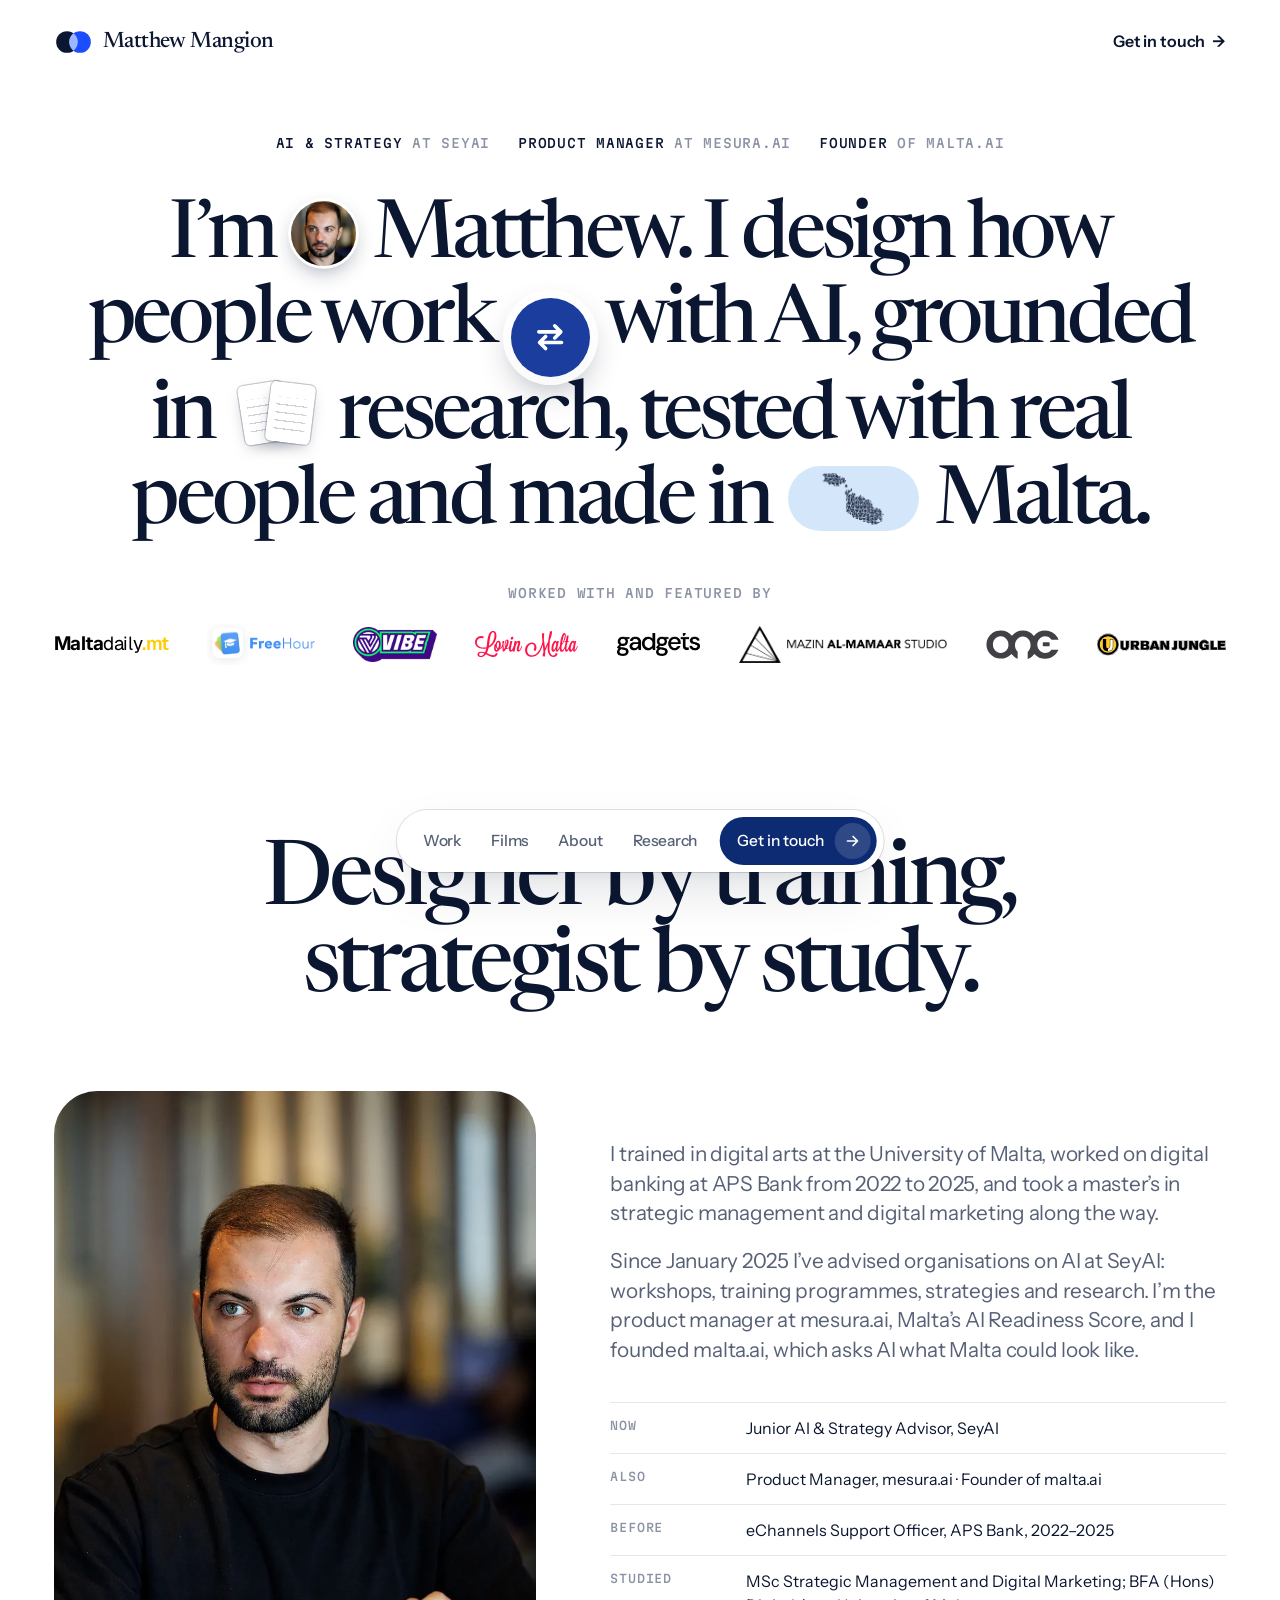
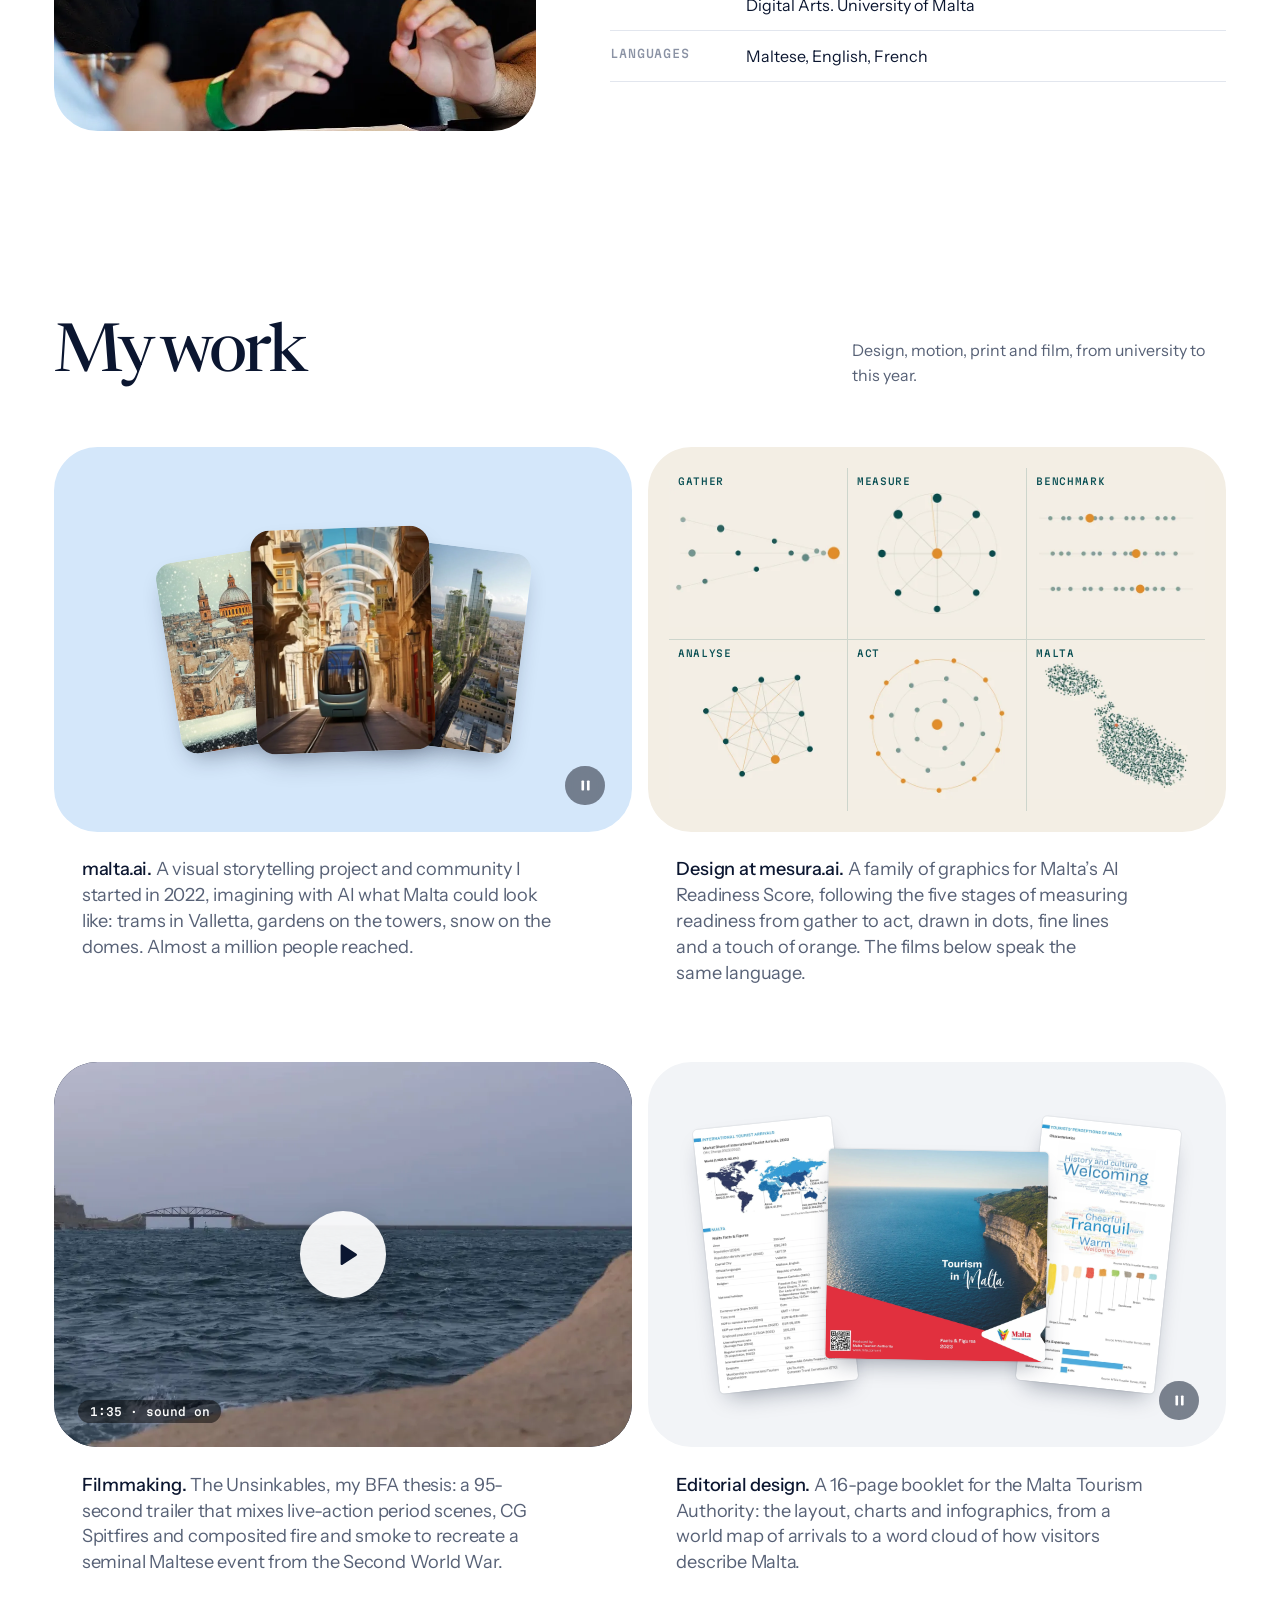
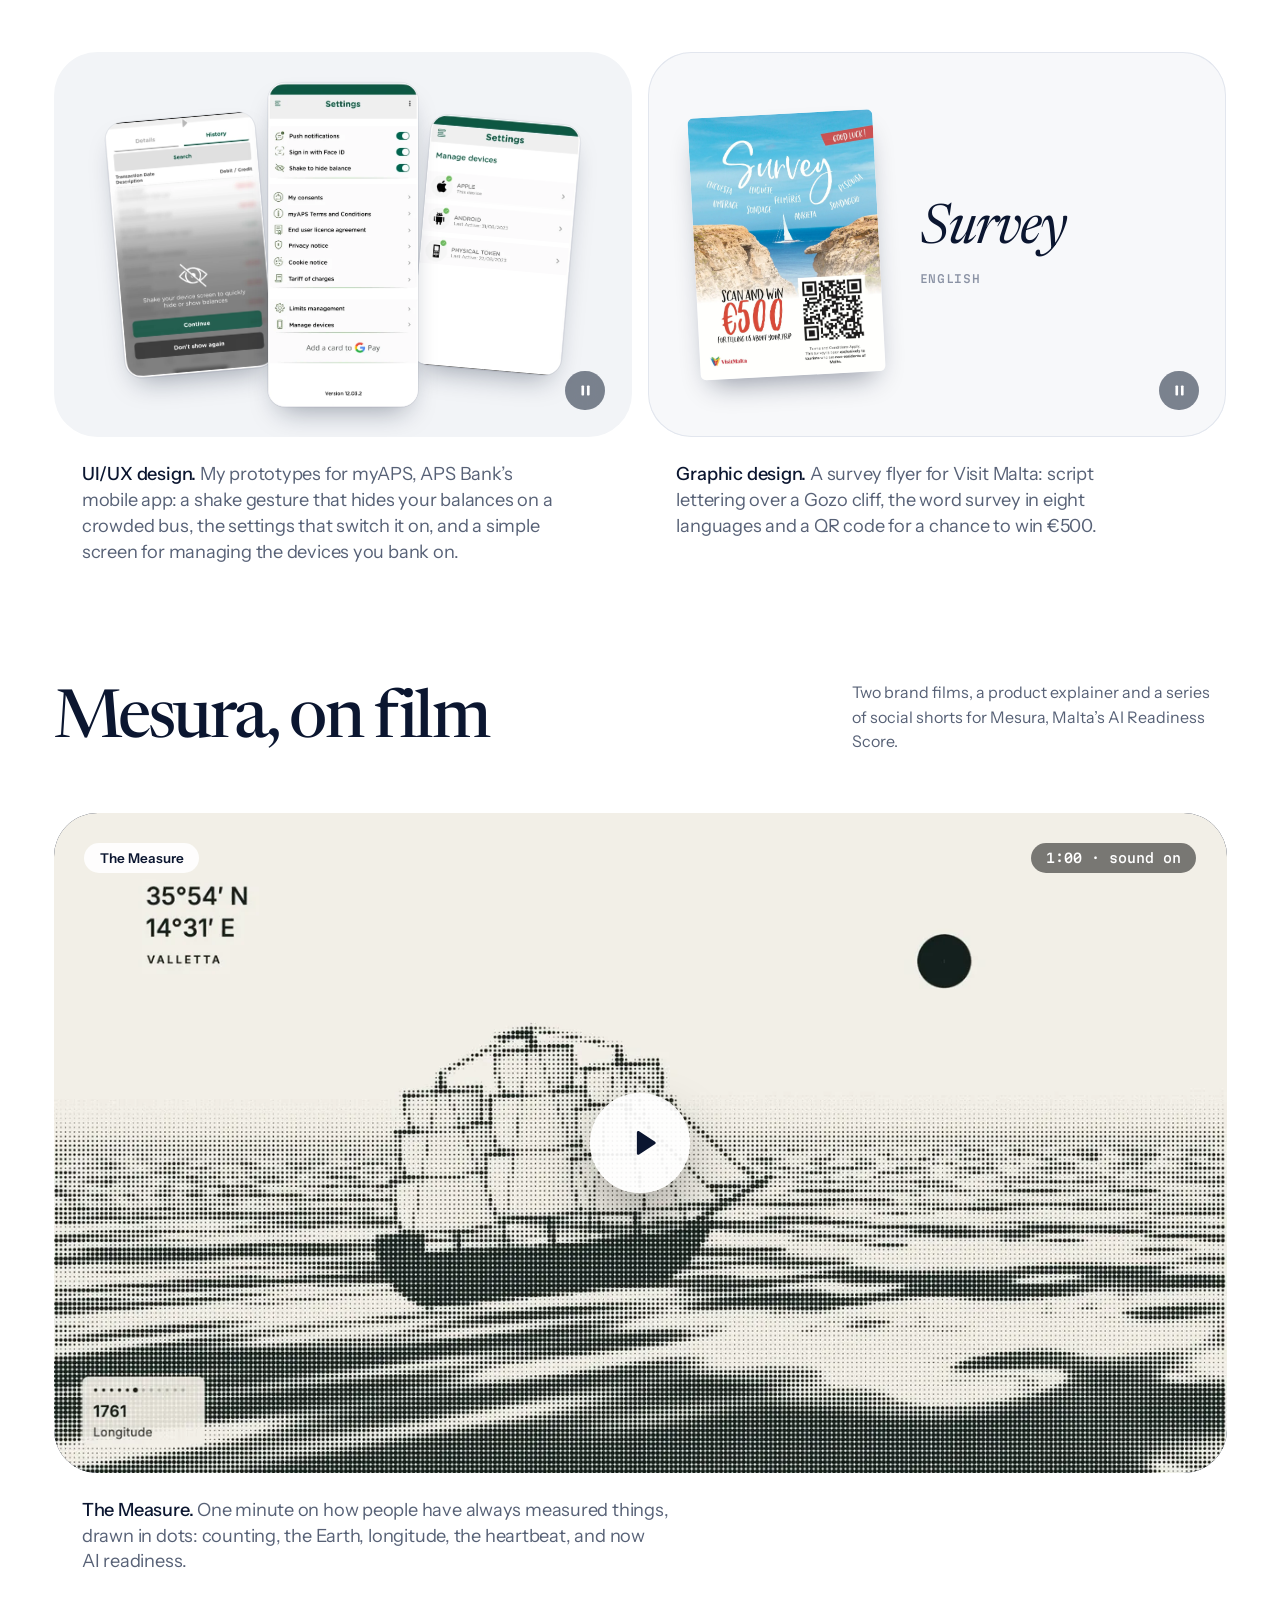
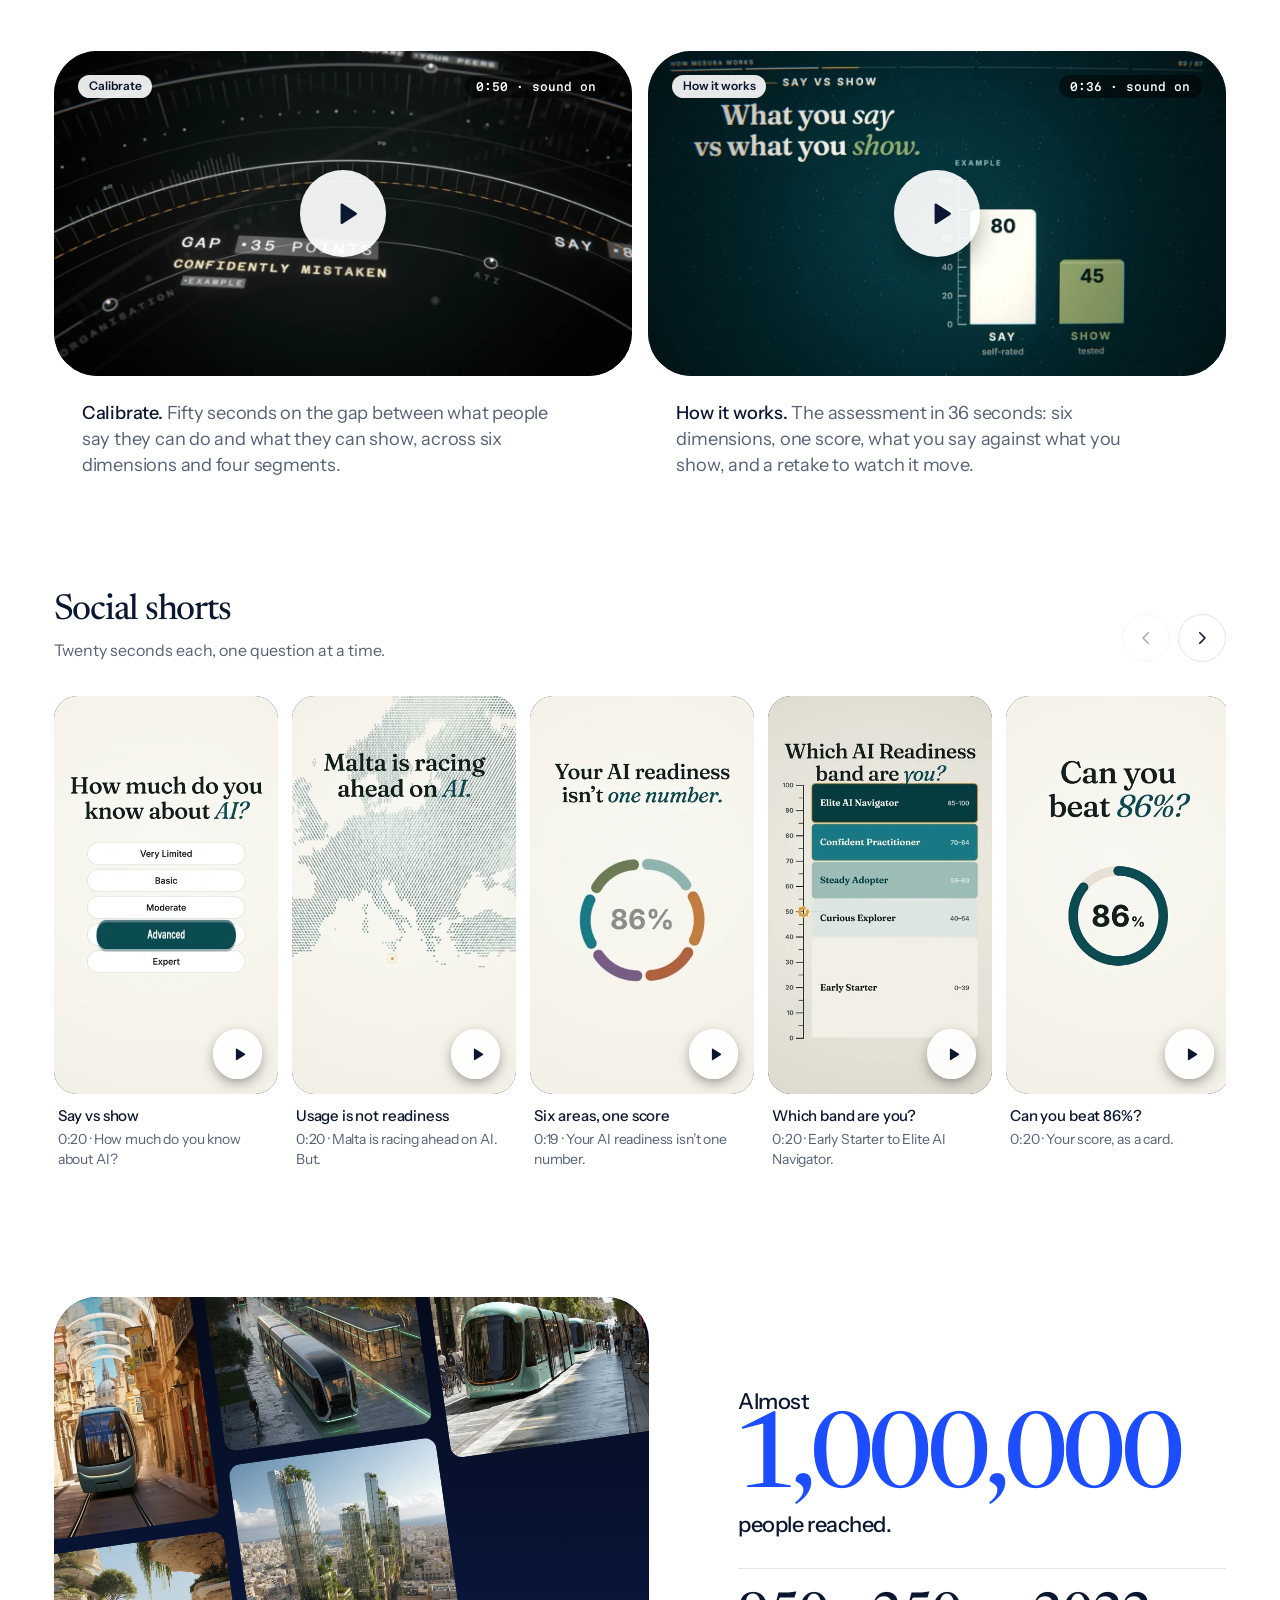
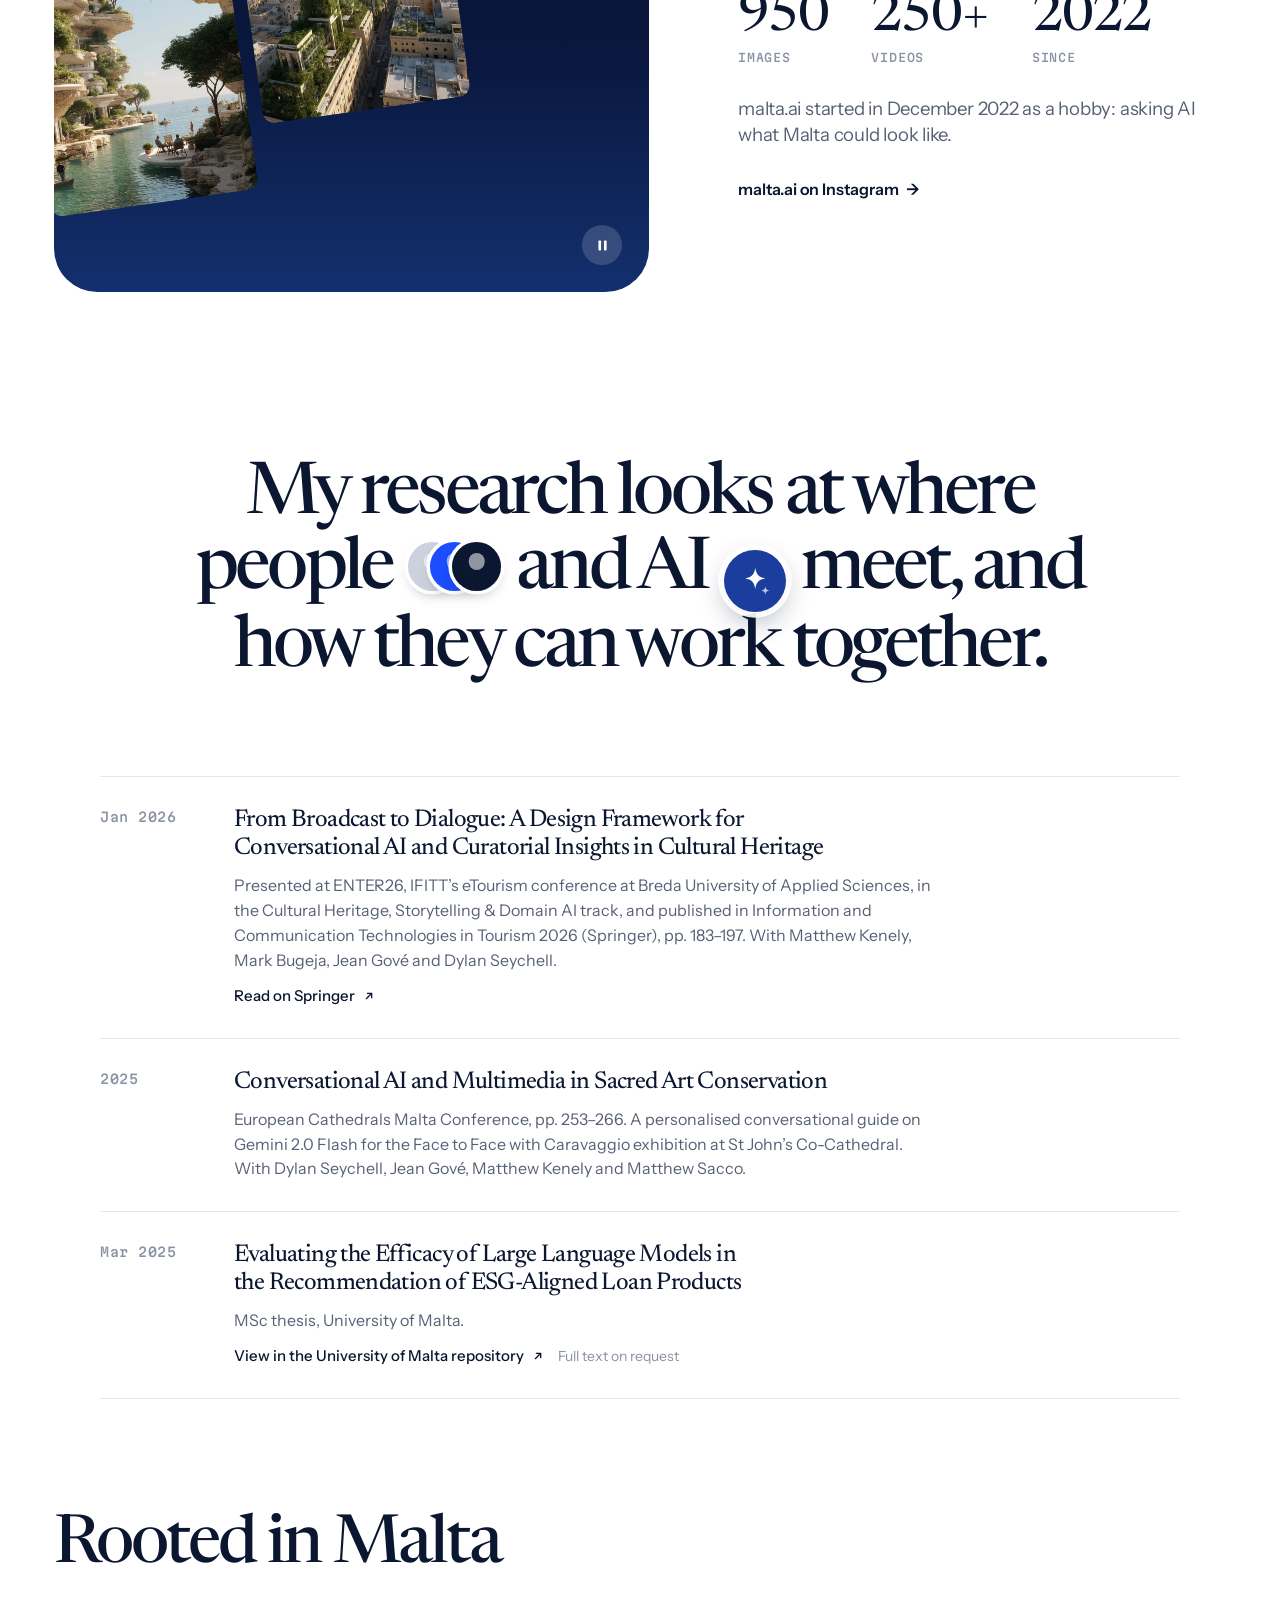
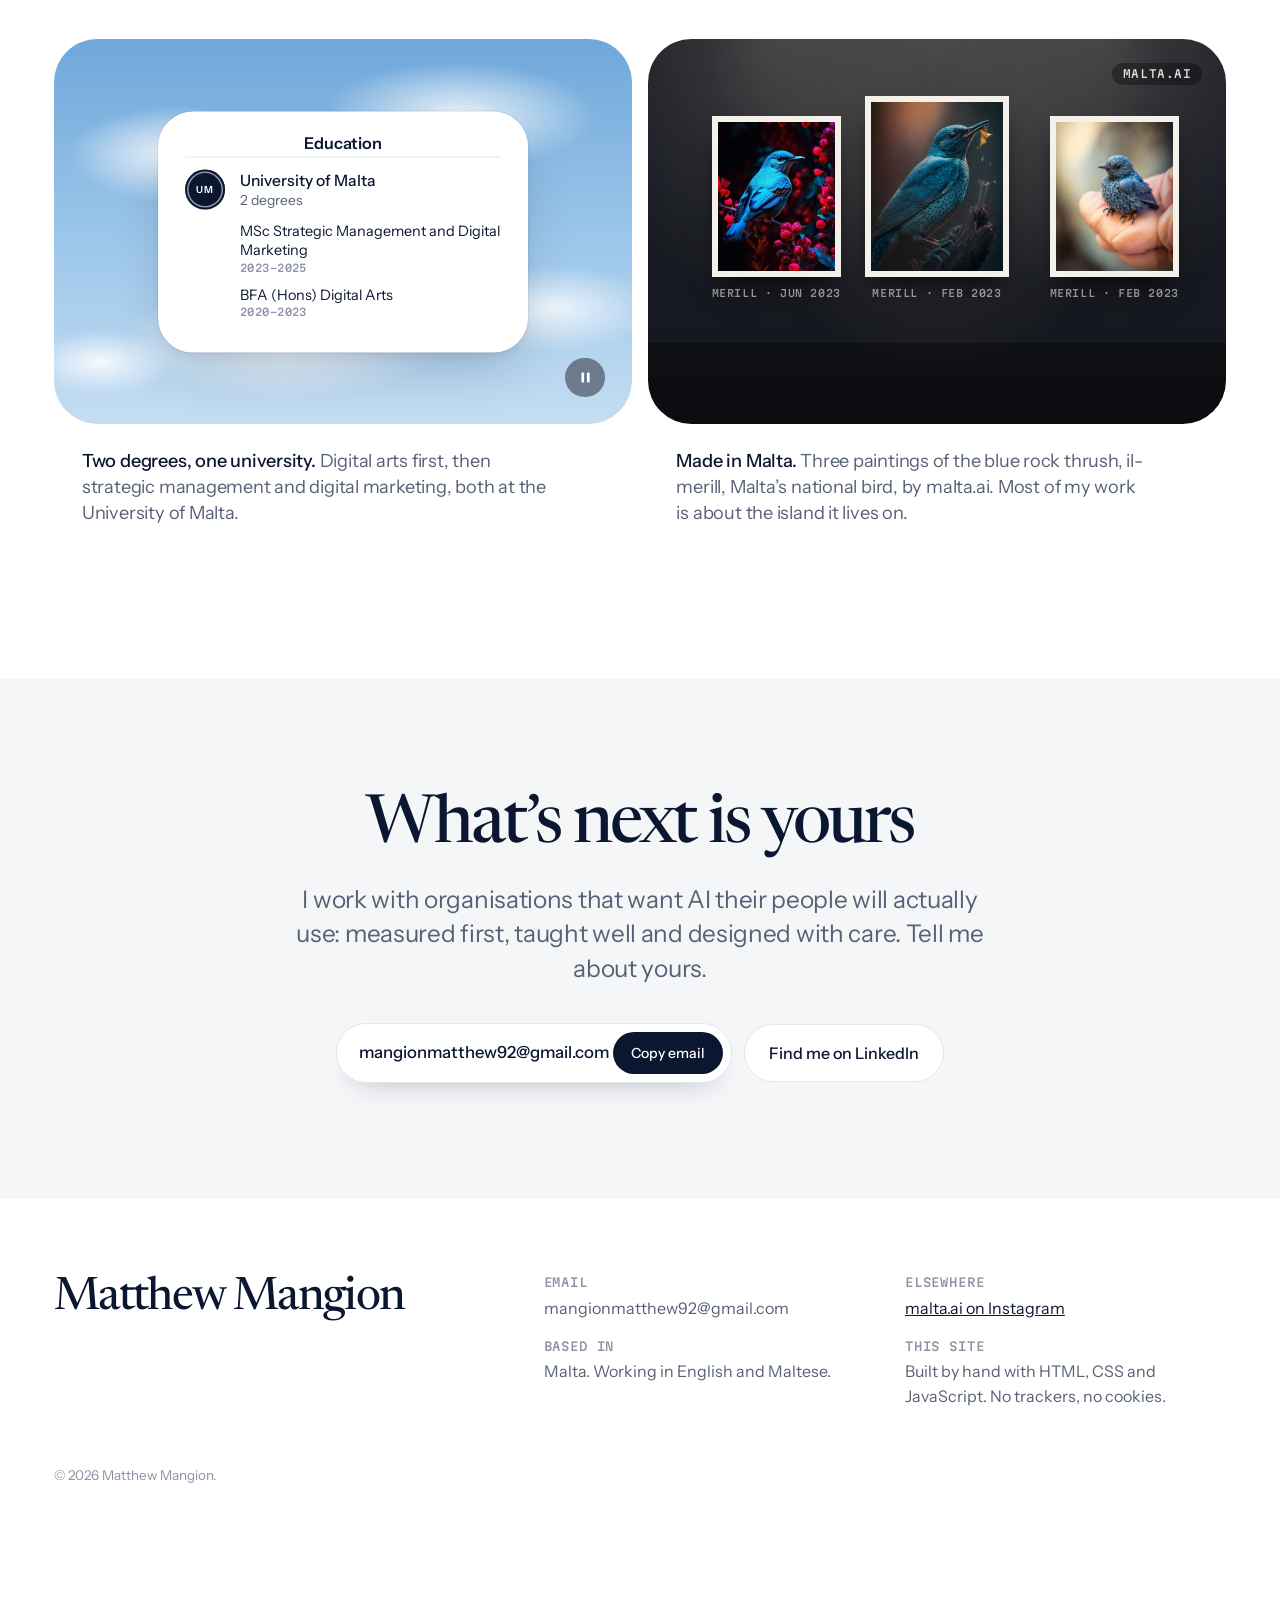
==== commit 6c4f333e: "Use matthewmangion.com and add a link preview card CNAME points GitHub Pages at matthewmangion.com. " ====
--- a/index.html
+++ b/index.html
@@ -1,6 +1,18 @@
 <!doctype html><html lang="en"><head><meta charset="utf-8"><meta name=viewport content="width=device-width,initial-scale=1,viewport-fit=cover">
 <title>Matthew Mangion</title>
 <meta name="description" content="Matthew Mangion, designer and AI strategist in Malta: selected work, research and how to get in touch.">
+<link rel="canonical" href="https://matthewmangion.com/">
+<meta property="og:type" content="website">
+<meta property="og:site_name" content="Matthew Mangion">
+<meta property="og:locale" content="en_GB">
+<meta property="og:url" content="https://matthewmangion.com/">
+<meta property="og:title" content="Matthew Mangion, designer and AI strategist in Malta">
+<meta property="og:description" content="I design how people work with AI, grounded in research, tested with real people and made in Malta.">
+<meta property="og:image" content="https://matthewmangion.com/assets/img/og.jpg">
+<meta property="og:image:width" content="1200">
+<meta property="og:image:height" content="630">
+<meta property="og:image:alt" content="Matthew Mangion: I design how people work with AI, grounded in research, tested with real people and made in Malta. Worked with and featured by Maltadaily.mt, FreeHour, Vibe FM, Lovin Malta, Gadgets, Mazin Al-Mamaar Studio, ONE and Urban Jungle.">
+<meta name="twitter:card" content="summary_large_image">
 <link rel="icon" href="data:image/svg+xml,%3Csvg xmlns=%27http://www.w3.org/2000/svg%27 viewBox=%270 0 36 36%27%3E%3Ccircle cx=%2712%27 cy=%2718%27 r=%2710%27 fill=%27%230B1630%27/%3E%3Ccircle cx=%2724%27 cy=%2718%27 r=%2710%27 fill=%27%231C4DFF%27/%3E%3Cpath d=%27M18 10A10 10 0 0 1 18 26A10 10 0 0 1 18 10Z%27 fill=%27%239DB6FF%27/%3E%3C/svg%3E">
 <style>:root{color-scheme:light;box-sizing:border-box;padding-top:env(safe-area-inset-top,0px);padding-bottom:env(safe-area-inset-bottom,0px)}html{scroll-padding-top:env(safe-area-inset-top,0px)}body{margin:0;padding:0;font:14px -apple-system,BlinkMacSystemFont,sans-serif;background:#faf9f5;color:#141413}img{max-width:100%}[hidden]:not([hidden=until-found i]){display:none!important}</style></head><body>
 <link rel="preconnect" href="https://fonts.googleapis.com">
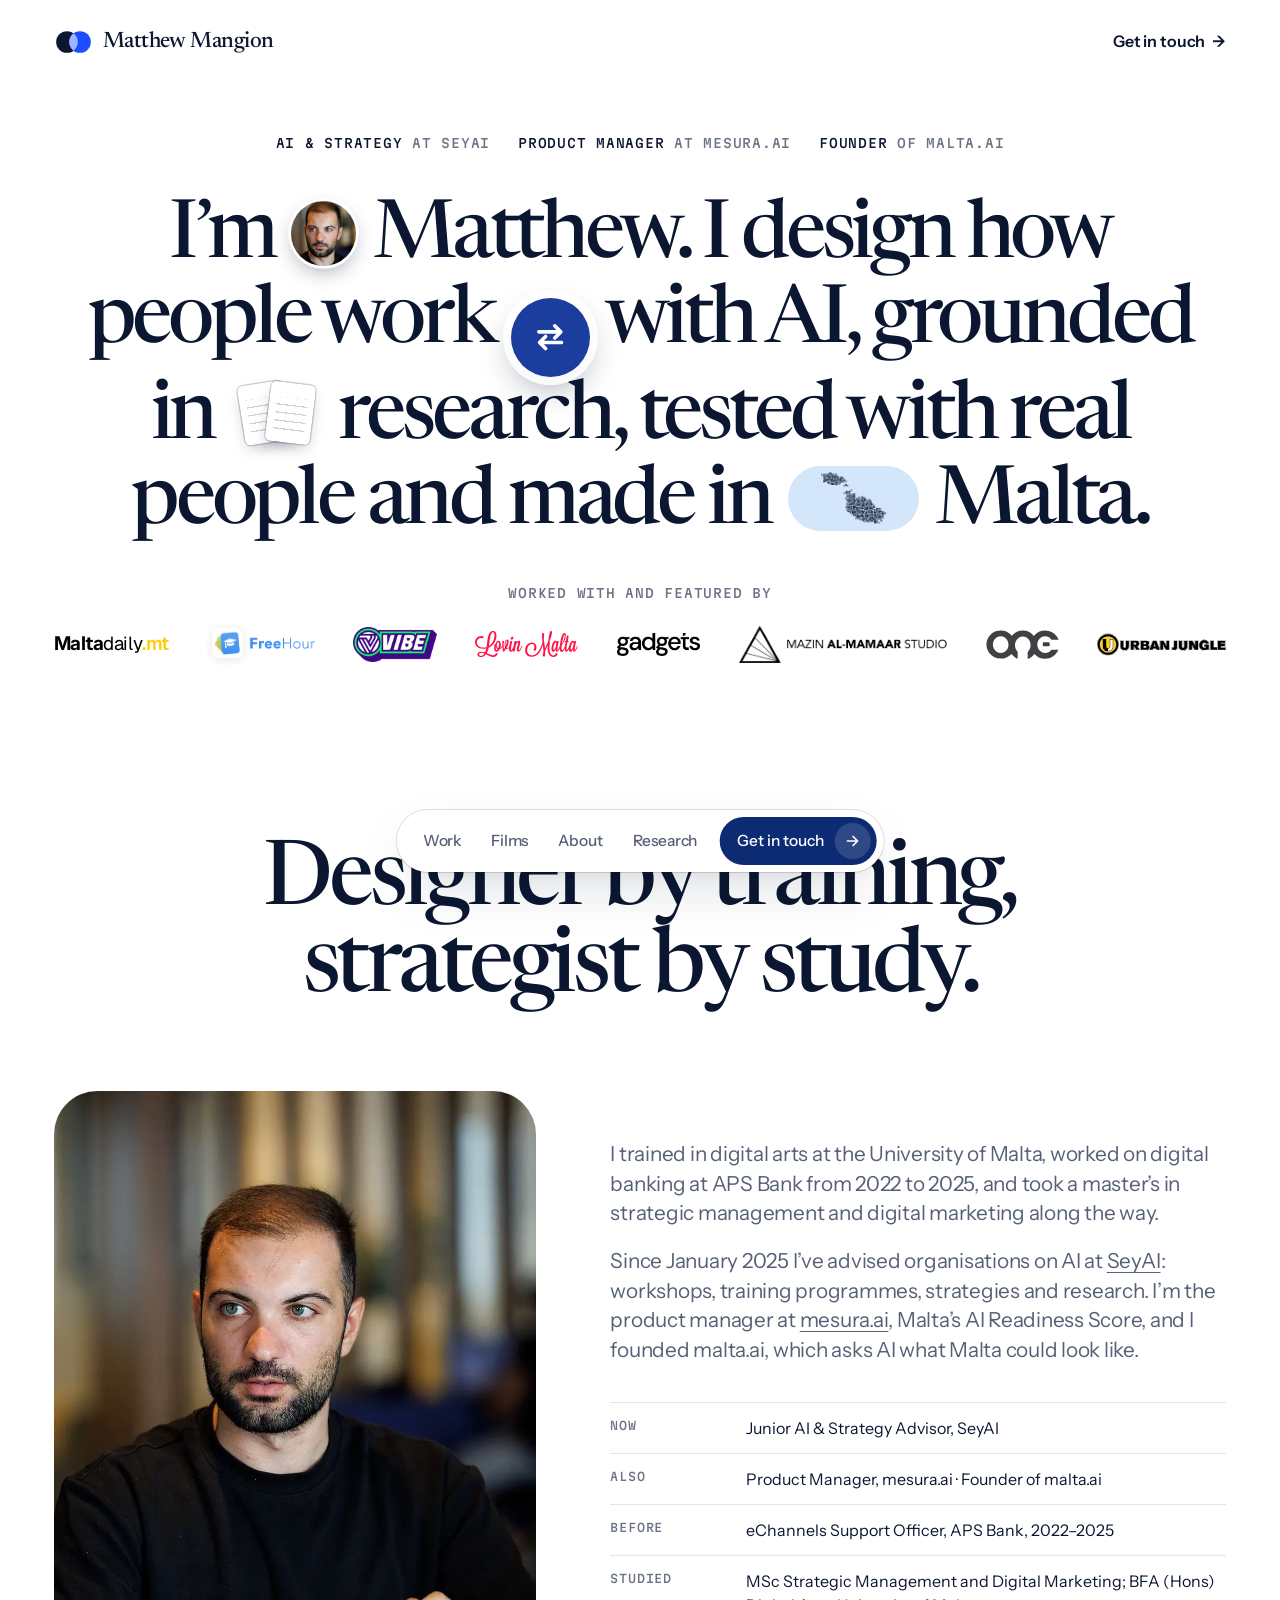
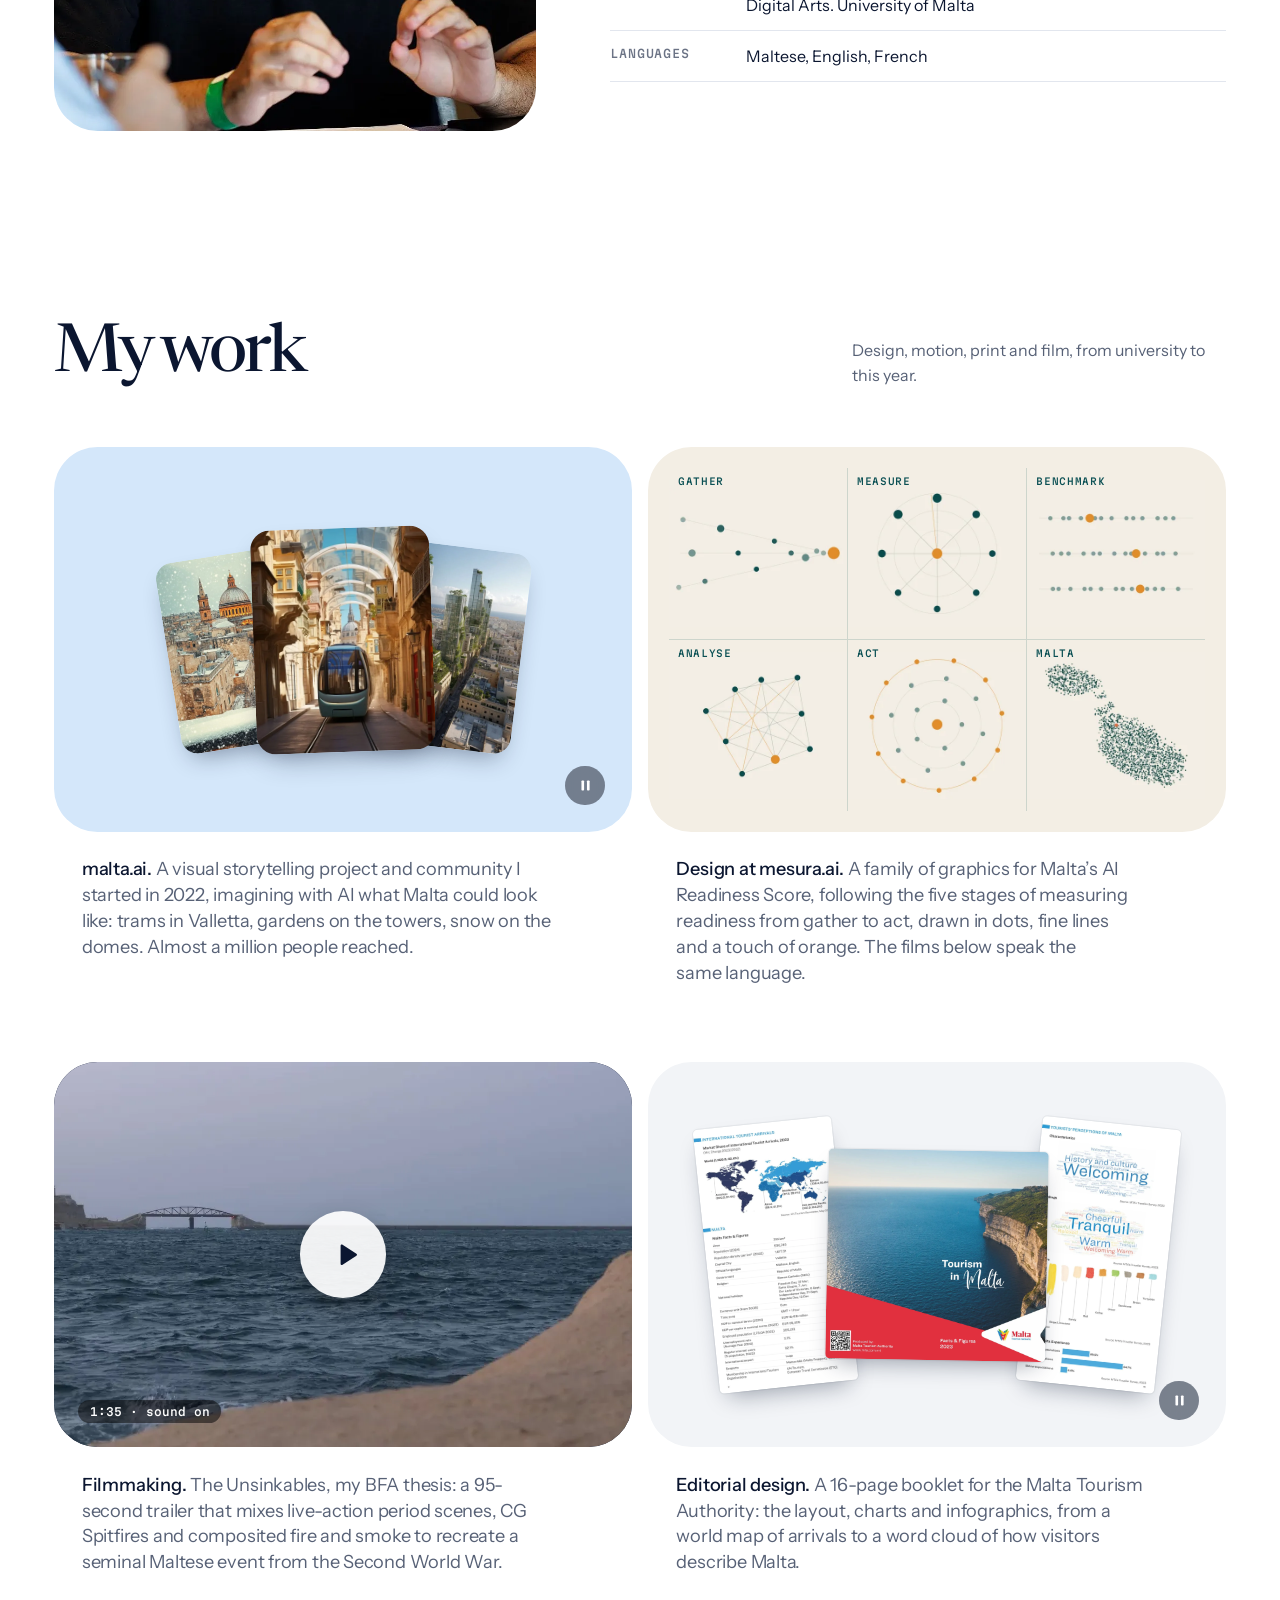
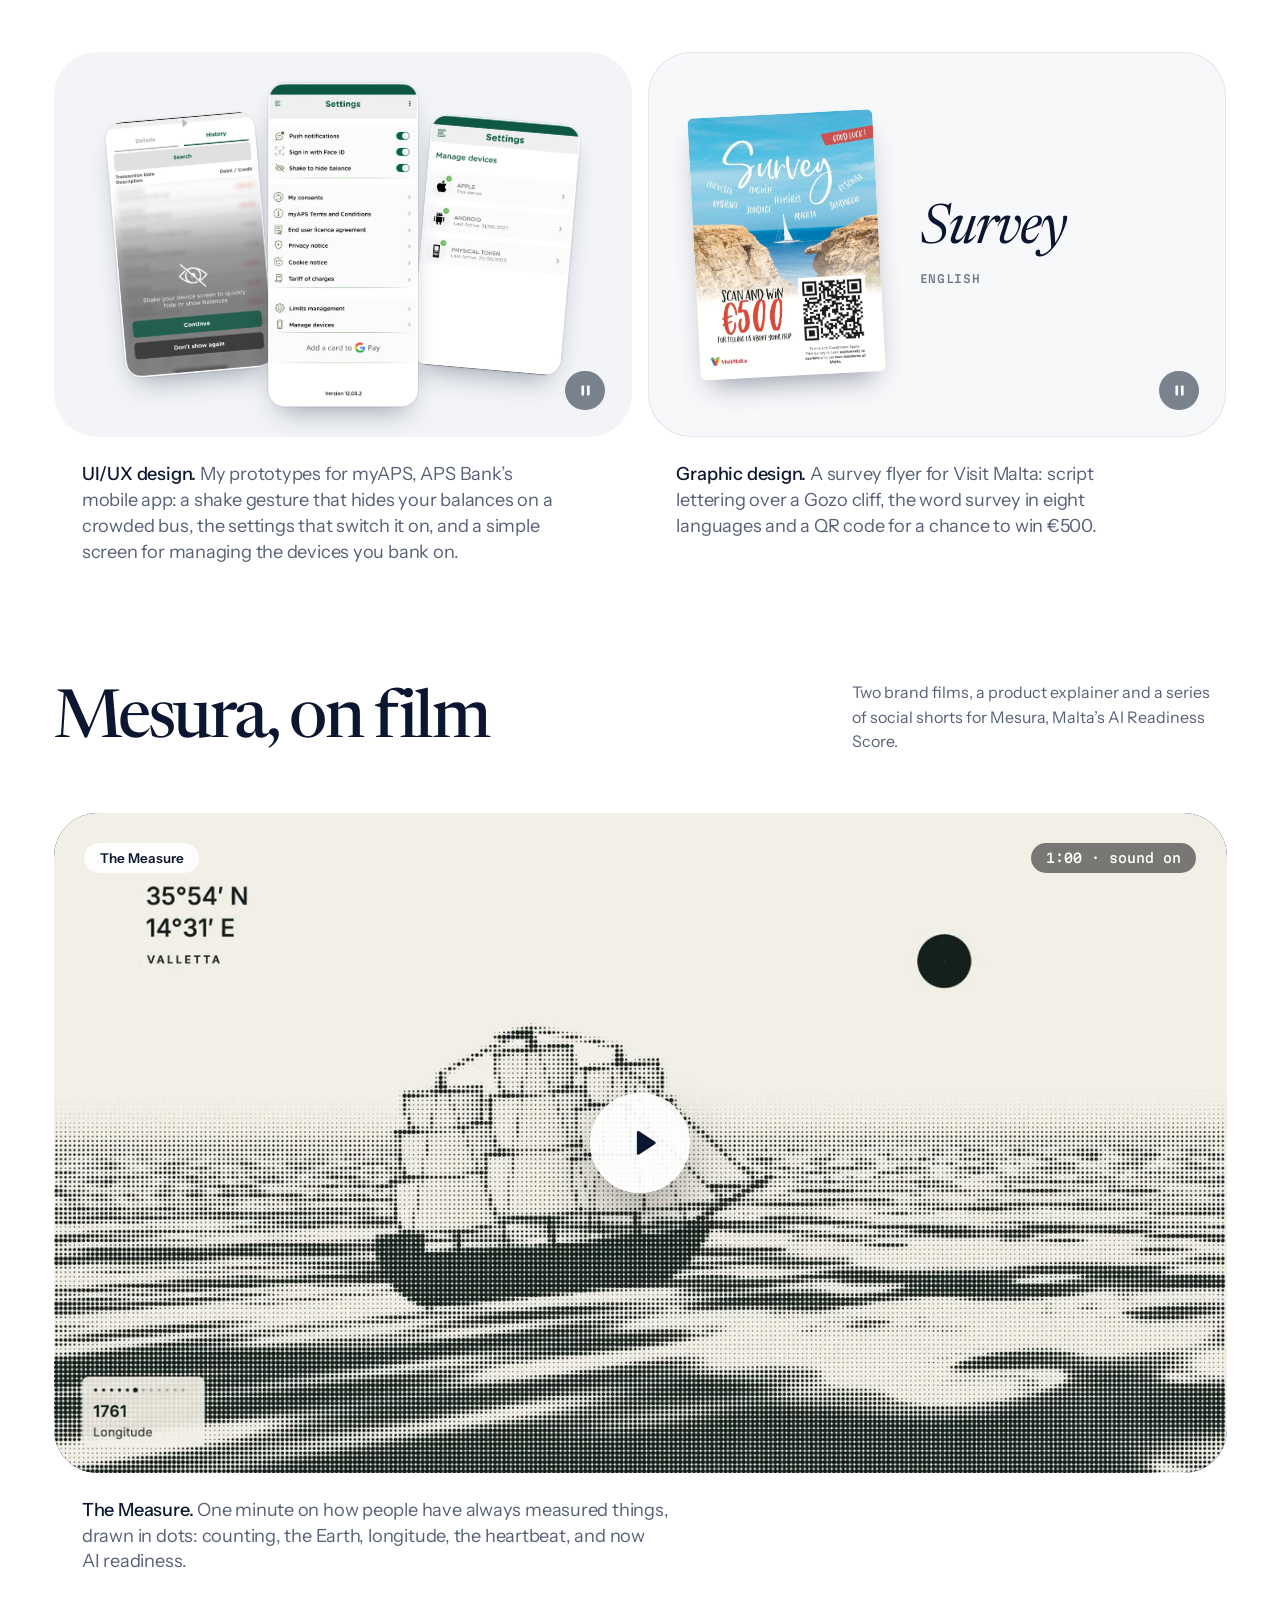
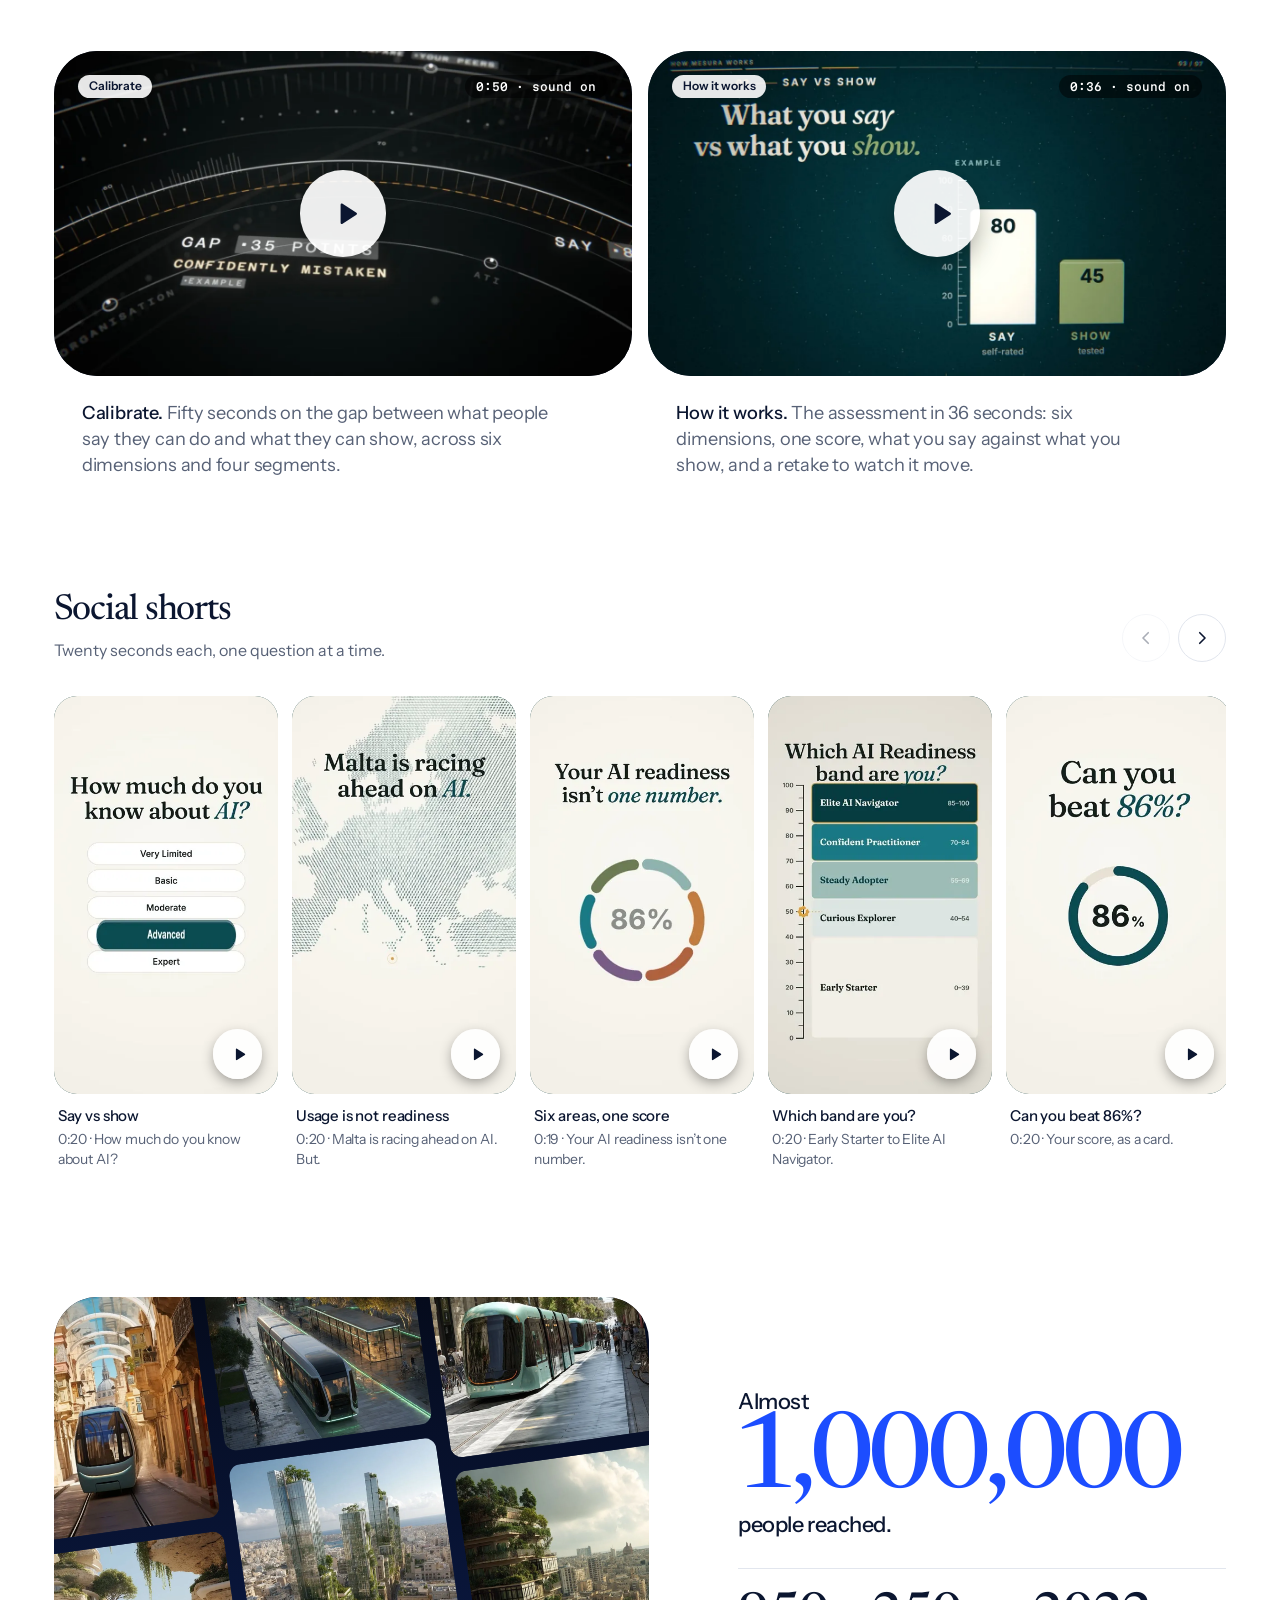
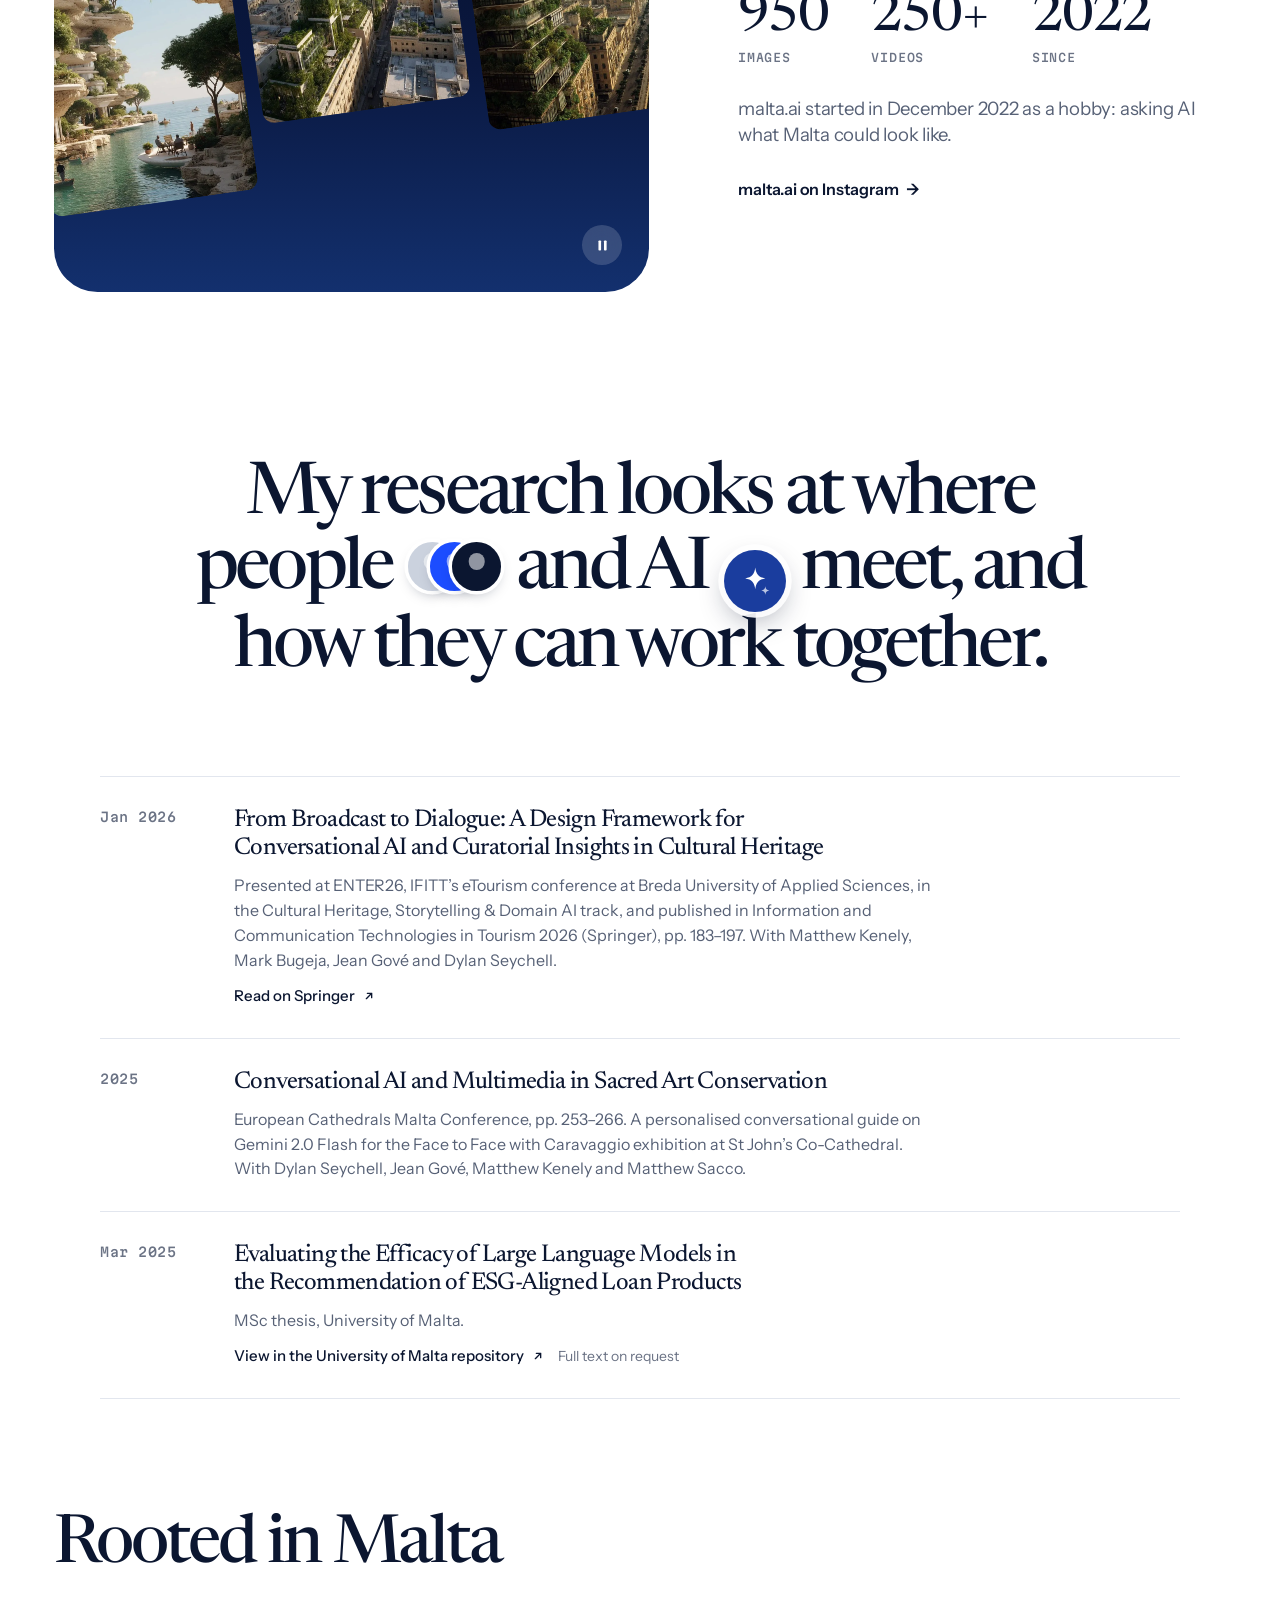
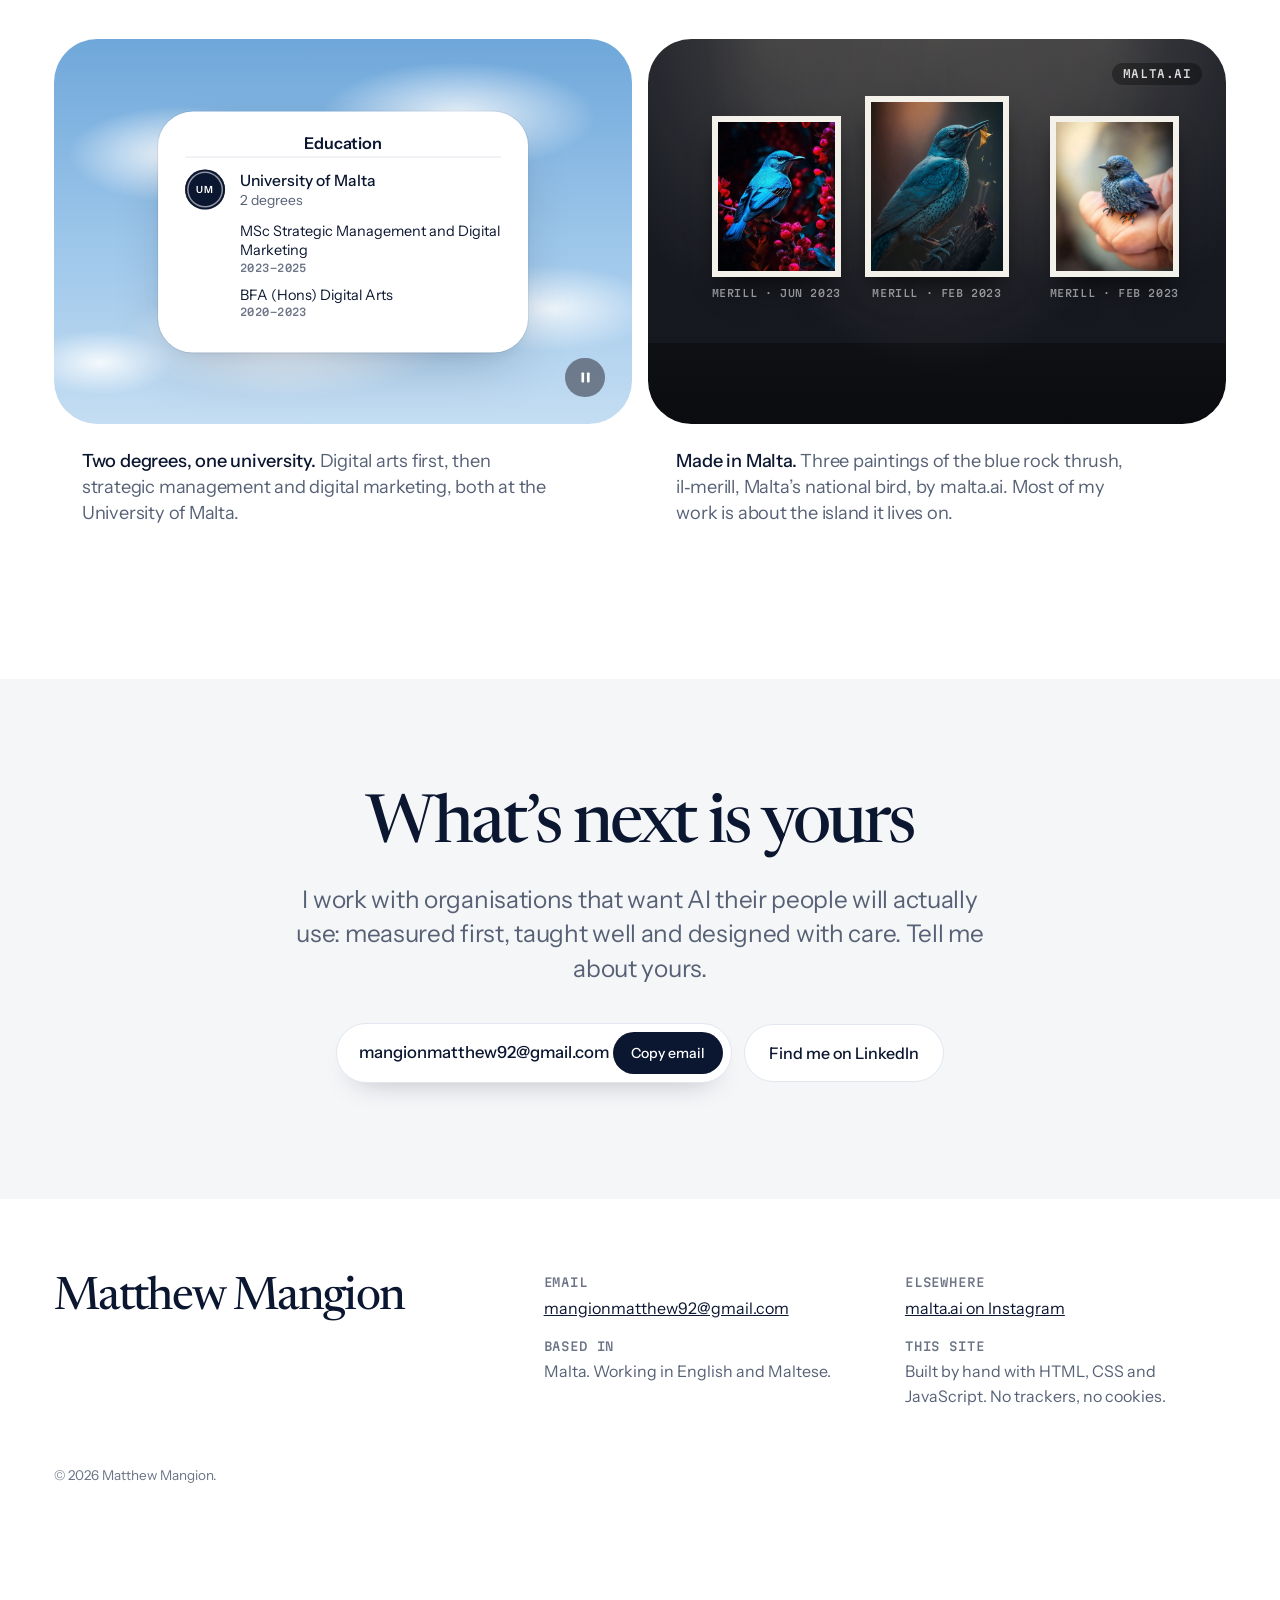
==== commit 3ec047bd: "Design, SEO and AI-search pass - Title and description that say what Matthew does; en-GB; theme colo" ====
--- a/index.html
+++ b/index.html
@@ -1,29 +1,151 @@
-<!doctype html><html lang="en"><head><meta charset="utf-8"><meta name=viewport content="width=device-width,initial-scale=1,viewport-fit=cover">
-<title>Matthew Mangion</title>
-<meta name="description" content="Matthew Mangion, designer and AI strategist in Malta: selected work, research and how to get in touch.">
+<!doctype html><html lang="en-GB"><head><meta charset="utf-8"><meta name=viewport content="width=device-width,initial-scale=1,viewport-fit=cover">
+<title>Matthew Mangion · AI strategist and designer in Malta</title>
+<meta name="description" content="Matthew Mangion, designer and AI strategist in Malta: AI strategy at SeyAI, product manager of mesura.ai, founder of malta.ai and conversational AI researcher.">
+<meta name="author" content="Matthew Mangion">
+<meta name="theme-color" content="#FFFFFF">
 <link rel="canonical" href="https://matthewmangion.com/">
 <meta property="og:type" content="website">
 <meta property="og:site_name" content="Matthew Mangion">
 <meta property="og:locale" content="en_GB">
 <meta property="og:url" content="https://matthewmangion.com/">
-<meta property="og:title" content="Matthew Mangion, designer and AI strategist in Malta">
+<meta property="og:title" content="Matthew Mangion · AI strategist and designer in Malta">
 <meta property="og:description" content="I design how people work with AI, grounded in research, tested with real people and made in Malta.">
 <meta property="og:image" content="https://matthewmangion.com/assets/img/og.jpg">
 <meta property="og:image:width" content="1200">
 <meta property="og:image:height" content="630">
 <meta property="og:image:alt" content="Matthew Mangion: I design how people work with AI, grounded in research, tested with real people and made in Malta. Worked with and featured by Maltadaily.mt, FreeHour, Vibe FM, Lovin Malta, Gadgets, Mazin Al-Mamaar Studio, ONE and Urban Jungle.">
 <meta name="twitter:card" content="summary_large_image">
-<link rel="icon" href="data:image/svg+xml,%3Csvg xmlns=%27http://www.w3.org/2000/svg%27 viewBox=%270 0 36 36%27%3E%3Ccircle cx=%2712%27 cy=%2718%27 r=%2710%27 fill=%27%230B1630%27/%3E%3Ccircle cx=%2724%27 cy=%2718%27 r=%2710%27 fill=%27%231C4DFF%27/%3E%3Cpath d=%27M18 10A10 10 0 0 1 18 26A10 10 0 0 1 18 10Z%27 fill=%27%239DB6FF%27/%3E%3C/svg%3E">
-<style>:root{color-scheme:light;box-sizing:border-box;padding-top:env(safe-area-inset-top,0px);padding-bottom:env(safe-area-inset-bottom,0px)}html{scroll-padding-top:env(safe-area-inset-top,0px)}body{margin:0;padding:0;font:14px -apple-system,BlinkMacSystemFont,sans-serif;background:#faf9f5;color:#141413}img{max-width:100%}[hidden]:not([hidden=until-found i]){display:none!important}</style></head><body>
+<link rel="icon" href="/favicon.ico" sizes="48x48">
+<link rel="icon" href="/favicon.svg" type="image/svg+xml">
+<link rel="apple-touch-icon" href="/apple-touch-icon.png">
+<style>:root{color-scheme:light;box-sizing:border-box;padding-top:env(safe-area-inset-top,0px);padding-bottom:env(safe-area-inset-bottom,0px)}html{scroll-padding-top:env(safe-area-inset-top,0px)}body{margin:0;padding:0;font:14px -apple-system,BlinkMacSystemFont,sans-serif;background:#faf9f5;color:#141413}img{max-width:100%}[hidden]:not([hidden=until-found i]){display:none!important}</style>
 <link rel="preconnect" href="https://fonts.googleapis.com">
 <link rel="preconnect" href="https://fonts.gstatic.com" crossorigin>
-<link rel="stylesheet" href="https://fonts.googleapis.com/css2?family=Instrument+Sans:ital,wdth,wght@0,75..100,400..700;1,75..100,400..700&family=Martian+Mono:wdth,wght@75..112.5,300..600&family=Newsreader:ital,opsz,wght@0,6..72,300..700;1,6..72,300..700&display=swap">
+<link rel="stylesheet" href="https://fonts.googleapis.com/css2?family=Instrument+Sans:wght@400..700&family=Martian+Mono:wght@300..600&family=Newsreader:ital,opsz,wght@0,6..72,300..700;1,6..72,300..700&display=swap">
 <link rel="stylesheet" href="https://fonts.googleapis.com/css2?family=Geist:wght@400;600;700&family=Inter:wght@700&text=Maltdiy.m&display=swap">
-<link rel="stylesheet" href="assets/css/site.css">
+<link rel="stylesheet" href="assets/css/site.css?v=2">
+<script type="application/ld+json">
+{
+  "@context": "https://schema.org",
+  "@graph": [
+    {
+      "@type": "WebSite",
+      "@id": "https://matthewmangion.com/#website",
+      "url": "https://matthewmangion.com/",
+      "name": "Matthew Mangion",
+      "inLanguage": "en-GB",
+      "publisher": { "@id": "https://matthewmangion.com/#person" }
+    },
+    {
+      "@type": "ProfilePage",
+      "@id": "https://matthewmangion.com/#profile",
+      "url": "https://matthewmangion.com/",
+      "name": "Matthew Mangion · AI strategist and designer in Malta",
+      "inLanguage": "en-GB",
+      "isPartOf": { "@id": "https://matthewmangion.com/#website" },
+      "mainEntity": { "@id": "https://matthewmangion.com/#person" },
+      "primaryImageOfPage": { "@type": "ImageObject", "url": "https://matthewmangion.com/assets/img/og.jpg", "width": 1200, "height": 630 },
+      "dateModified": "2026-10-02"
+    },
+    {
+      "@type": "Person",
+      "@id": "https://matthewmangion.com/#person",
+      "name": "Matthew Mangion",
+      "givenName": "Matthew",
+      "familyName": "Mangion",
+      "url": "https://matthewmangion.com/",
+      "image": "https://matthewmangion.com/assets/img/work/portrait.webp",
+      "email": "mailto:mangionmatthew92@gmail.com",
+      "description": "Designer and AI strategist in Malta. Junior AI & Strategy Advisor at SeyAI since January 2025, Product Manager at mesura.ai (Malta's AI Readiness Score) and founder of malta.ai, a visual storytelling project that imagines with AI what Malta could look like.",
+      "jobTitle": ["Junior AI & Strategy Advisor", "Product Manager"],
+      "worksFor": [
+        { "@type": "Organization", "name": "SeyAI", "url": "https://ai.seytravel.com/" },
+        { "@id": "https://matthewmangion.com/#mesura" }
+      ],
+      "alumniOf": { "@id": "https://matthewmangion.com/#um" },
+      "hasCredential": [
+        { "@type": "EducationalOccupationalCredential", "credentialCategory": "degree", "name": "MSc Strategic Management and Digital Marketing", "recognizedBy": { "@id": "https://matthewmangion.com/#um" } },
+        { "@type": "EducationalOccupationalCredential", "credentialCategory": "degree", "name": "BFA (Hons) Digital Arts", "recognizedBy": { "@id": "https://matthewmangion.com/#um" } }
+      ],
+      "knowsAbout": ["AI strategy", "AI readiness", "AI training", "Conversational AI", "Human-AI collaboration", "UX and UI design", "Editorial design", "Motion graphics", "Filmmaking", "Strategic management", "Digital marketing"],
+      "knowsLanguage": ["mt", "en", "fr"],
+      "homeLocation": { "@type": "Country", "name": "Malta" }
+    },
+    {
+      "@type": "Organization",
+      "@id": "https://matthewmangion.com/#mesura",
+      "name": "mesura.ai",
+      "alternateName": "Mesura",
+      "url": "https://mesura.ai/",
+      "description": "Malta's AI Readiness Score."
+    },
+    {
+      "@type": "Organization",
+      "@id": "https://matthewmangion.com/#malta-ai",
+      "name": "malta.ai",
+      "description": "A visual storytelling project and community that imagines with AI what Malta could look like. Almost a million people reached with 950 images and more than 250 videos.",
+      "foundingDate": "2022-12",
+      "founder": { "@id": "https://matthewmangion.com/#person" },
+      "sameAs": ["https://www.instagram.com/malta.ai/"]
+    },
+    {
+      "@type": "CollegeOrUniversity",
+      "@id": "https://matthewmangion.com/#um",
+      "name": "University of Malta",
+      "url": "https://www.um.edu.mt/"
+    },
+    {
+      "@type": "ScholarlyArticle",
+      "headline": "From Broadcast to Dialogue: A Design Framework for Conversational AI and Curatorial Insights in Cultural Heritage",
+      "author": [
+        { "@type": "Person", "name": "Matthew Kenely" },
+        { "@id": "https://matthewmangion.com/#person" },
+        { "@type": "Person", "name": "Mark Bugeja" },
+        { "@type": "Person", "name": "Jean Gové" },
+        { "@type": "Person", "name": "Dylan Seychell" }
+      ],
+      "datePublished": "2026",
+      "isPartOf": { "@type": "Book", "name": "Information and Communication Technologies in Tourism 2026", "publisher": { "@type": "Organization", "name": "Springer Nature" } },
+      "pagination": "183-197",
+      "url": "https://doi.org/10.1007/978-3-032-23925-9_13",
+      "identifier": { "@type": "PropertyValue", "propertyID": "DOI", "value": "10.1007/978-3-032-23925-9_13" }
+    },
+    {
+      "@type": "ScholarlyArticle",
+      "headline": "Conversational AI and Multimedia in Sacred Art Conservation",
+      "abstract": "A personalised conversational guide on Gemini 2.0 Flash for the Face to Face with Caravaggio exhibition at St John's Co-Cathedral.",
+      "author": [
+        { "@id": "https://matthewmangion.com/#person" },
+        { "@type": "Person", "name": "Dylan Seychell" },
+        { "@type": "Person", "name": "Jean Gové" },
+        { "@type": "Person", "name": "Matthew Kenely" },
+        { "@type": "Person", "name": "Matthew Sacco" }
+      ],
+      "datePublished": "2025",
+      "isPartOf": { "@type": "Book", "name": "European Cathedrals Malta Conference" },
+      "pagination": "253-266"
+    },
+    {
+      "@type": "Thesis",
+      "name": "Evaluating the Efficacy of Large Language Models in the Recommendation of ESG-Aligned Loan Products",
+      "author": { "@id": "https://matthewmangion.com/#person" },
+      "inSupportOf": "MSc Strategic Management and Digital Marketing",
+      "datePublished": "2025-03",
+      "sourceOrganization": { "@id": "https://matthewmangion.com/#um" },
+      "url": "https://www.um.edu.mt/library/oar/handle/123456789/146621"
+    }
+  ]
+}
+</script>
+</head><body>
 <style>
   .card { container-type: inline-size; }
   section[id] { scroll-margin-top: 24px; }
-  .site-head__in .link-strong { font-size: 16px; }
+  .site-head__in .link-strong { font-size: 16px; white-space: nowrap; }
+  @media (max-width: 400px) { .site-head__in { gap: 12px; } .wordmark { font-size: 19px; gap: 8px; } .wordmark__mark { width: 33px; height: 22px; } .site-head__in .link-strong { font-size: 15px; } }
+  @media (max-width: 340px) { .site-head__in .link-strong::after { display: none; } }
+  .skip-link { position: absolute; z-index: 60; left: 12px; top: -60px; padding: 10px 16px; border-radius: 999px; background: var(--ink); color: #fff; font: 500 15px/1 var(--sans); text-decoration: none; }
+  .skip-link:focus { top: 12px; }
 
   /* ---------------------------------------------------------------- hero */
   .hero { padding-block: clamp(28px, 4vw, 72px) clamp(72px, 9vw, 150px); }
@@ -334,6 +456,7 @@
 
   @media (prefers-reduced-motion: reduce) { .obj { animation: none; } }
 </style>
+<a class="skip-link" href="#top">Skip to content</a>
 <header class="site-head">
   <div class="wrap site-head__in">
     <a class="wordmark" href="#top"><svg class="wordmark__mark" viewBox="0 0 36 24" aria-hidden="true"><circle cx="12" cy="12" r="10" fill="#0B1630"/><circle cx="24" cy="12" r="10" fill="#1C4DFF"/><path d="M18 4A10 10 0 0 1 18 20A10 10 0 0 1 18 4Z" fill="#9DB6FF"/></svg>Matthew Mangion</a>
@@ -374,7 +497,7 @@
         <figure class="card about__photo"><img src="assets/img/work/portrait.webp" alt="Matthew Mangion in a black t-shirt, mid-conversation at a table" loading="lazy"></figure>
         <div>
           <p class="lead">I trained in digital arts at the University of Malta, worked on digital banking at APS Bank from 2022 to 2025, and took a master’s in strategic management and digital marketing along the way.</p>
-          <p class="lead">Since January 2025 I’ve advised organisations on AI at SeyAI: workshops, training programmes, strategies and research. I’m the product manager at mesura.ai, Malta’s AI Readiness Score, and I founded malta.ai, which asks AI what Malta could look like.</p>
+          <p class="lead">Since January 2025 I’ve advised organisations on AI at <a href="https://ai.seytravel.com/" target="_blank" rel="noopener">SeyAI</a>: workshops, training programmes, strategies and research. I’m the product manager at <a href="https://mesura.ai/" target="_blank" rel="noopener">mesura.ai</a>, Malta’s AI Readiness Score, and I founded malta.ai, which asks AI what Malta could look like.</p>
           <dl class="facts">
             <div><dt>Now</dt><dd>Junior AI &amp; Strategy Advisor, SeyAI</dd></div>
             <div><dt>Also</dt><dd>Product Manager, mesura.ai · Founder of malta.ai</dd></div>
@@ -396,9 +519,9 @@
       <div class="grid-2">
         <figure>
           <div class="card card--lagoon w-deck" data-v="deck" data-pausable>
-            <img src="assets/img/malta-ai/transit-407.webp" alt="A tram glides under a glass canopy through a Valletta street">
-            <img src="assets/img/malta-ai/green-611.webp" alt="Plant-covered towers rising above the harbour">
-            <img src="assets/img/malta-ai/seasons-854.webp" alt="Snow falling over the domes of the city">
+            <img src="assets/img/malta-ai/transit-407.webp" alt="A tram glides under a glass canopy through a Valletta street" loading="lazy">
+            <img src="assets/img/malta-ai/green-611.webp" alt="Plant-covered towers rising above the harbour" loading="lazy">
+            <img src="assets/img/malta-ai/seasons-854.webp" alt="Snow falling over the domes of the city" loading="lazy">
             <img src="assets/img/malta-ai/night-418.webp" alt="A glowing harbour city under a deep blue night" loading="lazy">
             <img src="assets/img/malta-ai/architecture-488.webp" alt="A curving timber pavilion beside a baroque dome" loading="lazy">
             <img src="assets/img/malta-ai/whimsy-708.webp" alt="A painted luzzu fishing boat" loading="lazy">
@@ -562,7 +685,7 @@
             <figure class="gallery__work gallery__work--r"><img src="assets/img/malta-ai/merill-051.webp" alt="A blue rock thrush chick held in a hand" loading="lazy"><figcaption>Merill · Feb 2023</figcaption></figure>
             <span class="credit">malta.ai</span>
           </div>
-          <figcaption class="caption"><b>Made in Malta.</b> Three paintings of the blue rock thrush, il-merill, Malta’s national bird, by malta.ai. Most of my work is about the island it lives on.</figcaption>
+          <figcaption class="caption"><b>Made in Malta.</b> Three paintings of the blue rock thrush, il&#8209;merill, Malta’s national bird, by malta.ai. Most of my work is about the island it lives on.</figcaption>
         </figure>
       </div>
     </div>
@@ -584,7 +707,7 @@
   <div class="wrap site-foot__grid">
     <h2>Matthew Mangion</h2>
     <dl>
-      <div><dt>Email</dt><dd>mangionmatthew92@gmail.com</dd></div>
+      <div><dt>Email</dt><dd><a href="mailto:mangionmatthew92@gmail.com">mangionmatthew92@gmail.com</a></dd></div>
       <div><dt>Based in</dt><dd>Malta. Working in English and Maltese.</dd></div>
     </dl>
     <dl>
@@ -600,7 +723,7 @@
   <a class="dock__link" href="#mesura">Films</a>
   <a class="dock__link" href="#about">About</a>
   <a class="dock__link" href="#research">Research</a>
-  <a class="dock__cta" href="#contact"><span>Get in touch</span><b aria-hidden="true"><svg viewBox="0 0 24 24"><path d="M5 12h13M12.5 6l6 6-6 6" fill="none" stroke="currentColor" stroke-width="2.2" stroke-linecap="round" stroke-linejoin="round"/></svg></b></a>
+  <a class="dock__cta" href="#contact" aria-label="Get in touch"><span>Get in touch</span><b aria-hidden="true"><svg viewBox="0 0 24 24"><path d="M5 12h13M12.5 6l6 6-6 6" fill="none" stroke="currentColor" stroke-width="2.2" stroke-linecap="round" stroke-linejoin="round"/></svg></b></a>
 </nav>
 
 <script src="assets/js/site.js"></script>
--- a/assets/css/site.css
+++ b/assets/css/site.css
@@ -8,7 +8,7 @@
   --paper: #FFFFFF;
   --ink: #0B1630;          /* Harbour: headlines and primary text */
   --ink-2: #576176;        /* the grey continuation in captions */
-  --ink-3: #8A92A4;        /* meta, placeholders */
+  --ink-3: #6B7385;        /* meta and labels: darkened from #8A92A4 to pass WCAG AA (4.7:1 on white) */
   --rule: #E2E6EE;
   --mist: #F2F4F7;         /* Limestone: light grey card */
   --mist-2: #E8EBF0;
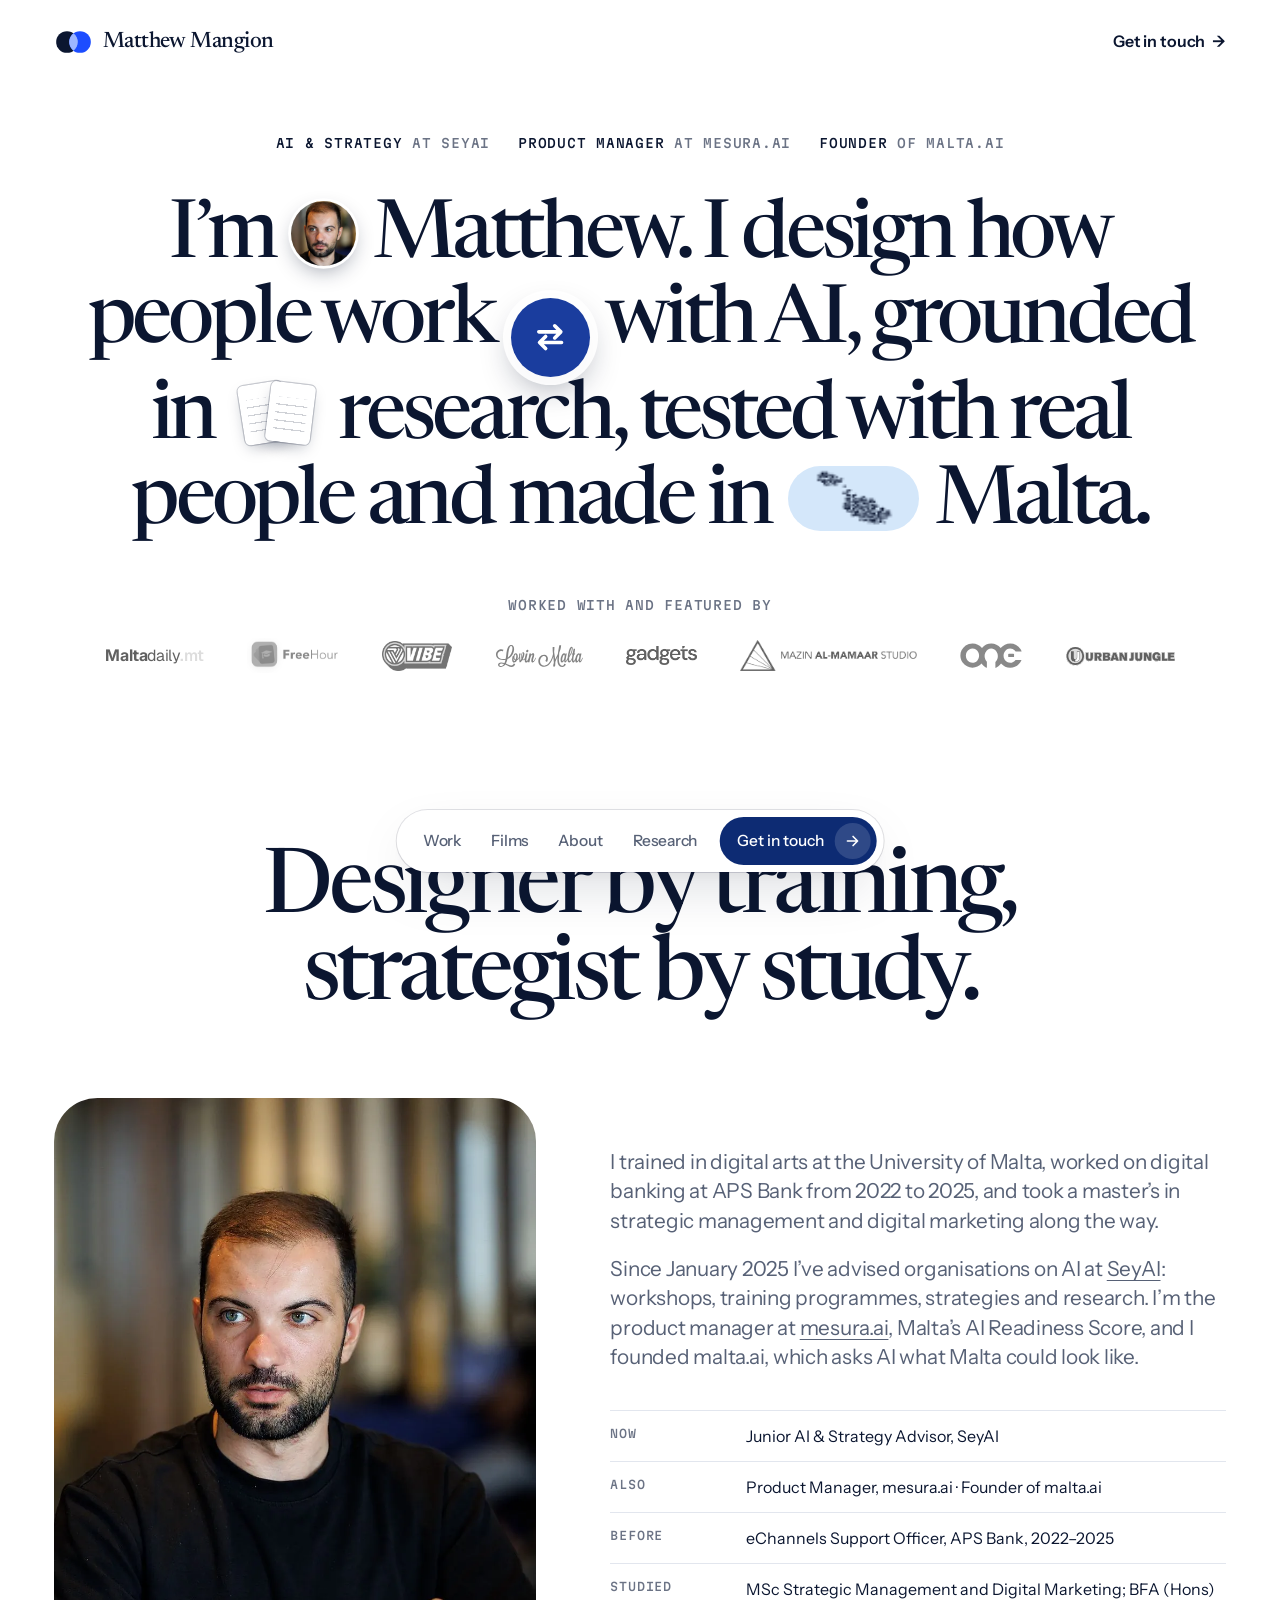
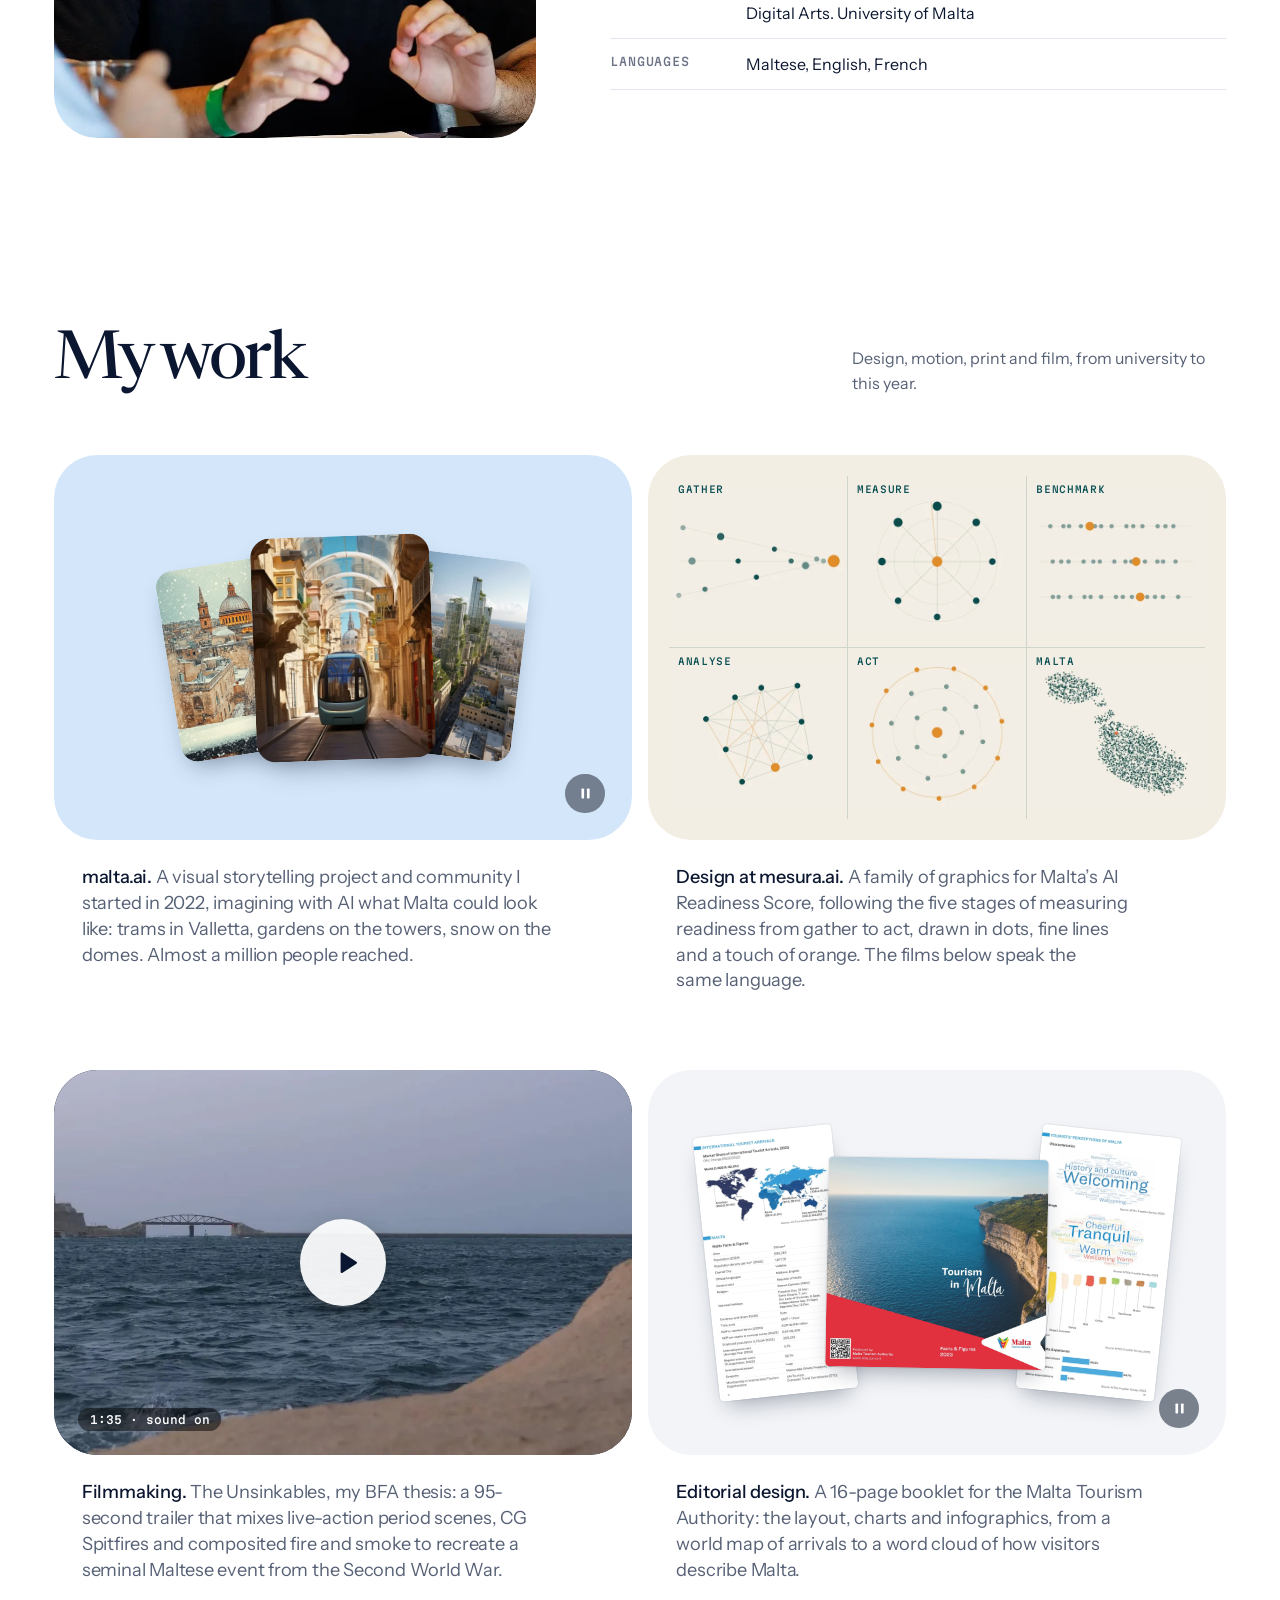
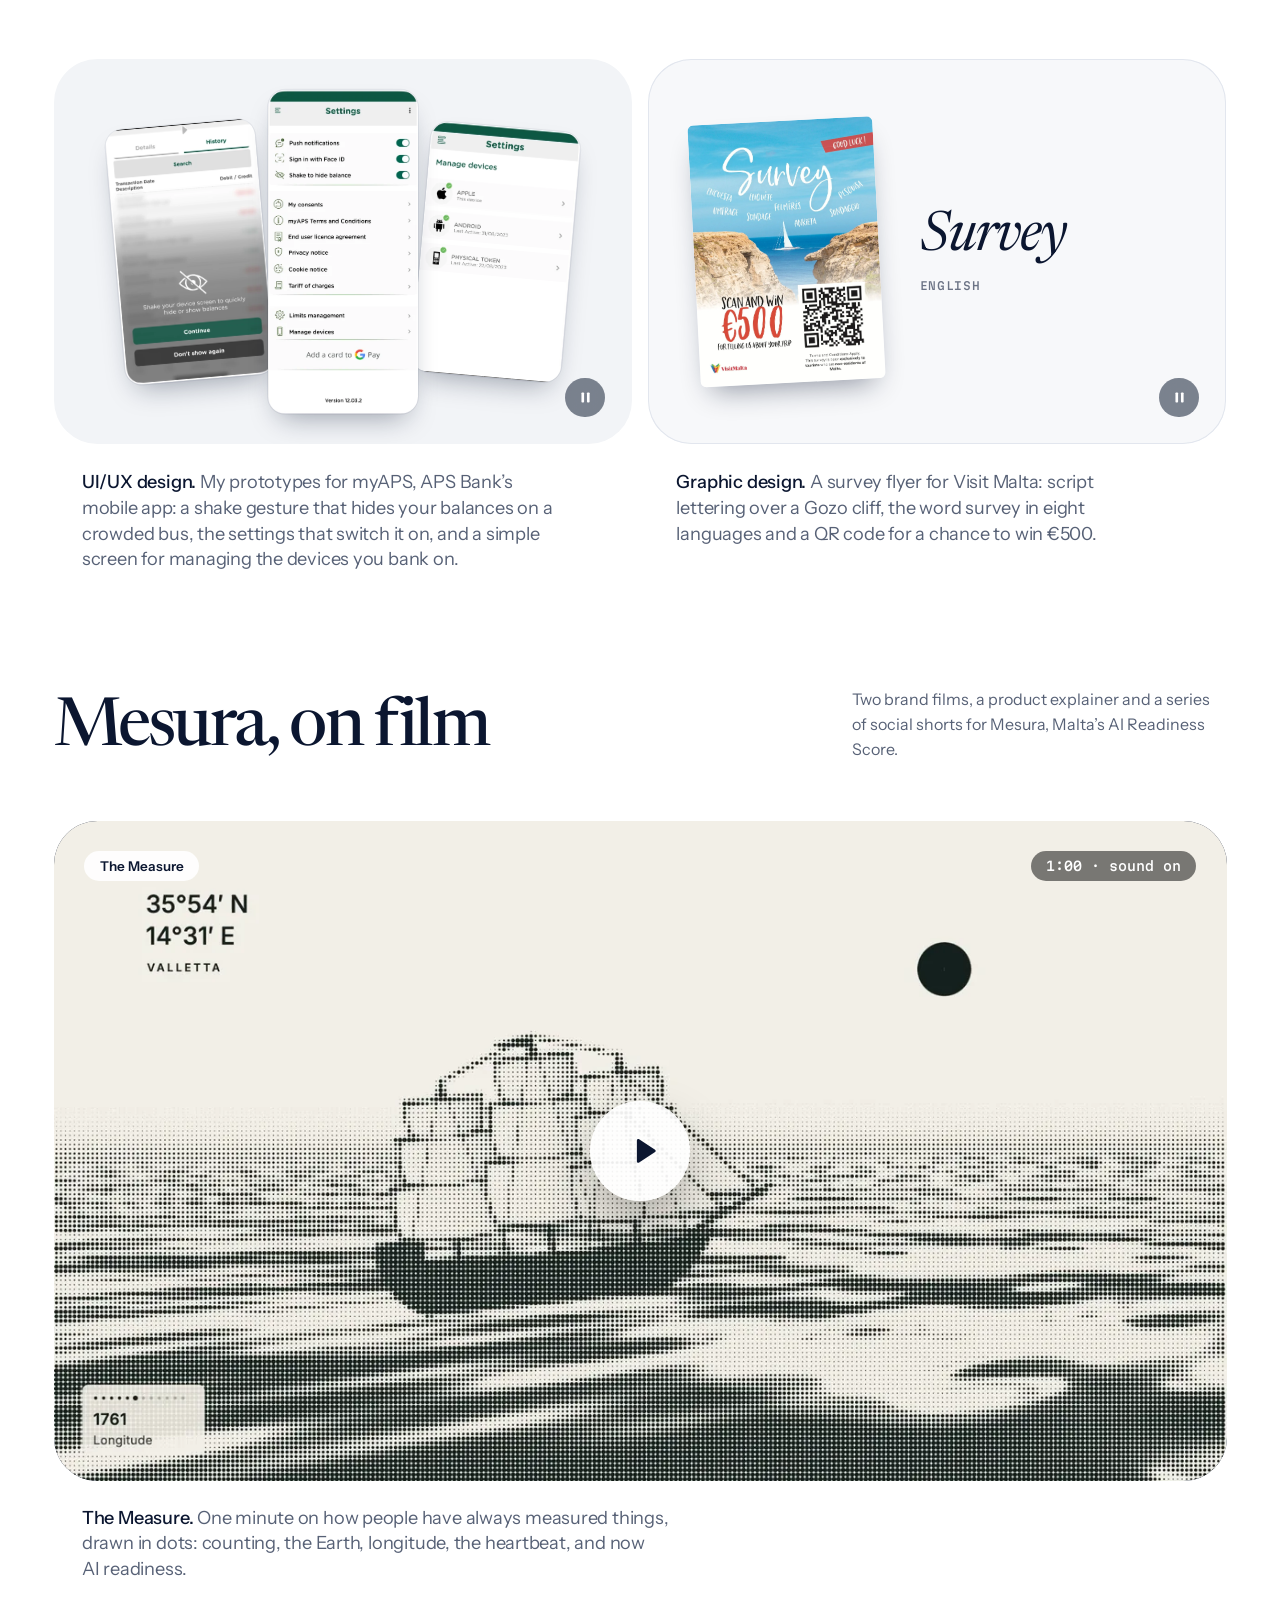
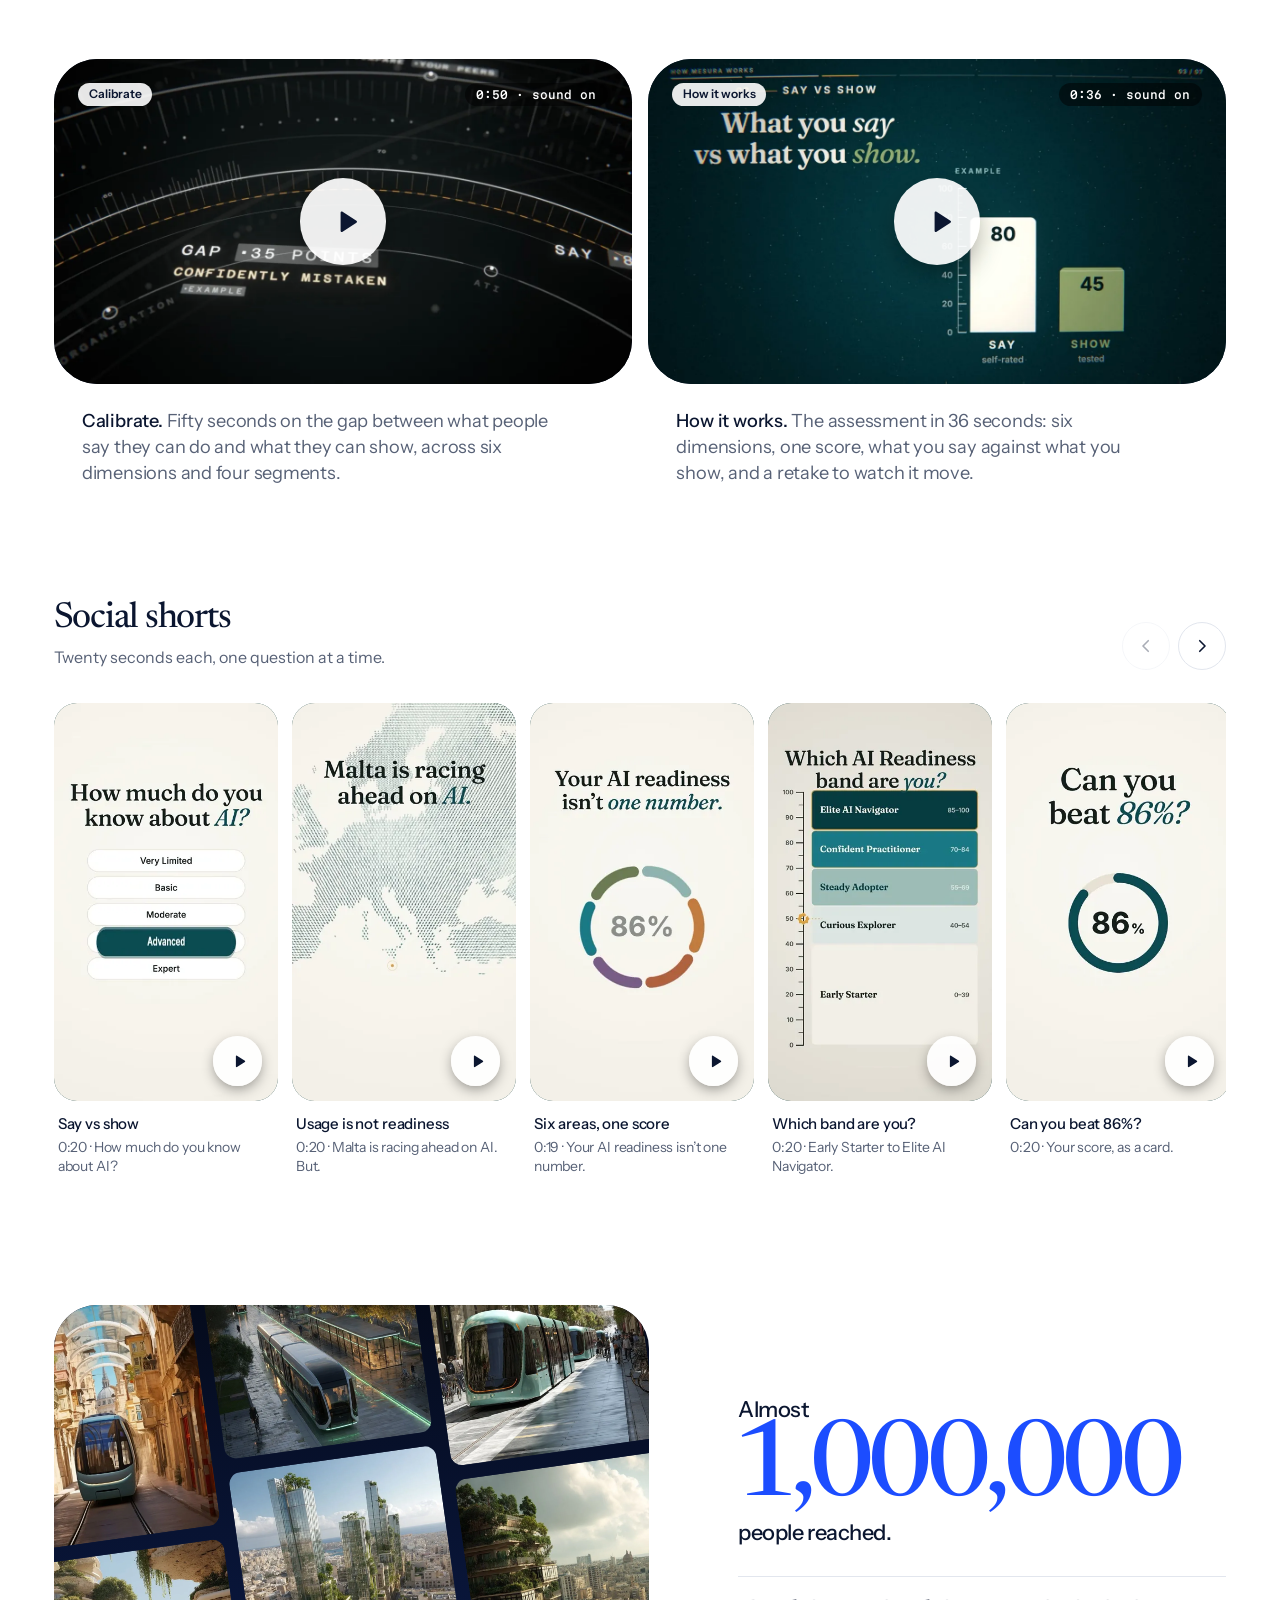
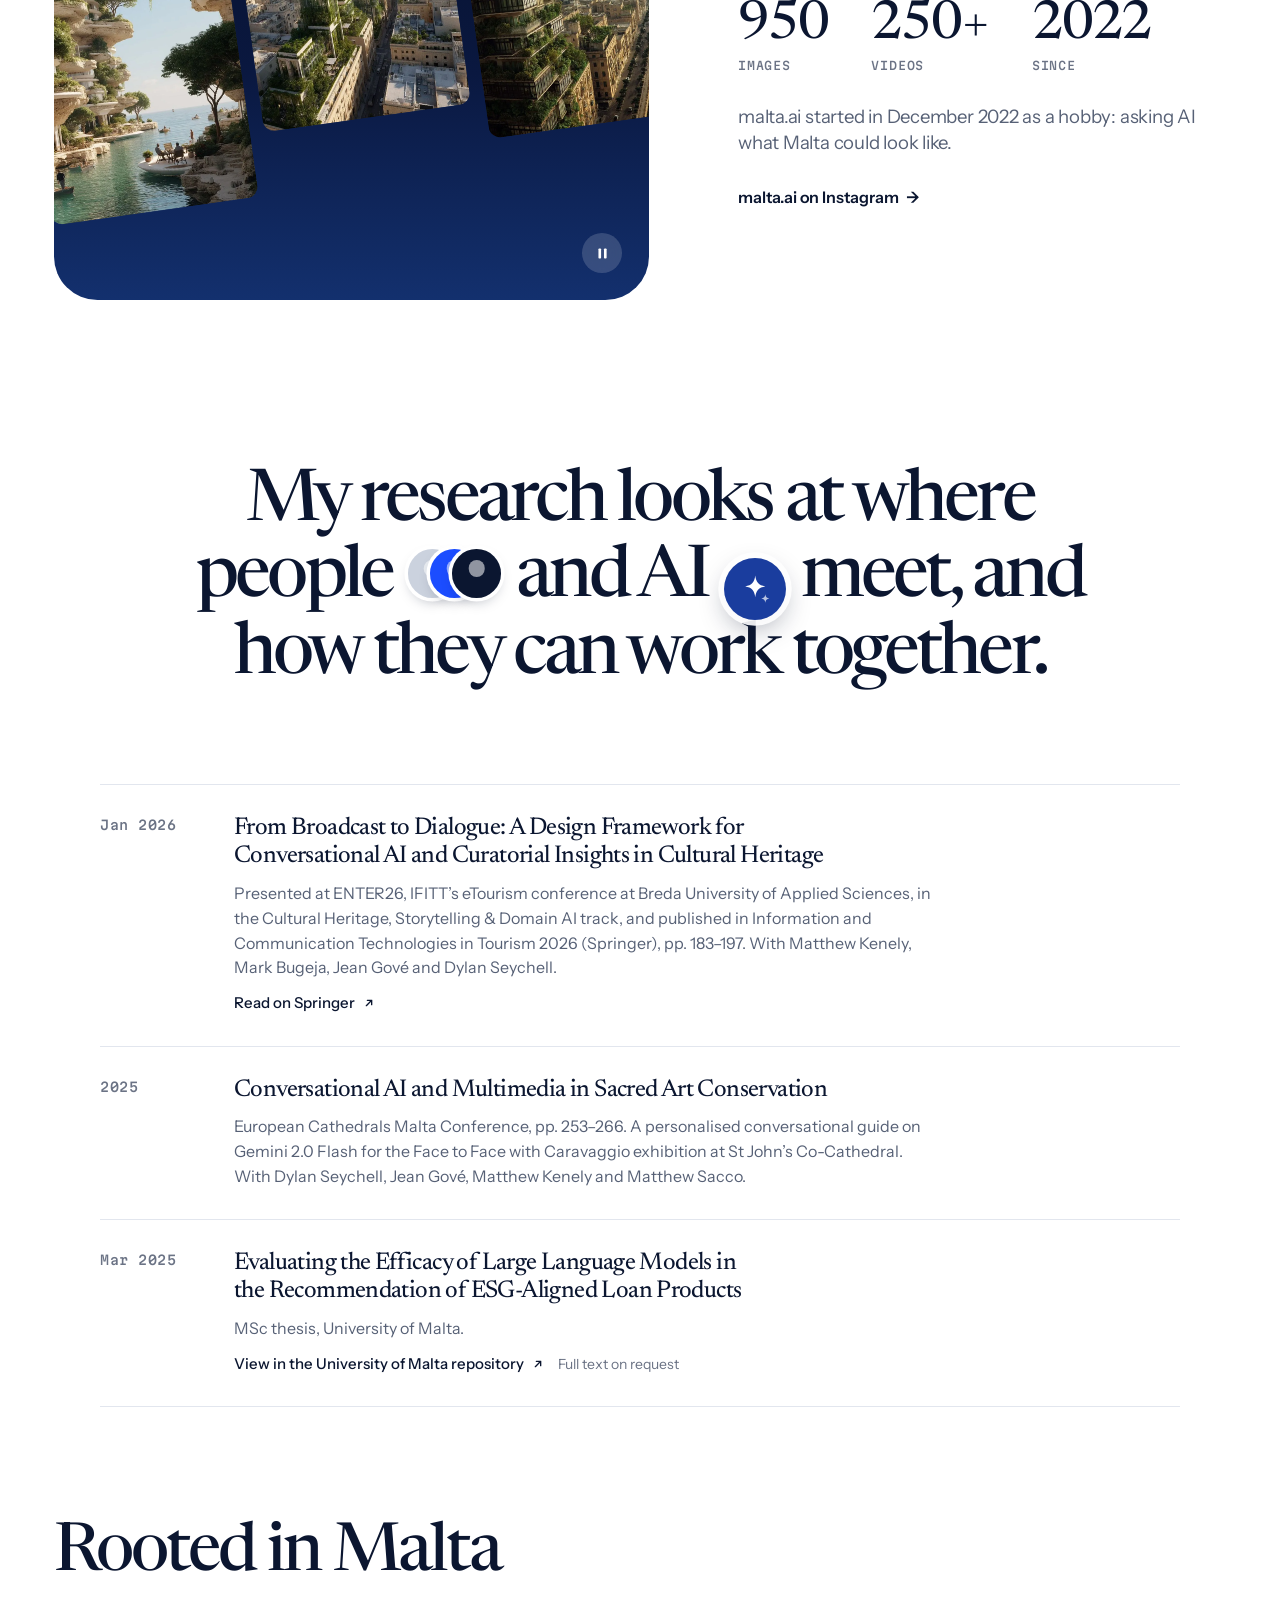
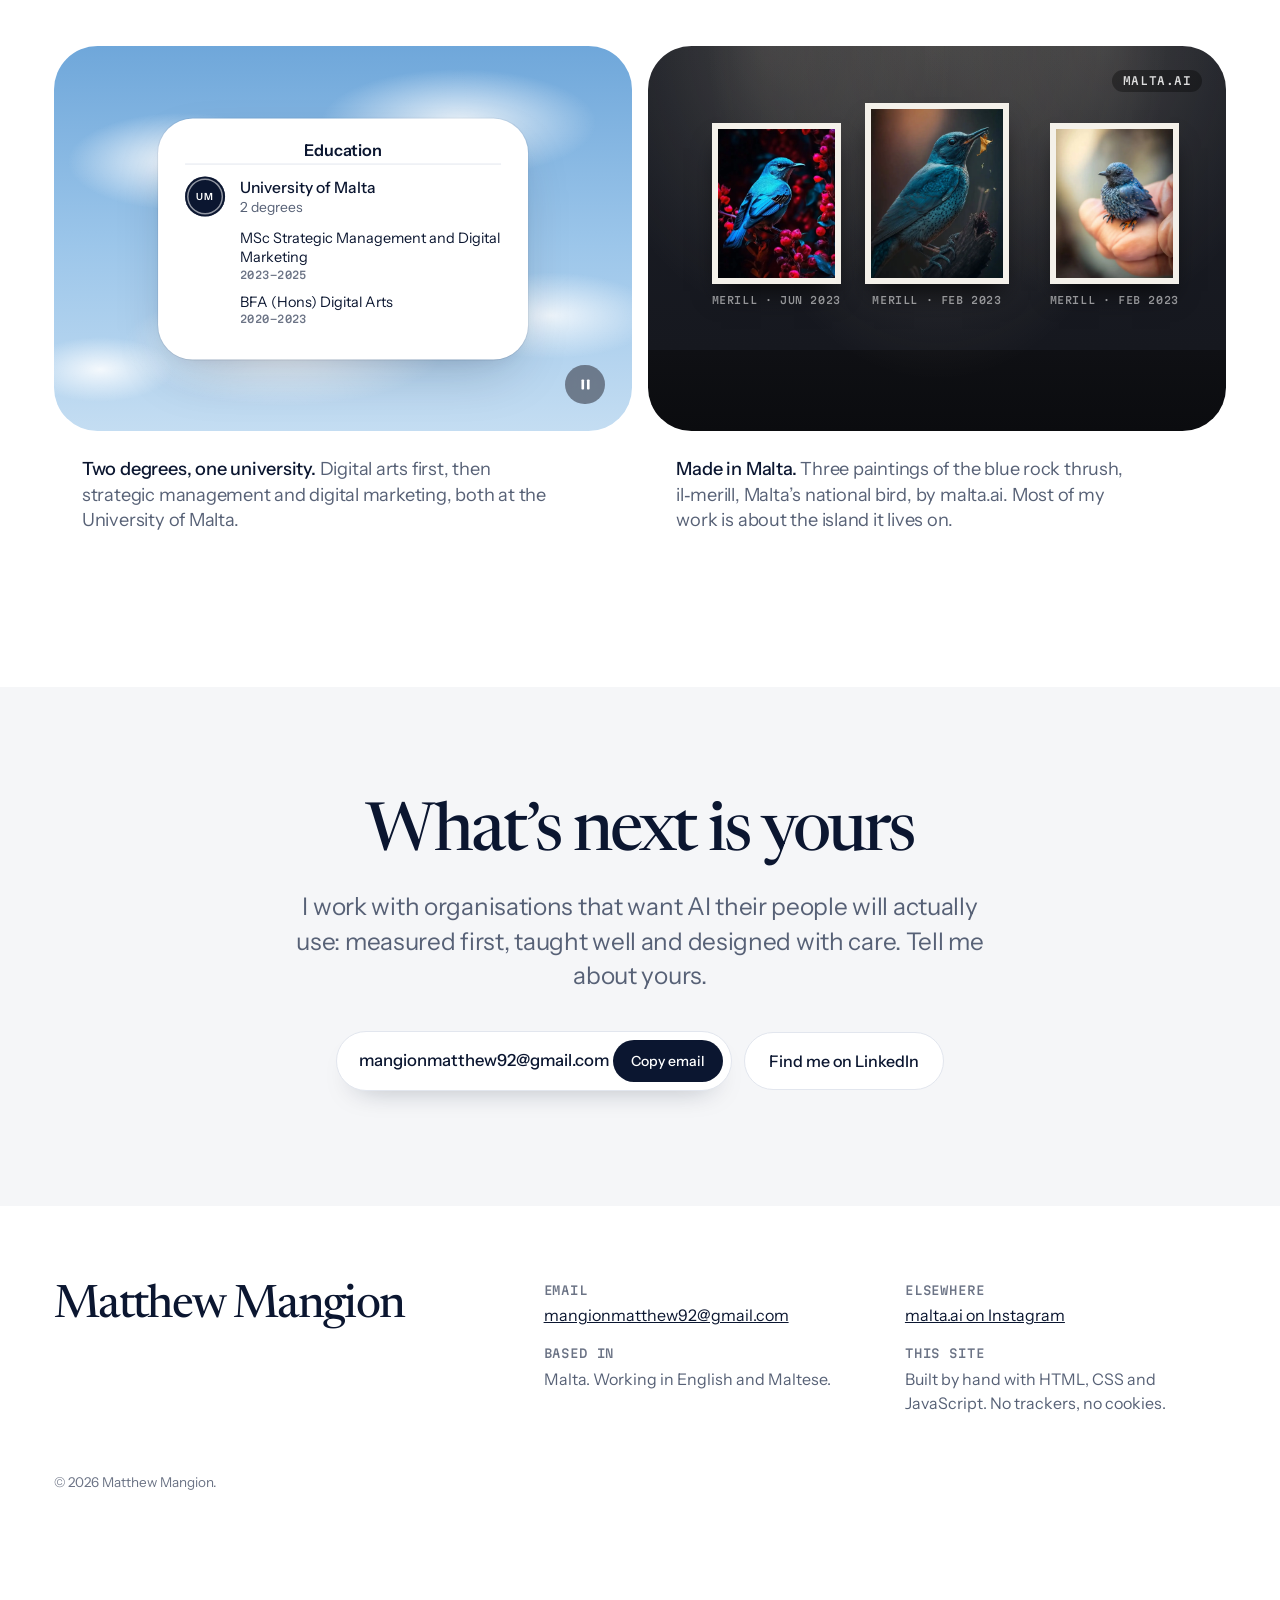
==== commit 05704ba6: "Calmer hero: quiet logo strip under the statement Logos in grey at reduced opacity, taking their own" ====
--- a/index.html
+++ b/index.html
@@ -391,10 +391,13 @@
 
   /* Logos under the statement, in full colour. Each is --w × --k wide: --w is set by eye so the
      logos carry about the same weight, and --k scales the whole row to the screen. */
-  .logos { position: relative; margin-top: clamp(32px, 3vw, 56px); }
-  .logos__label { margin-bottom: clamp(10px, 1vw, 16px); text-align: center; font: 500 12.5px/1.4 var(--mono); letter-spacing: .06em; text-transform: uppercase; color: var(--ink-3); }
-  .names { --k: 1.6px; display: flex; flex-wrap: wrap; justify-content: center; align-items: center; gap: 4px 36px; }
-  .names li { display: grid; place-items: center; min-height: clamp(56px, 4.6vw, 72px); }
+  .logos { position: relative; margin-top: clamp(40px, 4vw, 72px); }
+  .logos__label { margin-bottom: clamp(12px, 1.2vw, 20px); text-align: center; font: 500 12.5px/1.4 var(--mono); letter-spacing: .06em; text-transform: uppercase; color: var(--ink-3); }
+  .names { --k: 1.45px; display: flex; flex-wrap: wrap; justify-content: center; align-items: center; gap: 4px clamp(28px, 3.4vw, 60px); }
+  /* Quiet by default so the statement leads; each logo takes its own colours on hover. */
+  .names li { display: grid; place-items: center; min-height: clamp(48px, 4vw, 64px); }
+  .names li > * { filter: grayscale(1) brightness(var(--b, 1)); opacity: .62; transition: filter .35s var(--ease), opacity .35s var(--ease); }
+  .names li:hover > * { filter: none; opacity: 1; }
   .names img { width: calc(var(--w) * var(--k)); }
   /* Maltadaily.mt's logo is set in type on its own site, so it is set in the same type here. */
   .names__md { font: 700 calc(var(--w) * var(--k) / 5.9)/1 "Inter", var(--sans); letter-spacing: -.025em; color: #000; white-space: nowrap; }
@@ -403,12 +406,12 @@
   .names__md i { font-style: normal; font-weight: 600; color: #FFCB05; }
   .names .is-clone, .logos > .pause { display: none; }
   /* Wide screens: one row, edge to edge. */
-  @media (min-width: 1180px) { .names { --k: min(.136vw, 2px); flex-wrap: nowrap; justify-content: space-between; } }
+  @media (min-width: 1180px) { .names { --k: min(.115vw, 1.7px); flex-wrap: nowrap; } }
   /* Phones: one drifting row rather than three cramped ones. */
   @media (max-width: 700px) {
     .logos__label { padding-inline: 38px; }
     .logos__window { overflow: hidden; margin-inline: calc(-1 * var(--gutter)); -webkit-mask-image: linear-gradient(90deg, transparent, #000 12%, #000 88%, transparent); mask-image: linear-gradient(90deg, transparent, #000 12%, #000 88%, transparent); }
-    .logos .names { --k: 1.9px; flex-wrap: nowrap; justify-content: flex-start; gap: 0; width: max-content; animation: logos 40s linear infinite; }
+    .logos .names { --k: 1.6px; flex-wrap: nowrap; justify-content: flex-start; gap: 0; width: max-content; animation: logos 40s linear infinite; }
     .logos .names li { flex: none; margin-right: 40px; }
     .logos .names .is-clone { display: grid; }
     .logos > .pause { display: grid; top: -6px; right: 0; bottom: auto; width: 30px; height: 30px; }
@@ -476,9 +479,9 @@
         <div class="logos__window">
           <ul class="names" role="list" aria-labelledby="logos-h">
             <li><span class="names__md" style="--w:64" role="img" aria-label="Maltadaily.mt"><b>Mal</b><b class="g">t</b><b>a</b><span class="g">daily</span><i class="g">.mt</i></span></li>
-            <li><img src="assets/img/logos/freehour.webp" alt="FreeHour" width="249" height="96" style="--w:62" decoding="async"></li>
+            <li><img src="assets/img/logos/freehour.webp" alt="FreeHour" width="249" height="96" style="--w:62; --b:.5" decoding="async"></li>
             <li><img src="assets/img/logos/vibe-fm.webp" alt="Vibe FM" width="480" height="200" style="--w:48" decoding="async"></li>
-            <li><img src="assets/img/logos/lovin-malta.svg" alt="Lovin Malta" width="397" height="100" style="--w:59" decoding="async"></li>
+            <li><img src="assets/img/logos/lovin-malta.svg" alt="Lovin Malta" width="397" height="100" style="--w:59; --b:.75" decoding="async"></li>
             <li><img src="assets/img/logos/gadgets.png" alt="Gadgets" width="272" height="73" style="--w:48" decoding="async"></li>
             <li><img src="assets/img/logos/mazin-almamaar-studio.webp" alt="Mazin Al-Mamaar Studio" width="449" height="79" style="--w:120" decoding="async"></li>
             <li><img src="assets/img/logos/one.svg" alt="ONE" width="262" height="106" style="--w:42" decoding="async"></li>
